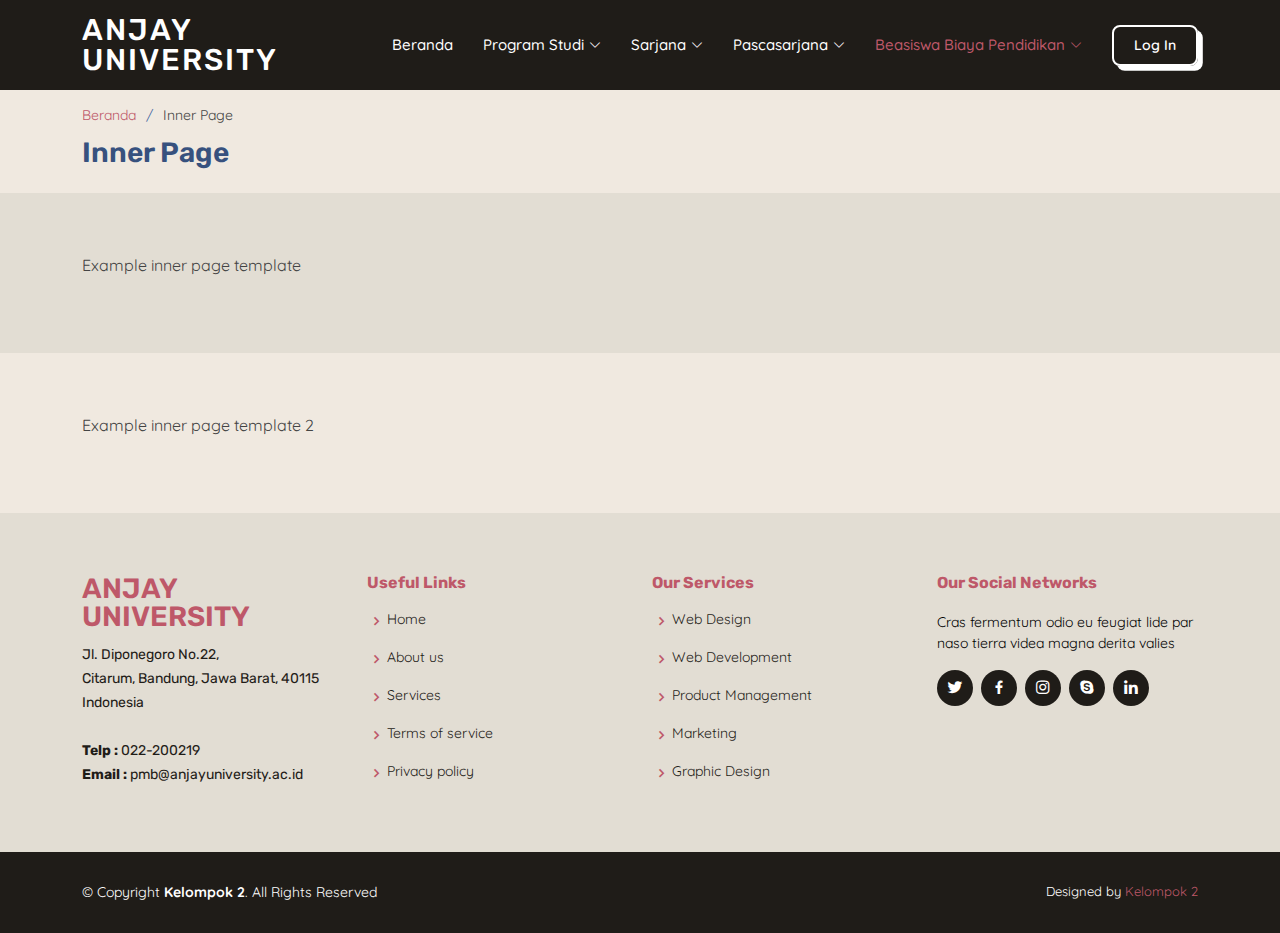
==== pages/BeasiswaBiayaPendidikan/Beasiswa.html @ f20955f8 "change & make template" ====
<!DOCTYPE html>
<html lang="en">

<head>
    <meta charset="UTF-8">
    <meta http-equiv="X-UA-Compatible" content="IE=edge">
    <meta name="viewport" content="width=device-width, initial-scale=1.0">

    <title>PMB ANJAY University - Pascasarjana</title>

    <link href="./../../assets/image/favicon.png" rel="icon" />

    <link rel="stylesheet" href="./../../assets/bootstrap/css/bootstrap.min.css" />
    <link rel="stylesheet" href="./../../assets/bootstrap-icons/bootstrap-icons.css" />
    <link rel="stylesheet" href="./../../assets/boxicons/css/boxicons.min.css" />

    <link href="./../../assets/css/style.css" rel="stylesheet" />
</head>

<body>
    <!-- ======= Header ======= -->
    <header id="header" class="sticky-top bg-base-1">
        <div class="container d-flex align-items-center">
            <h1 class="logo me-auto">
                <a href="index.html">anjay university</a>
            </h1>

            <nav id="navbar" class="navbar">
                <ul>
                    <li>
                        <a class="nav-link scrollto" href="./../../index.html">Beranda</a>
                    </li>
                    <li class="dropdown">
                        <a href="#">
                            <span>Program Studi</span>
                            <i class="bi bi-chevron-down"></i>
                        </a>
                        <ul>
                            <li class="dropdown">
                                <a href="#"><span>Fakultas Sains Teknologi</span>
                                    <i class="bi bi-chevron-right"></i></a>
                                <ul>
                                    <li>
                                        <a href="#">S1 Teknik Elektro</a>
                                    </li>
                                    <li>
                                        <a href="#">S1 Teknik Informatika</a>
                                    </li>
                                    <li>
                                        <a href="#">S2 Teknik Elektro</a>
                                    </li>
                                    <li>
                                        <a href="#">S2 Teknik Informatika</a>
                                    </li>
                                    <li>
                                        <a href="#">S3 Teknik Informatika</a>
                                    </li>
                                </ul>
                            </li>
                        </ul>
                    </li>
                    <li class="dropdown">
                        <a href="#">
                            <span>Sarjana</span>
                            <i class="bi bi-chevron-down"></i>
                        </a>
                        <ul>
                            <li>
                                <a href="./pages/Sarjana/JalurMandiri.html">Jalur Mandiri</a>
                            </li>
                            <li>
                                <a href="./pages/Sarjana/DaftarUlang.html">Daftar Ulang</a>
                            </li>
                            <li>
                                <a href="./pages/Sarjana/LuarNegeri.html">Luar Negeri (Internasional)</a>
                            </li>
                        </ul>
                    </li>
                    <li class="dropdown">
                        <a href="#">
                            <span>Pascasarjana</span>
                            <i class="bi bi-chevron-down"></i>
                        </a>
                        <ul>
                            <li>
                                <a href="#">Beasiswa Lanjutan</a>
                            </li>
                        </ul>
                    </li>
                    <li class="dropdown">
                        <a href="#" class="active">
                            <span>Beasiswa Biaya Pendidikan</span>
                            <i class="bi bi-chevron-down"></i>
                        </a>
                        <ul>
                            <li>
                                <a href="#">Baznas</a>
                            </li>
                            <li>
                                <a href="#">Lazismu</a>
                            </li>
                            <li>
                                <a href="#">JFLS</a>
                            </li>
                            <li>
                                <a href="#">KIP-K</a>
                            </li>
                        </ul>
                    </li>
                    <li>
                        <a class="getstarted scrollto" href="#about">Log In</a>
                    </li>
                </ul>
                <i class="bi bi-list mobile-nav-toggle"></i>
            </nav>
        </div>
    </header>
    <!-- End Header -->

    <!-- ======= Breadcrumbs ======= -->
    <section id="breadcrumbs" class="breadcrumbs">
        <div class="container">

            <ol>
                <li><a href="./../../index.html">Beranda</a></li>
                <li>Inner Page</li>
            </ol>
            <h2>Inner Page</h2>

        </div>
    </section>
    <!-- End Breadcrumbs -->

    <section class="inner-page section-bg">
        <div class="container">
            <p>
                Example inner page template
            </p>
        </div>
    </section>

    <section class="inner-page">
        <div class="container">
            <p>
                Example inner page template 2
            </p>
        </div>
    </section>

    <!-- ======= Footer ======= -->
    <footer id="footer">
        <div class="footer-top section-bg">
            <div class="container">
                <div class="row">
                    <div class="col-lg-3 col-md-6 footer-contact">
                        <h3>Anjay University</h3>
                        <p>
                            Jl. Diponegoro No.22, <br />
                            Citarum, Bandung, Jawa Barat, 40115<br />
                            Indonesia <br /><br />
                            <strong>Telp :</strong> 022-200219<br />
                            <strong>Email :</strong>
                            pmb@anjayuniversity.ac.id<br />
                        </p>
                    </div>

                    <div class="col-lg-3 col-md-6 footer-links">
                        <h4>Useful Links</h4>
                        <ul>
                            <li>
                                <i class="bx bx-chevron-right"></i>
                                <a href="#">Home</a>
                            </li>
                            <li>
                                <i class="bx bx-chevron-right"></i>
                                <a href="#">About us</a>
                            </li>
                            <li>
                                <i class="bx bx-chevron-right"></i>
                                <a href="#">Services</a>
                            </li>
                            <li>
                                <i class="bx bx-chevron-right"></i>
                                <a href="#">Terms of service</a>
                            </li>
                            <li>
                                <i class="bx bx-chevron-right"></i>
                                <a href="#">Privacy policy</a>
                            </li>
                        </ul>
                    </div>

                    <div class="col-lg-3 col-md-6 footer-links">
                        <h4>Our Services</h4>
                        <ul>
                            <li>
                                <i class="bx bx-chevron-right"></i>
                                <a href="#">Web Design</a>
                            </li>
                            <li>
                                <i class="bx bx-chevron-right"></i>
                                <a href="#">Web Development</a>
                            </li>
                            <li>
                                <i class="bx bx-chevron-right"></i>
                                <a href="#">Product Management</a>
                            </li>
                            <li>
                                <i class="bx bx-chevron-right"></i>
                                <a href="#">Marketing</a>
                            </li>
                            <li>
                                <i class="bx bx-chevron-right"></i>
                                <a href="#">Graphic Design</a>
                            </li>
                        </ul>
                    </div>

                    <div class="col-lg-3 col-md-6 footer-links">
                        <h4>Our Social Networks</h4>
                        <p class="text-black">
                            Cras fermentum odio eu feugiat lide par naso
                            tierra videa magna derita valies
                        </p>
                        <div class="social-links mt-3">
                            <a href="#" class="twitter"><i class="bx bxl-twitter"></i></a>
                            <a href="#" class="facebook"><i class="bx bxl-facebook"></i></a>
                            <a href="#" class="instagram"><i class="bx bxl-instagram"></i></a>
                            <a href="#" class="google-plus"><i class="bx bxl-skype"></i></a>
                            <a href="#" class="linkedin"><i class="bx bxl-linkedin"></i></a>
                        </div>
                    </div>
                </div>
            </div>
        </div>

        <div class="container footer-bottom clearfix">
            <div class="copyright">
                &copy; Copyright
                <strong><span>Kelompok 2</span></strong>. All Rights Reserved
            </div>
            <div class="credits">
                Designed by
                <a href="#!">Kelompok 2</a>
            </div>
        </div>
    </footer>
    <!-- End Footer -->

    <a href="#" class="back-to-top d-flex align-items-center justify-content-center"><i
            class="bi bi-arrow-up-short"></i></a>

    <script src="./../../assets/bootstrap/js/bootstrap.bundle.min.js"></script>

    <script src="./../../assets/js/script.js"></script>
</body>

</html>
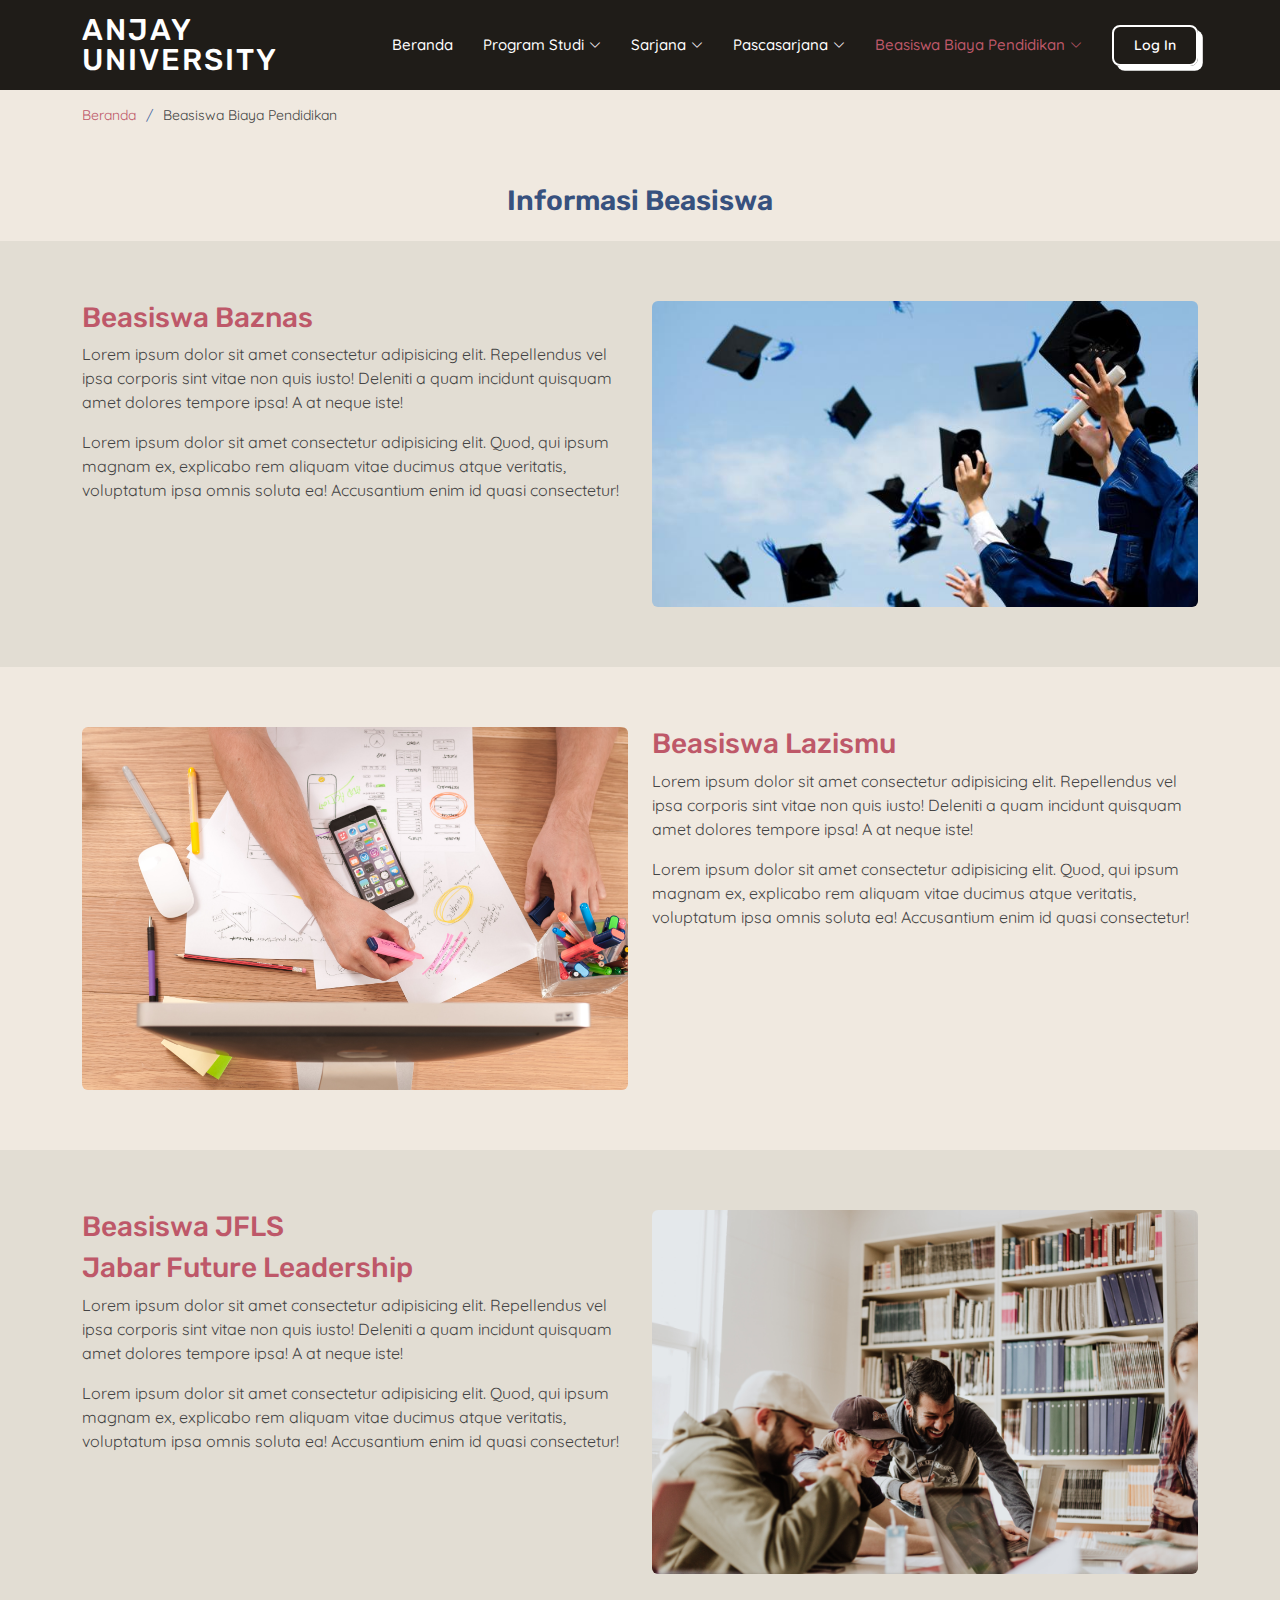
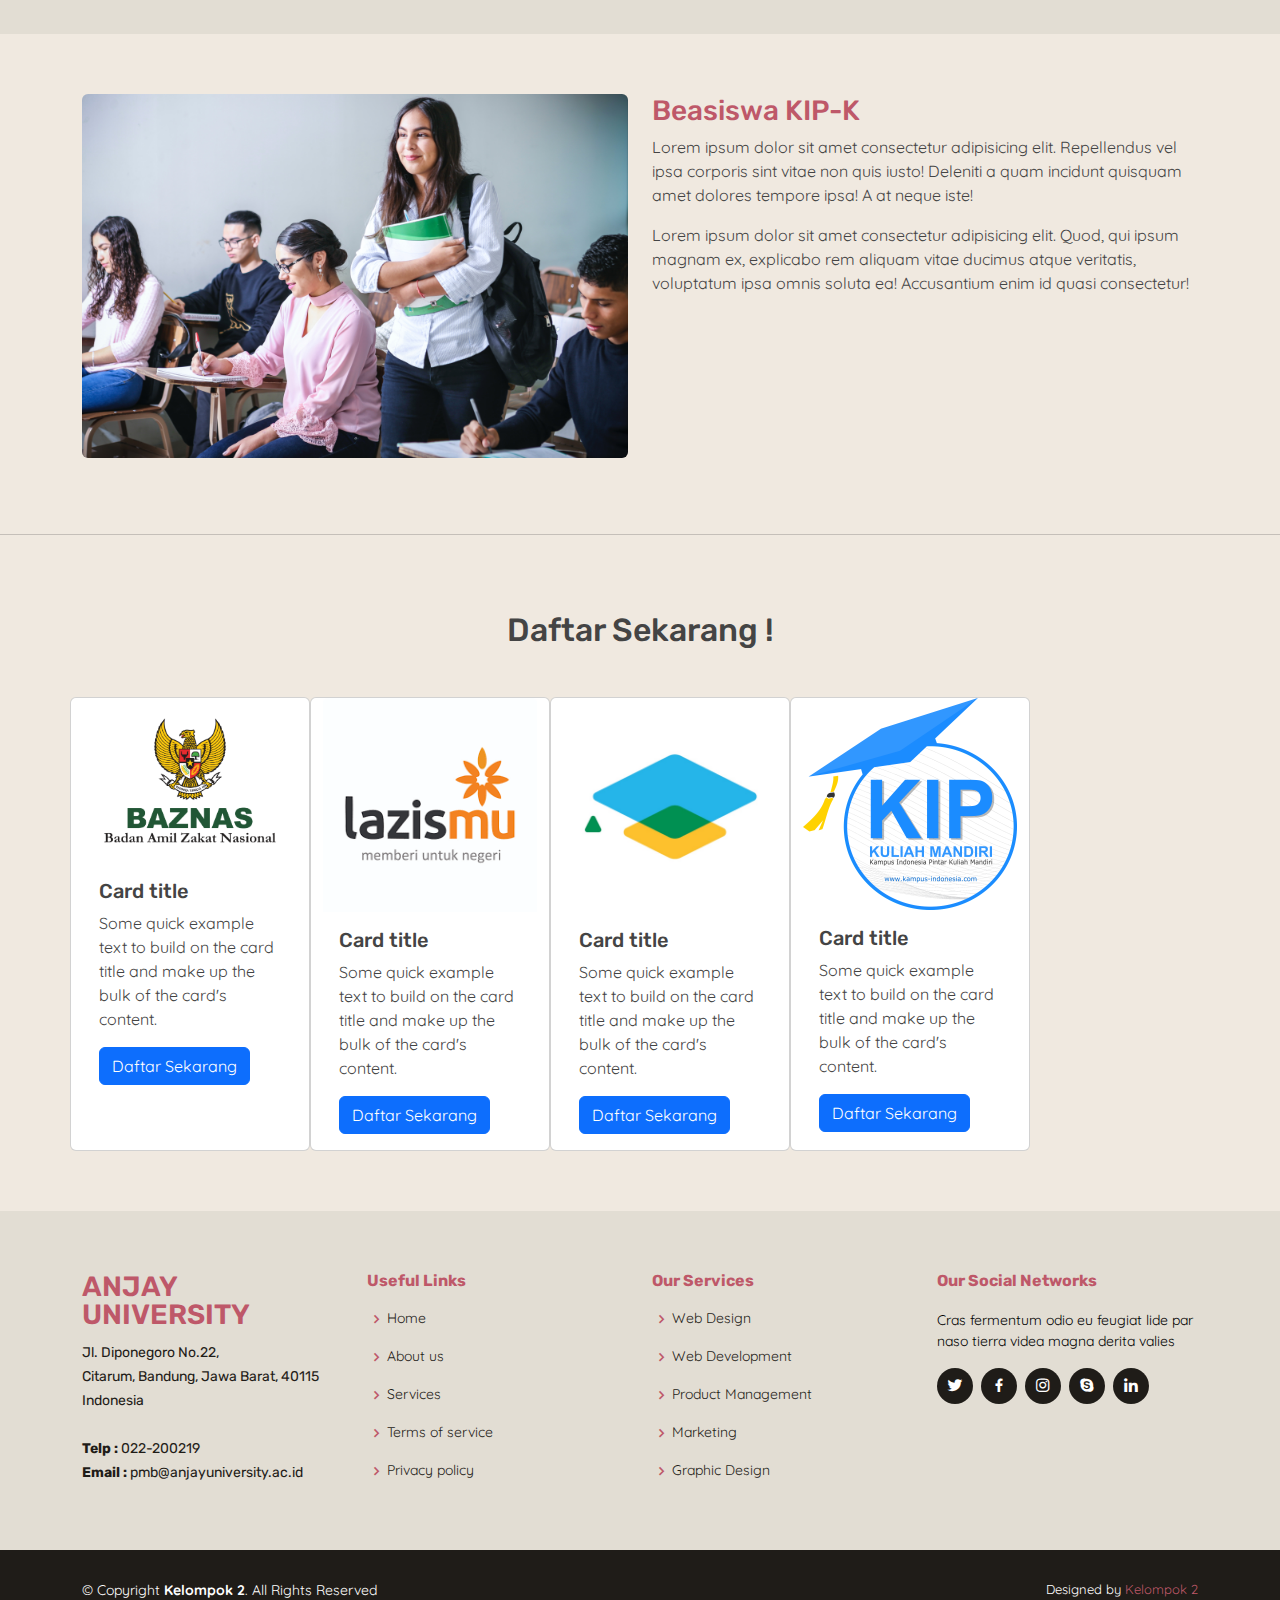
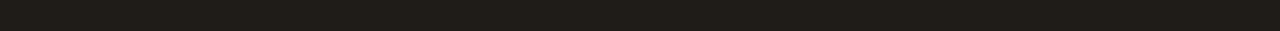
==== commit c02d8423: "add beasiswa biaya pendidikan" ====
--- a/pages/BeasiswaBiayaPendidikan/Beasiswa.html
+++ b/pages/BeasiswaBiayaPendidikan/Beasiswa.html
@@ -1,258 +1,486 @@
 <!DOCTYPE html>
 <html lang="en">
-
-<head>
-    <meta charset="UTF-8">
-    <meta http-equiv="X-UA-Compatible" content="IE=edge">
-    <meta name="viewport" content="width=device-width, initial-scale=1.0">
-
-    <title>PMB ANJAY University - Pascasarjana</title>
-
-    <link href="./../../assets/image/favicon.png" rel="icon" />
-
-    <link rel="stylesheet" href="./../../assets/bootstrap/css/bootstrap.min.css" />
-    <link rel="stylesheet" href="./../../assets/bootstrap-icons/bootstrap-icons.css" />
-    <link rel="stylesheet" href="./../../assets/boxicons/css/boxicons.min.css" />
-
-    <link href="./../../assets/css/style.css" rel="stylesheet" />
-</head>
-
-<body>
-    <!-- ======= Header ======= -->
-    <header id="header" class="sticky-top bg-base-1">
-        <div class="container d-flex align-items-center">
-            <h1 class="logo me-auto">
-                <a href="index.html">anjay university</a>
-            </h1>
-
-            <nav id="navbar" class="navbar">
-                <ul>
-                    <li>
-                        <a class="nav-link scrollto" href="./../../index.html">Beranda</a>
-                    </li>
-                    <li class="dropdown">
-                        <a href="#">
-                            <span>Program Studi</span>
-                            <i class="bi bi-chevron-down"></i>
-                        </a>
-                        <ul>
-                            <li class="dropdown">
-                                <a href="#"><span>Fakultas Sains Teknologi</span>
-                                    <i class="bi bi-chevron-right"></i></a>
-                                <ul>
-                                    <li>
-                                        <a href="#">S1 Teknik Elektro</a>
-                                    </li>
-                                    <li>
-                                        <a href="#">S1 Teknik Informatika</a>
-                                    </li>
-                                    <li>
-                                        <a href="#">S2 Teknik Elektro</a>
-                                    </li>
-                                    <li>
-                                        <a href="#">S2 Teknik Informatika</a>
-                                    </li>
-                                    <li>
-                                        <a href="#">S3 Teknik Informatika</a>
-                                    </li>
-                                </ul>
-                            </li>
-                        </ul>
-                    </li>
-                    <li class="dropdown">
-                        <a href="#">
-                            <span>Sarjana</span>
-                            <i class="bi bi-chevron-down"></i>
-                        </a>
-                        <ul>
-                            <li>
-                                <a href="./pages/Sarjana/JalurMandiri.html">Jalur Mandiri</a>
-                            </li>
-                            <li>
-                                <a href="./pages/Sarjana/DaftarUlang.html">Daftar Ulang</a>
-                            </li>
-                            <li>
-                                <a href="./pages/Sarjana/LuarNegeri.html">Luar Negeri (Internasional)</a>
-                            </li>
-                        </ul>
-                    </li>
-                    <li class="dropdown">
-                        <a href="#">
-                            <span>Pascasarjana</span>
-                            <i class="bi bi-chevron-down"></i>
-                        </a>
-                        <ul>
-                            <li>
-                                <a href="#">Beasiswa Lanjutan</a>
-                            </li>
-                        </ul>
-                    </li>
-                    <li class="dropdown">
-                        <a href="#" class="active">
-                            <span>Beasiswa Biaya Pendidikan</span>
-                            <i class="bi bi-chevron-down"></i>
-                        </a>
-                        <ul>
-                            <li>
-                                <a href="#">Baznas</a>
-                            </li>
-                            <li>
-                                <a href="#">Lazismu</a>
-                            </li>
-                            <li>
-                                <a href="#">JFLS</a>
-                            </li>
-                            <li>
-                                <a href="#">KIP-K</a>
-                            </li>
-                        </ul>
-                    </li>
-                    <li>
-                        <a class="getstarted scrollto" href="#about">Log In</a>
-                    </li>
-                </ul>
-                <i class="bi bi-list mobile-nav-toggle"></i>
-            </nav>
-        </div>
-    </header>
-    <!-- End Header -->
-
-    <!-- ======= Breadcrumbs ======= -->
-    <section id="breadcrumbs" class="breadcrumbs">
-        <div class="container">
-
-            <ol>
-                <li><a href="./../../index.html">Beranda</a></li>
-                <li>Inner Page</li>
-            </ol>
-            <h2>Inner Page</h2>
-
-        </div>
-    </section>
-    <!-- End Breadcrumbs -->
-
-    <section class="inner-page section-bg">
-        <div class="container">
-            <p>
-                Example inner page template
-            </p>
-        </div>
-    </section>
-
-    <section class="inner-page">
-        <div class="container">
-            <p>
-                Example inner page template 2
-            </p>
-        </div>
-    </section>
-
-    <!-- ======= Footer ======= -->
-    <footer id="footer">
-        <div class="footer-top section-bg">
+    <head>
+        <meta charset="UTF-8" />
+        <meta http-equiv="X-UA-Compatible" content="IE=edge" />
+        <meta name="viewport" content="width=device-width, initial-scale=1.0" />
+
+        <title>PMB ANJAY University - Pascasarjana</title>
+
+        <link href="./../../assets/image/favicon.png" rel="icon" />
+
+        <link
+            rel="stylesheet"
+            href="./../../assets/bootstrap/css/bootstrap.min.css"
+        />
+        <link
+            rel="stylesheet"
+            href="./../../assets/bootstrap-icons/bootstrap-icons.css"
+        />
+        <link
+            rel="stylesheet"
+            href="./../../assets/boxicons/css/boxicons.min.css"
+        />
+
+        <link href="./../../assets/css/style.css" rel="stylesheet" />
+    </head>
+
+    <body>
+        <!-- ======= Header ======= -->
+        <header id="header" class="sticky-top bg-base-1">
+            <div class="container d-flex align-items-center">
+                <h1 class="logo me-auto">
+                    <a href="index.html">anjay university</a>
+                </h1>
+
+                <nav id="navbar" class="navbar">
+                    <ul>
+                        <li>
+                            <a
+                                class="nav-link scrollto"
+                                href="./../../index.html"
+                                >Beranda</a
+                            >
+                        </li>
+                        <li class="dropdown">
+                            <a href="#">
+                                <span>Program Studi</span>
+                                <i class="bi bi-chevron-down"></i>
+                            </a>
+                            <ul>
+                                <li class="dropdown">
+                                    <a href="#"
+                                        ><span>Fakultas Sains Teknologi</span>
+                                        <i class="bi bi-chevron-right"></i
+                                    ></a>
+                                    <ul>
+                                        <li>
+                                            <a href="#">S1 Teknik Elektro</a>
+                                        </li>
+                                        <li>
+                                            <a href="#"
+                                                >S1 Teknik Informatika</a
+                                            >
+                                        </li>
+                                        <li>
+                                            <a href="#">S2 Teknik Elektro</a>
+                                        </li>
+                                        <li>
+                                            <a href="#"
+                                                >S2 Teknik Informatika</a
+                                            >
+                                        </li>
+                                        <li>
+                                            <a href="#"
+                                                >S3 Teknik Informatika</a
+                                            >
+                                        </li>
+                                    </ul>
+                                </li>
+                            </ul>
+                        </li>
+                        <li class="dropdown">
+                            <a href="#">
+                                <span>Sarjana</span>
+                                <i class="bi bi-chevron-down"></i>
+                            </a>
+                            <ul>
+                                <li>
+                                    <a href="./pages/Sarjana/JalurMandiri.html"
+                                        >Jalur Mandiri</a
+                                    >
+                                </li>
+                                <li>
+                                    <a href="./pages/Sarjana/DaftarUlang.html"
+                                        >Daftar Ulang</a
+                                    >
+                                </li>
+                                <li>
+                                    <a href="./pages/Sarjana/LuarNegeri.html"
+                                        >Luar Negeri (Internasional)</a
+                                    >
+                                </li>
+                            </ul>
+                        </li>
+                        <li class="dropdown">
+                            <a href="#">
+                                <span>Pascasarjana</span>
+                                <i class="bi bi-chevron-down"></i>
+                            </a>
+                            <ul>
+                                <li>
+                                    <a href="#">Beasiswa Lanjutan</a>
+                                </li>
+                            </ul>
+                        </li>
+                        <li class="dropdown">
+                            <a href="#" class="active">
+                                <span>Beasiswa Biaya Pendidikan</span>
+                                <i class="bi bi-chevron-down"></i>
+                            </a>
+                            <ul>
+                                <li>
+                                    <a href="#">Baznas</a>
+                                </li>
+                                <li>
+                                    <a href="#">Lazismu</a>
+                                </li>
+                                <li>
+                                    <a href="#">JFLS</a>
+                                </li>
+                                <li>
+                                    <a href="#">KIP-K</a>
+                                </li>
+                            </ul>
+                        </li>
+                        <li>
+                            <a class="getstarted scrollto" href="#about"
+                                >Log In</a
+                            >
+                        </li>
+                    </ul>
+                    <i class="bi bi-list mobile-nav-toggle"></i>
+                </nav>
+            </div>
+        </header>
+        <!-- End Header -->
+        <!-- ======= Breadcrumbs ======= -->
+        <section id="breadcrumbs" class="breadcrumbs">
+            <div class="container">
+                <ol>
+                    <li><a href="./../../index.html">Beranda</a></li>
+                    <li>Beasiswa Biaya Pendidikan</li>
+                </ol>
+                <h2 class="text-center mt-5">Informasi Beasiswa</h2>
+            </div>
+        </section>
+        <!-- End Breadcrumbs -->
+        <!-- Beasiswa Baznas Section Start -->
+        <section class="inner-page1 section-bg">
             <div class="container">
                 <div class="row">
-                    <div class="col-lg-3 col-md-6 footer-contact">
-                        <h3>Anjay University</h3>
-                        <p>
-                            Jl. Diponegoro No.22, <br />
-                            Citarum, Bandung, Jawa Barat, 40115<br />
-                            Indonesia <br /><br />
-                            <strong>Telp :</strong> 022-200219<br />
-                            <strong>Email :</strong>
-                            pmb@anjayuniversity.ac.id<br />
-                        </p>
-                    </div>
-
-                    <div class="col-lg-3 col-md-6 footer-links">
-                        <h4>Useful Links</h4>
-                        <ul>
-                            <li>
-                                <i class="bx bx-chevron-right"></i>
-                                <a href="#">Home</a>
-                            </li>
-                            <li>
-                                <i class="bx bx-chevron-right"></i>
-                                <a href="#">About us</a>
-                            </li>
-                            <li>
-                                <i class="bx bx-chevron-right"></i>
-                                <a href="#">Services</a>
-                            </li>
-                            <li>
-                                <i class="bx bx-chevron-right"></i>
-                                <a href="#">Terms of service</a>
-                            </li>
-                            <li>
-                                <i class="bx bx-chevron-right"></i>
-                                <a href="#">Privacy policy</a>
-                            </li>
-                        </ul>
-                    </div>
-
-                    <div class="col-lg-3 col-md-6 footer-links">
-                        <h4>Our Services</h4>
-                        <ul>
-                            <li>
-                                <i class="bx bx-chevron-right"></i>
-                                <a href="#">Web Design</a>
-                            </li>
-                            <li>
-                                <i class="bx bx-chevron-right"></i>
-                                <a href="#">Web Development</a>
-                            </li>
-                            <li>
-                                <i class="bx bx-chevron-right"></i>
-                                <a href="#">Product Management</a>
-                            </li>
-                            <li>
-                                <i class="bx bx-chevron-right"></i>
-                                <a href="#">Marketing</a>
-                            </li>
-                            <li>
-                                <i class="bx bx-chevron-right"></i>
-                                <a href="#">Graphic Design</a>
-                            </li>
-                        </ul>
-                    </div>
-
-                    <div class="col-lg-3 col-md-6 footer-links">
-                        <h4>Our Social Networks</h4>
-                        <p class="text-black">
-                            Cras fermentum odio eu feugiat lide par naso
-                            tierra videa magna derita valies
-                        </p>
-                        <div class="social-links mt-3">
-                            <a href="#" class="twitter"><i class="bx bxl-twitter"></i></a>
-                            <a href="#" class="facebook"><i class="bx bxl-facebook"></i></a>
-                            <a href="#" class="instagram"><i class="bx bxl-instagram"></i></a>
-                            <a href="#" class="google-plus"><i class="bx bxl-skype"></i></a>
-                            <a href="#" class="linkedin"><i class="bx bxl-linkedin"></i></a>
-                        </div>
-                    </div>
-                </div>
-            </div>
-        </div>
-
-        <div class="container footer-bottom clearfix">
-            <div class="copyright">
-                &copy; Copyright
-                <strong><span>Kelompok 2</span></strong>. All Rights Reserved
-            </div>
-            <div class="credits">
-                Designed by
-                <a href="#!">Kelompok 2</a>
-            </div>
-        </div>
-    </footer>
-    <!-- End Footer -->
-
-    <a href="#" class="back-to-top d-flex align-items-center justify-content-center"><i
-            class="bi bi-arrow-up-short"></i></a>
-
-    <script src="./../../assets/bootstrap/js/bootstrap.bundle.min.js"></script>
-
-    <script src="./../../assets/js/script.js"></script>
-</body>
-
-</html>+                    <div class="col">
+                        <h3>Beasiswa Baznas</h3>
+                        <p>
+                            Lorem ipsum dolor sit amet consectetur adipisicing
+                            elit. Repellendus vel ipsa corporis sint vitae non
+                            quis iusto! Deleniti a quam incidunt quisquam amet
+                            dolores tempore ipsa! A at neque iste!
+                        </p>
+                        <p>
+                            Lorem ipsum dolor sit amet consectetur adipisicing
+                            elit. Quod, qui ipsum magnam ex, explicabo rem
+                            aliquam vitae ducimus atque veritatis, voluptatum
+                            ipsa omnis soluta ea! Accusantium enim id quasi
+                            consectetur!
+                        </p>
+                    </div>
+                    <div class="col">
+                        <img
+                            src="../../assets/image/beasiswa-1jpeg.jpeg"
+                            class="beasiswa-1 img-fluid rounded-2"
+                            alt="beasiswa-1"
+                        />
+                    </div>
+                </div>
+            </div>
+        </section>
+        <!-- Beasiswa Baznas Section End -->
+        <!-- Beasiswa Lazismu Section Start -->
+        <section class="inner-page2">
+            <div class="container">
+                <div class="row">
+                    <div class="col">
+                        <img
+                            src="../../assets/image/beasiswa-2.jpg"
+                            class="beasiswa-1 img-fluid rounded-2"
+                            alt="beasiswa-1"
+                        />
+                    </div>
+                    <div class="col">
+                        <h3>Beasiswa Lazismu</h3>
+                        <p>
+                            Lorem ipsum dolor sit amet consectetur adipisicing
+                            elit. Repellendus vel ipsa corporis sint vitae non
+                            quis iusto! Deleniti a quam incidunt quisquam amet
+                            dolores tempore ipsa! A at neque iste!
+                        </p>
+                        <p>
+                            Lorem ipsum dolor sit amet consectetur adipisicing
+                            elit. Quod, qui ipsum magnam ex, explicabo rem
+                            aliquam vitae ducimus atque veritatis, voluptatum
+                            ipsa omnis soluta ea! Accusantium enim id quasi
+                            consectetur!
+                        </p>
+                    </div>
+                </div>
+            </div>
+        </section>
+        <!-- Beasiswa Lazismu Section End -->
+        <!-- Beasiswa JFLS Start -->
+        <section class="inner-page3 section-bg">
+            <div class="container">
+                <div class="row">
+                    <div class="col">
+                        <h3>Beasiswa JFLS</h3>
+                        <h3>Jabar Future Leadership</h3>
+                        <p>
+                            Lorem ipsum dolor sit amet consectetur adipisicing
+                            elit. Repellendus vel ipsa corporis sint vitae non
+                            quis iusto! Deleniti a quam incidunt quisquam amet
+                            dolores tempore ipsa! A at neque iste!
+                        </p>
+                        <p>
+                            Lorem ipsum dolor sit amet consectetur adipisicing
+                            elit. Quod, qui ipsum magnam ex, explicabo rem
+                            aliquam vitae ducimus atque veritatis, voluptatum
+                            ipsa omnis soluta ea! Accusantium enim id quasi
+                            consectetur!
+                        </p>
+                    </div>
+                    <div class="col">
+                        <img
+                            src="../../assets/image/beasiswa-3.jpg"
+                            class="beasiswa-1 img-fluid rounded-2"
+                            alt="beasiswa-1"
+                        />
+                    </div>
+                </div>
+            </div>
+        </section>
+        <!-- Beasiswa JFLS End -->
+        <!-- Beasiswa KIP-K Start -->
+        <section class="inner-page4">
+            <div class="container">
+                <div class="row">
+                    <div class="col">
+                        <img
+                            src="../../assets/image/beasiswa-4.jpg"
+                            class="beasiswa-1 img-fluid rounded-2"
+                            alt="beasiswa-1"
+                        />
+                    </div>
+                    <div class="col">
+                        <h3>Beasiswa KIP-K</h3>
+                        <p>
+                            Lorem ipsum dolor sit amet consectetur adipisicing
+                            elit. Repellendus vel ipsa corporis sint vitae non
+                            quis iusto! Deleniti a quam incidunt quisquam amet
+                            dolores tempore ipsa! A at neque iste!
+                        </p>
+                        <p>
+                            Lorem ipsum dolor sit amet consectetur adipisicing
+                            elit. Quod, qui ipsum magnam ex, explicabo rem
+                            aliquam vitae ducimus atque veritatis, voluptatum
+                            ipsa omnis soluta ea! Accusantium enim id quasi
+                            consectetur!
+                        </p>
+                    </div>
+                </div>
+            </div>
+        </section>
+        <hr />
+        <!-- Beasiswa KIP-K End -->
+        <!-- Start Card Beasiswa -->
+        <section id="cards">
+            <div class="container">
+                <div class="row">
+                    <h2 class="text-center mb-5">Daftar Sekarang !</h2>
+                    <div class="card" style="width: 15rem">
+                        <img
+                            src="../../assets/image/card-baznas.png"
+                            class="card-img-top"
+                            alt="..."
+                        />
+                        <div class="card-body">
+                            <h5 class="card-title">Card title</h5>
+                            <p class="card-text">
+                                Some quick example text to build on the card
+                                title and make up the bulk of the card's
+                                content.
+                            </p>
+                            <a href="#" class="btn btn-primary"
+                                >Daftar Sekarang</a
+                            >
+                        </div>
+                    </div>
+                    <div class="card" style="width: 15rem">
+                        <img
+                            src="../../assets/image/card-lazismu.png"
+                            class="card-img-top"
+                            alt="..."
+                        />
+                        <div class="card-body">
+                            <h5 class="card-title">Card title</h5>
+                            <p class="card-text">
+                                Some quick example text to build on the card
+                                title and make up the bulk of the card's
+                                content.
+                            </p>
+                            <a href="#" class="btn btn-primary"
+                                >Daftar Sekarang</a
+                            >
+                        </div>
+                    </div>
+                    <div class="card" style="width: 15rem">
+                        <img
+                            src="../../assets/image/card-jfls.jpg"
+                            class="card-img-top"
+                            alt="..."
+                        />
+                        <div class="card-body">
+                            <h5 class="card-title">Card title</h5>
+                            <p class="card-text">
+                                Some quick example text to build on the card
+                                title and make up the bulk of the card's
+                                content.
+                            </p>
+                            <a href="#" class="btn btn-primary"
+                                >Daftar Sekarang</a
+                            >
+                        </div>
+                    </div>
+                    <div class="card" style="width: 15rem">
+                        <img
+                            src="../../assets/image/card-kip.png"
+                            class="card-img-top"
+                            alt="..."
+                        />
+                        <div class="card-body">
+                            <h5 class="card-title">Card title</h5>
+                            <p class="card-text">
+                                Some quick example text to build on the card
+                                title and make up the bulk of the card's
+                                content.
+                            </p>
+                            <a href="#" class="btn btn-primary"
+                                >Daftar Sekarang</a
+                            >
+                        </div>
+                    </div>
+                </div>
+            </div>
+        </section>
+        <!-- End Card Beasiswa -->
+        <!-- ======= Footer ======= -->
+        <footer id="footer">
+            <div class="footer-top section-bg">
+                <div class="container">
+                    <div class="row">
+                        <div class="col-lg-3 col-md-6 footer-contact">
+                            <h3>Anjay University</h3>
+                            <p>
+                                Jl. Diponegoro No.22, <br />
+                                Citarum, Bandung, Jawa Barat, 40115<br />
+                                Indonesia <br /><br />
+                                <strong>Telp :</strong> 022-200219<br />
+                                <strong>Email :</strong>
+                                pmb@anjayuniversity.ac.id<br />
+                            </p>
+                        </div>
+
+                        <div class="col-lg-3 col-md-6 footer-links">
+                            <h4>Useful Links</h4>
+                            <ul>
+                                <li>
+                                    <i class="bx bx-chevron-right"></i>
+                                    <a href="#">Home</a>
+                                </li>
+                                <li>
+                                    <i class="bx bx-chevron-right"></i>
+                                    <a href="#">About us</a>
+                                </li>
+                                <li>
+                                    <i class="bx bx-chevron-right"></i>
+                                    <a href="#">Services</a>
+                                </li>
+                                <li>
+                                    <i class="bx bx-chevron-right"></i>
+                                    <a href="#">Terms of service</a>
+                                </li>
+                                <li>
+                                    <i class="bx bx-chevron-right"></i>
+                                    <a href="#">Privacy policy</a>
+                                </li>
+                            </ul>
+                        </div>
+
+                        <div class="col-lg-3 col-md-6 footer-links">
+                            <h4>Our Services</h4>
+                            <ul>
+                                <li>
+                                    <i class="bx bx-chevron-right"></i>
+                                    <a href="#">Web Design</a>
+                                </li>
+                                <li>
+                                    <i class="bx bx-chevron-right"></i>
+                                    <a href="#">Web Development</a>
+                                </li>
+                                <li>
+                                    <i class="bx bx-chevron-right"></i>
+                                    <a href="#">Product Management</a>
+                                </li>
+                                <li>
+                                    <i class="bx bx-chevron-right"></i>
+                                    <a href="#">Marketing</a>
+                                </li>
+                                <li>
+                                    <i class="bx bx-chevron-right"></i>
+                                    <a href="#">Graphic Design</a>
+                                </li>
+                            </ul>
+                        </div>
+
+                        <div class="col-lg-3 col-md-6 footer-links">
+                            <h4>Our Social Networks</h4>
+                            <p class="text-black">
+                                Cras fermentum odio eu feugiat lide par naso
+                                tierra videa magna derita valies
+                            </p>
+                            <div class="social-links mt-3">
+                                <a href="#" class="twitter"
+                                    ><i class="bx bxl-twitter"></i
+                                ></a>
+                                <a href="#" class="facebook"
+                                    ><i class="bx bxl-facebook"></i
+                                ></a>
+                                <a href="#" class="instagram"
+                                    ><i class="bx bxl-instagram"></i
+                                ></a>
+                                <a href="#" class="google-plus"
+                                    ><i class="bx bxl-skype"></i
+                                ></a>
+                                <a href="#" class="linkedin"
+                                    ><i class="bx bxl-linkedin"></i
+                                ></a>
+                            </div>
+                        </div>
+                    </div>
+                </div>
+            </div>
+
+            <div class="container footer-bottom clearfix">
+                <div class="copyright">
+                    &copy; Copyright
+                    <strong><span>Kelompok 2</span></strong
+                    >. All Rights Reserved
+                </div>
+                <div class="credits">
+                    Designed by
+                    <a href="#!">Kelompok 2</a>
+                </div>
+            </div>
+        </footer>
+        <!-- End Footer -->
+
+        <a
+            href="#"
+            class="back-to-top d-flex align-items-center justify-content-center"
+            ><i class="bi bi-arrow-up-short"></i
+        ></a>
+
+        <script src="./../../assets/bootstrap/js/bootstrap.bundle.min.js"></script>
+
+        <script src="./../../assets/js/script.js"></script>
+    </body>
+</html>
--- a/assets/css/style.css
+++ b/assets/css/style.css
@@ -5,8 +5,8 @@
 
 /* variabels */
 :root {
-    --base-1: #1F1C18;
-    --base-2: #BE5869;
+    --base-1: #1f1c18;
+    --base-2: #be5869;
     --base-2-hover: #be3e54;
 }
 
@@ -137,7 +137,6 @@
 #header.header-scrolled,
 #header.header-inner-pages {
     background: rgba(71, 34, 34, 0.9) !important;
-
 }
 
 #header .logo {
@@ -203,7 +202,7 @@
 .navbar a:hover,
 .navbar .active,
 .navbar .active:focus,
-.navbar li:hover>a {
+.navbar li:hover > a {
     color: var(--base-2);
 }
 
@@ -216,7 +215,7 @@
     font-size: 14px;
     border: 2px solid #fff;
     font-weight: 600;
-    box-shadow: .3rem .3rem #fff;
+    box-shadow: 0.3rem 0.3rem #fff;
 }
 
 .navbar .getstarted:hover,
@@ -259,11 +258,11 @@
 
 .navbar .dropdown ul a:hover,
 .navbar .dropdown ul .active:hover,
-.navbar .dropdown ul li:hover>a {
-    color: var(--base-2);
-}
-
-.navbar .dropdown:hover>ul {
+.navbar .dropdown ul li:hover > a {
+    color: var(--base-2);
+}
+
+.navbar .dropdown:hover > ul {
     opacity: 1;
     top: 100%;
     visibility: visible;
@@ -275,7 +274,7 @@
     visibility: hidden;
 }
 
-.navbar .dropdown .dropdown:hover>ul {
+.navbar .dropdown .dropdown:hover > ul {
     opacity: 1;
     top: 0;
     left: 100%;
@@ -287,7 +286,7 @@
         left: -90%;
     }
 
-    .navbar .dropdown .dropdown:hover>ul {
+    .navbar .dropdown .dropdown:hover > ul {
         left: -100%;
     }
 }
@@ -359,7 +358,7 @@
 
 .navbar-mobile a:hover,
 .navbar-mobile .active,
-.navbar-mobile li:hover>a {
+.navbar-mobile li:hover > a {
     color: var(--base-2);
 }
 
@@ -395,11 +394,11 @@
 
 .navbar-mobile .dropdown ul a:hover,
 .navbar-mobile .dropdown ul .active:hover,
-.navbar-mobile .dropdown ul li:hover>a {
-    color: var(--base-2);
-}
-
-.navbar-mobile .dropdown>.dropdown-active {
+.navbar-mobile .dropdown ul li:hover > a {
+    color: var(--base-2);
+}
+
+.navbar-mobile .dropdown > .dropdown-active {
     display: block;
 }
 
@@ -411,13 +410,9 @@
     height: 70vh;
     background: #1d2b64;
     /* fallback for old browsers */
-    background: -webkit-linear-gradient(to top,
-            var(--base-2),
-            var(--base-1));
+    background: -webkit-linear-gradient(to top, var(--base-2), var(--base-1));
     /* Chrome 10-25, Safari 5.1-6 */
-    background: linear-gradient(to top,
-            var(--base-2),
-            var(--base-1));
+    background: linear-gradient(to top, var(--base-2), var(--base-1));
     /* W3C, IE 10+/ Edge, Firefox 16+, Chrome 26+, Opera 12+, Safari 7+ */
 }
 
@@ -459,7 +454,7 @@
     margin: 10px 0 0 0;
     color: #fff;
     background: var(--base-2);
-    box-shadow: .5rem .5rem #000;
+    box-shadow: 0.5rem 0.5rem #000;
     border: 3px solid #000;
 }
 
@@ -649,7 +644,7 @@
     position: relative;
 }
 
-.pengumuman .content ul li+li {
+.pengumuman .content ul li + li {
     margin-top: 10px;
 }
 
@@ -732,7 +727,7 @@
     list-style: none;
 }
 
-.why-us .accordion-list li+li {
+.why-us .accordion-list li + li {
     margin-top: 15px;
 }
 
@@ -794,7 +789,6 @@
 }
 
 @media (max-width: 1024px) {
-
     .why-us .content,
     .why-us .accordion-list {
         padding-left: 0;
@@ -1092,7 +1086,10 @@
     position: relative;
 }
 
-.portfolio-details .portfolio-details-slider .swiper-pagination .swiper-pagination-bullet {
+.portfolio-details
+    .portfolio-details-slider
+    .swiper-pagination
+    .swiper-pagination-bullet {
     width: 12px;
     height: 12px;
     background-color: #fff;
@@ -1100,7 +1097,10 @@
     border: 1px solid var(--base-2);
 }
 
-.portfolio-details .portfolio-details-slider .swiper-pagination .swiper-pagination-bullet-active {
+.portfolio-details
+    .portfolio-details-slider
+    .swiper-pagination
+    .swiper-pagination-bullet-active {
     background-color: var(--base-2);
 }
 
@@ -1123,7 +1123,7 @@
     font-size: 15px;
 }
 
-.portfolio-details .portfolio-info ul li+li {
+.portfolio-details .portfolio-info ul li + li {
     margin-top: 10px;
 }
 
@@ -1234,7 +1234,7 @@
     color: #fff;
 }
 
-.team .member .social a+a {
+.team .member .social a + a {
     margin-left: 8px;
 }
 
@@ -1376,7 +1376,7 @@
     list-style: none;
 }
 
-.faq .faq-list li+li {
+.faq .faq-list li + li {
     margin-top: 15px;
 }
 
@@ -1553,7 +1553,7 @@
     font-weight: 600;
 }
 
-.contact .php-email-form .error-message br+br {
+.contact .php-email-form .error-message br + br {
     margin-top: 25px;
 }
 
@@ -1679,11 +1679,11 @@
     font-size: 14px;
 }
 
-.breadcrumbs ol li+li {
+.breadcrumbs ol li + li {
     padding-left: 10px;
 }
 
-.breadcrumbs ol li+li::before {
+.breadcrumbs ol li + li::before {
     display: inline-block;
     padding-right: 10px;
     color: #4668a2;
@@ -1883,4 +1883,17 @@
     #footer .credits {
         padding-top: 4px;
     }
-}+}
+
+/*--------------------------------- 
+Start Beasiswa Biaya Pendidikan 
+---------------------------------*/
+.inner-page1 h3,
+.inner-page2 h3,
+.inner-page3 h3,
+.inner-page4 h3 {
+    color: var(--base-2);
+}
+/*--------------------------------- 
+End Beasiswa Biaya Pendidikan 
+---------------------------------*/
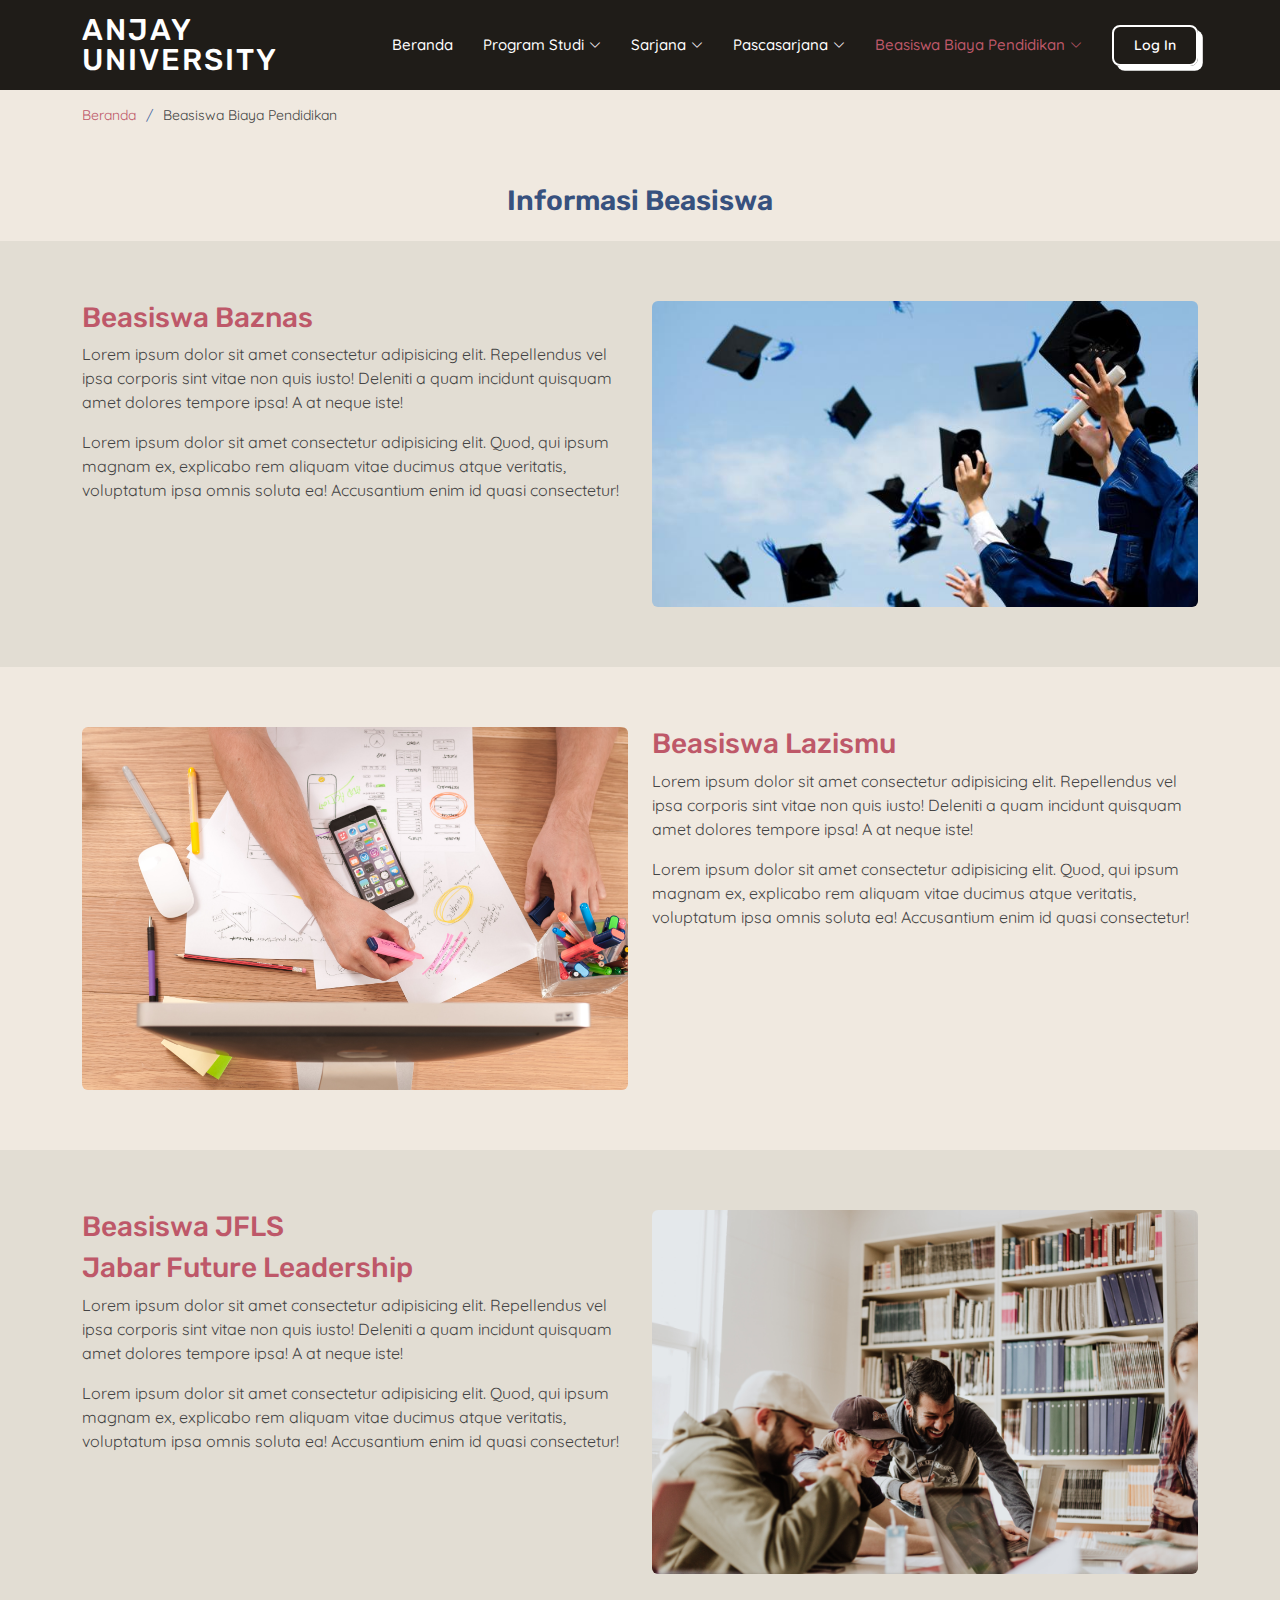
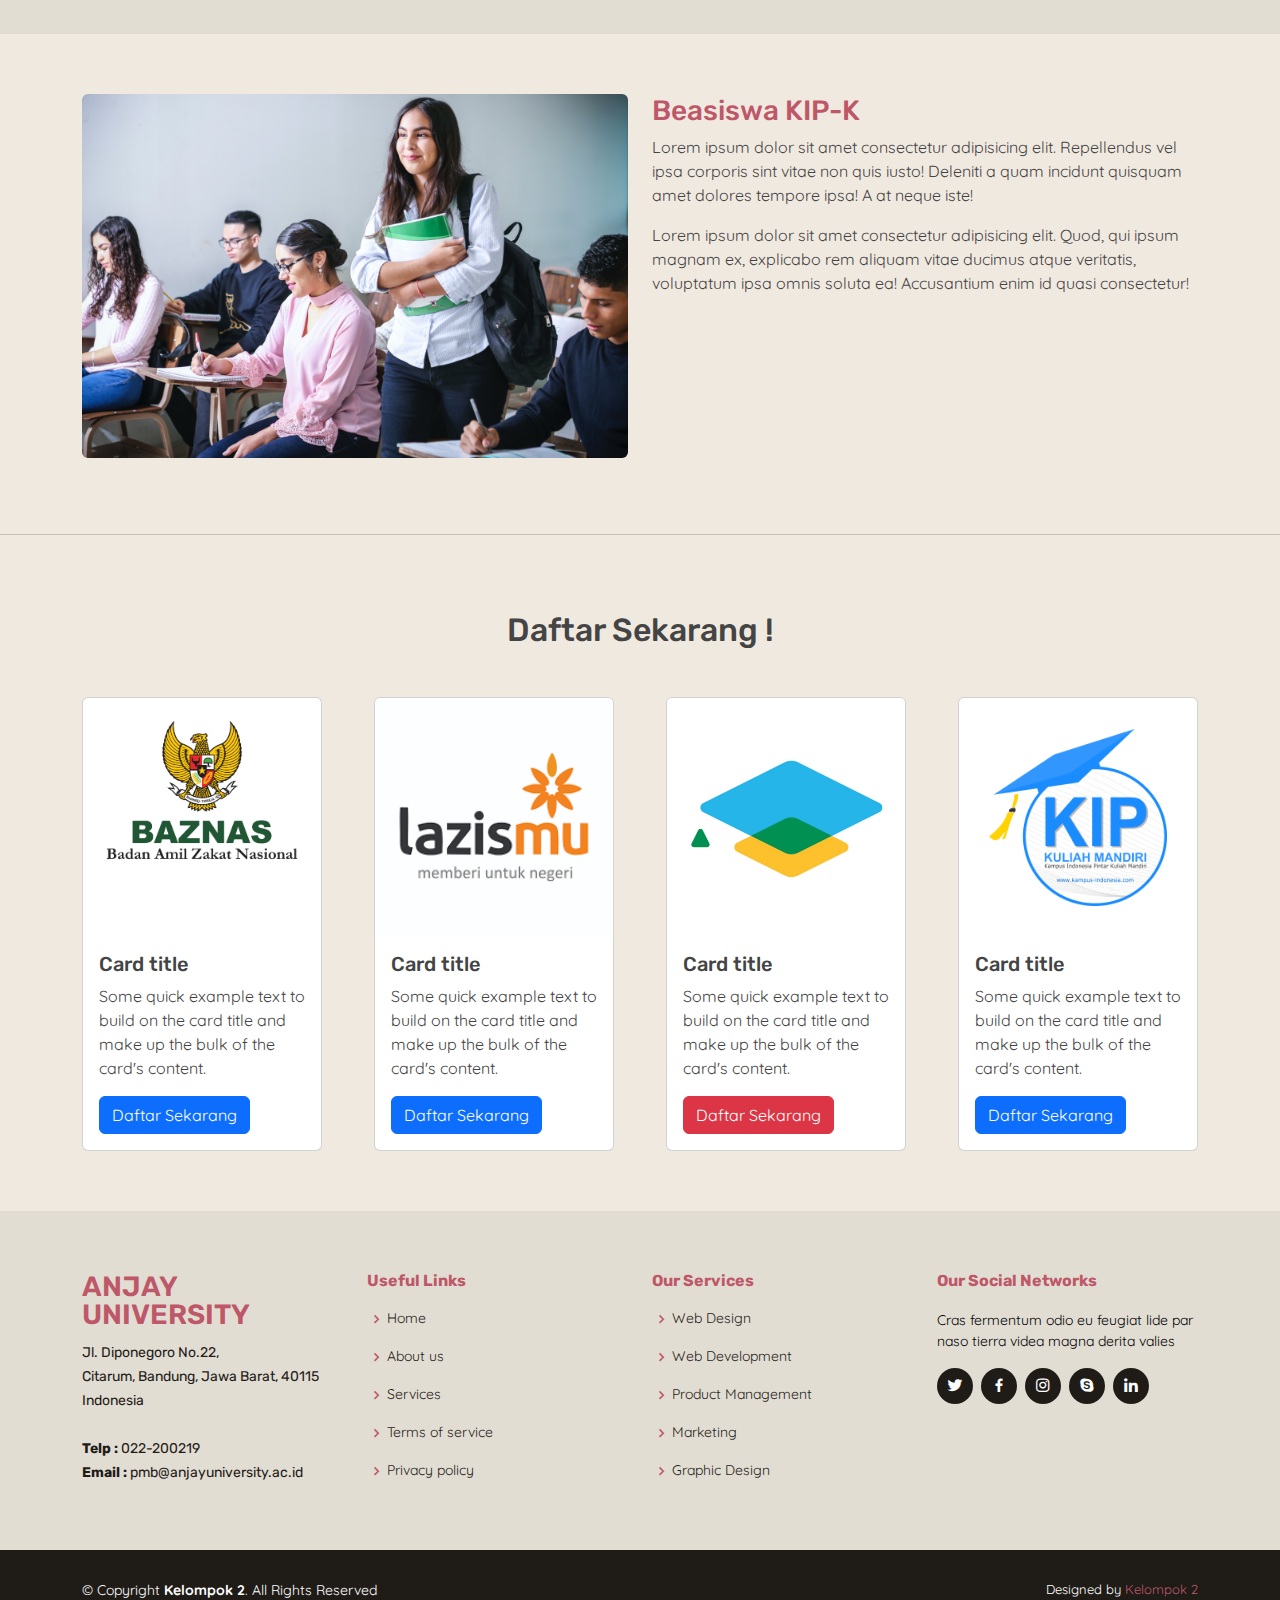
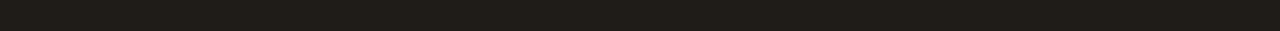
==== commit 1d10b651: "change card layout" ====
--- a/pages/BeasiswaBiayaPendidikan/Beasiswa.html
+++ b/pages/BeasiswaBiayaPendidikan/Beasiswa.html
@@ -1,297 +1,256 @@
 <!DOCTYPE html>
 <html lang="en">
-    <head>
-        <meta charset="UTF-8" />
-        <meta http-equiv="X-UA-Compatible" content="IE=edge" />
-        <meta name="viewport" content="width=device-width, initial-scale=1.0" />
-
-        <title>PMB ANJAY University - Pascasarjana</title>
-
-        <link href="./../../assets/image/favicon.png" rel="icon" />
-
-        <link
-            rel="stylesheet"
-            href="./../../assets/bootstrap/css/bootstrap.min.css"
-        />
-        <link
-            rel="stylesheet"
-            href="./../../assets/bootstrap-icons/bootstrap-icons.css"
-        />
-        <link
-            rel="stylesheet"
-            href="./../../assets/boxicons/css/boxicons.min.css"
-        />
-
-        <link href="./../../assets/css/style.css" rel="stylesheet" />
-    </head>
-
-    <body>
-        <!-- ======= Header ======= -->
-        <header id="header" class="sticky-top bg-base-1">
-            <div class="container d-flex align-items-center">
-                <h1 class="logo me-auto">
-                    <a href="index.html">anjay university</a>
-                </h1>
-
-                <nav id="navbar" class="navbar">
-                    <ul>
-                        <li>
-                            <a
-                                class="nav-link scrollto"
-                                href="./../../index.html"
-                                >Beranda</a
-                            >
-                        </li>
-                        <li class="dropdown">
-                            <a href="#">
-                                <span>Program Studi</span>
-                                <i class="bi bi-chevron-down"></i>
-                            </a>
-                            <ul>
-                                <li class="dropdown">
-                                    <a href="#"
-                                        ><span>Fakultas Sains Teknologi</span>
-                                        <i class="bi bi-chevron-right"></i
-                                    ></a>
-                                    <ul>
-                                        <li>
-                                            <a href="#">S1 Teknik Elektro</a>
-                                        </li>
-                                        <li>
-                                            <a href="#"
-                                                >S1 Teknik Informatika</a
-                                            >
-                                        </li>
-                                        <li>
-                                            <a href="#">S2 Teknik Elektro</a>
-                                        </li>
-                                        <li>
-                                            <a href="#"
-                                                >S2 Teknik Informatika</a
-                                            >
-                                        </li>
-                                        <li>
-                                            <a href="#"
-                                                >S3 Teknik Informatika</a
-                                            >
-                                        </li>
-                                    </ul>
-                                </li>
-                            </ul>
-                        </li>
-                        <li class="dropdown">
-                            <a href="#">
-                                <span>Sarjana</span>
-                                <i class="bi bi-chevron-down"></i>
-                            </a>
-                            <ul>
-                                <li>
-                                    <a href="./pages/Sarjana/JalurMandiri.html"
-                                        >Jalur Mandiri</a
-                                    >
-                                </li>
-                                <li>
-                                    <a href="./pages/Sarjana/DaftarUlang.html"
-                                        >Daftar Ulang</a
-                                    >
-                                </li>
-                                <li>
-                                    <a href="./pages/Sarjana/LuarNegeri.html"
-                                        >Luar Negeri (Internasional)</a
-                                    >
-                                </li>
-                            </ul>
-                        </li>
-                        <li class="dropdown">
-                            <a href="#">
-                                <span>Pascasarjana</span>
-                                <i class="bi bi-chevron-down"></i>
-                            </a>
-                            <ul>
-                                <li>
-                                    <a href="#">Beasiswa Lanjutan</a>
-                                </li>
-                            </ul>
-                        </li>
-                        <li class="dropdown">
-                            <a href="#" class="active">
-                                <span>Beasiswa Biaya Pendidikan</span>
-                                <i class="bi bi-chevron-down"></i>
-                            </a>
-                            <ul>
-                                <li>
-                                    <a href="#">Baznas</a>
-                                </li>
-                                <li>
-                                    <a href="#">Lazismu</a>
-                                </li>
-                                <li>
-                                    <a href="#">JFLS</a>
-                                </li>
-                                <li>
-                                    <a href="#">KIP-K</a>
-                                </li>
-                            </ul>
-                        </li>
-                        <li>
-                            <a class="getstarted scrollto" href="#about"
-                                >Log In</a
-                            >
-                        </li>
-                    </ul>
-                    <i class="bi bi-list mobile-nav-toggle"></i>
-                </nav>
-            </div>
-        </header>
-        <!-- End Header -->
-        <!-- ======= Breadcrumbs ======= -->
-        <section id="breadcrumbs" class="breadcrumbs">
-            <div class="container">
-                <ol>
-                    <li><a href="./../../index.html">Beranda</a></li>
-                    <li>Beasiswa Biaya Pendidikan</li>
-                </ol>
-                <h2 class="text-center mt-5">Informasi Beasiswa</h2>
-            </div>
-        </section>
-        <!-- End Breadcrumbs -->
-        <!-- Beasiswa Baznas Section Start -->
-        <section class="inner-page1 section-bg">
-            <div class="container">
-                <div class="row">
-                    <div class="col">
-                        <h3>Beasiswa Baznas</h3>
-                        <p>
-                            Lorem ipsum dolor sit amet consectetur adipisicing
-                            elit. Repellendus vel ipsa corporis sint vitae non
-                            quis iusto! Deleniti a quam incidunt quisquam amet
-                            dolores tempore ipsa! A at neque iste!
-                        </p>
-                        <p>
-                            Lorem ipsum dolor sit amet consectetur adipisicing
-                            elit. Quod, qui ipsum magnam ex, explicabo rem
-                            aliquam vitae ducimus atque veritatis, voluptatum
-                            ipsa omnis soluta ea! Accusantium enim id quasi
-                            consectetur!
-                        </p>
-                    </div>
-                    <div class="col">
-                        <img
-                            src="../../assets/image/beasiswa-1jpeg.jpeg"
-                            class="beasiswa-1 img-fluid rounded-2"
-                            alt="beasiswa-1"
-                        />
-                    </div>
-                </div>
-            </div>
-        </section>
-        <!-- Beasiswa Baznas Section End -->
-        <!-- Beasiswa Lazismu Section Start -->
-        <section class="inner-page2">
-            <div class="container">
-                <div class="row">
-                    <div class="col">
-                        <img
-                            src="../../assets/image/beasiswa-2.jpg"
-                            class="beasiswa-1 img-fluid rounded-2"
-                            alt="beasiswa-1"
-                        />
-                    </div>
-                    <div class="col">
-                        <h3>Beasiswa Lazismu</h3>
-                        <p>
-                            Lorem ipsum dolor sit amet consectetur adipisicing
-                            elit. Repellendus vel ipsa corporis sint vitae non
-                            quis iusto! Deleniti a quam incidunt quisquam amet
-                            dolores tempore ipsa! A at neque iste!
-                        </p>
-                        <p>
-                            Lorem ipsum dolor sit amet consectetur adipisicing
-                            elit. Quod, qui ipsum magnam ex, explicabo rem
-                            aliquam vitae ducimus atque veritatis, voluptatum
-                            ipsa omnis soluta ea! Accusantium enim id quasi
-                            consectetur!
-                        </p>
-                    </div>
-                </div>
-            </div>
-        </section>
-        <!-- Beasiswa Lazismu Section End -->
-        <!-- Beasiswa JFLS Start -->
-        <section class="inner-page3 section-bg">
-            <div class="container">
-                <div class="row">
-                    <div class="col">
-                        <h3>Beasiswa JFLS</h3>
-                        <h3>Jabar Future Leadership</h3>
-                        <p>
-                            Lorem ipsum dolor sit amet consectetur adipisicing
-                            elit. Repellendus vel ipsa corporis sint vitae non
-                            quis iusto! Deleniti a quam incidunt quisquam amet
-                            dolores tempore ipsa! A at neque iste!
-                        </p>
-                        <p>
-                            Lorem ipsum dolor sit amet consectetur adipisicing
-                            elit. Quod, qui ipsum magnam ex, explicabo rem
-                            aliquam vitae ducimus atque veritatis, voluptatum
-                            ipsa omnis soluta ea! Accusantium enim id quasi
-                            consectetur!
-                        </p>
-                    </div>
-                    <div class="col">
-                        <img
-                            src="../../assets/image/beasiswa-3.jpg"
-                            class="beasiswa-1 img-fluid rounded-2"
-                            alt="beasiswa-1"
-                        />
-                    </div>
-                </div>
-            </div>
-        </section>
-        <!-- Beasiswa JFLS End -->
-        <!-- Beasiswa KIP-K Start -->
-        <section class="inner-page4">
-            <div class="container">
-                <div class="row">
-                    <div class="col">
-                        <img
-                            src="../../assets/image/beasiswa-4.jpg"
-                            class="beasiswa-1 img-fluid rounded-2"
-                            alt="beasiswa-1"
-                        />
-                    </div>
-                    <div class="col">
-                        <h3>Beasiswa KIP-K</h3>
-                        <p>
-                            Lorem ipsum dolor sit amet consectetur adipisicing
-                            elit. Repellendus vel ipsa corporis sint vitae non
-                            quis iusto! Deleniti a quam incidunt quisquam amet
-                            dolores tempore ipsa! A at neque iste!
-                        </p>
-                        <p>
-                            Lorem ipsum dolor sit amet consectetur adipisicing
-                            elit. Quod, qui ipsum magnam ex, explicabo rem
-                            aliquam vitae ducimus atque veritatis, voluptatum
-                            ipsa omnis soluta ea! Accusantium enim id quasi
-                            consectetur!
-                        </p>
-                    </div>
-                </div>
-            </div>
-        </section>
-        <hr />
-        <!-- Beasiswa KIP-K End -->
-        <!-- Start Card Beasiswa -->
-        <section id="cards">
-            <div class="container">
-                <div class="row">
-                    <h2 class="text-center mb-5">Daftar Sekarang !</h2>
+
+<head>
+    <meta charset="UTF-8" />
+    <meta http-equiv="X-UA-Compatible" content="IE=edge" />
+    <meta name="viewport" content="width=device-width, initial-scale=1.0" />
+
+    <title>PMB ANJAY University - Pascasarjana</title>
+
+    <link href="./../../assets/image/favicon.png" rel="icon" />
+
+    <link rel="stylesheet" href="./../../assets/bootstrap/css/bootstrap.min.css" />
+    <link rel="stylesheet" href="./../../assets/bootstrap-icons/bootstrap-icons.css" />
+    <link rel="stylesheet" href="./../../assets/boxicons/css/boxicons.min.css" />
+
+    <link href="./../../assets/css/style.css" rel="stylesheet" />
+</head>
+
+<body>
+    <!-- ======= Header ======= -->
+    <header id="header" class="sticky-top bg-base-1">
+        <div class="container d-flex align-items-center">
+            <h1 class="logo me-auto">
+                <a href="index.html">anjay university</a>
+            </h1>
+
+            <nav id="navbar" class="navbar">
+                <ul>
+                    <li>
+                        <a class="nav-link scrollto" href="./../../index.html">Beranda</a>
+                    </li>
+                    <li class="dropdown">
+                        <a href="#">
+                            <span>Program Studi</span>
+                            <i class="bi bi-chevron-down"></i>
+                        </a>
+                        <ul>
+                            <li class="dropdown">
+                                <a href="#"><span>Fakultas Sains Teknologi</span>
+                                    <i class="bi bi-chevron-right"></i></a>
+                                <ul>
+                                    <li>
+                                        <a href="#">S1 Teknik Elektro</a>
+                                    </li>
+                                    <li>
+                                        <a href="#">S1 Teknik Informatika</a>
+                                    </li>
+                                    <li>
+                                        <a href="#">S2 Teknik Elektro</a>
+                                    </li>
+                                    <li>
+                                        <a href="#">S2 Teknik Informatika</a>
+                                    </li>
+                                    <li>
+                                        <a href="#">S3 Teknik Informatika</a>
+                                    </li>
+                                </ul>
+                            </li>
+                        </ul>
+                    </li>
+                    <li class="dropdown">
+                        <a href="#">
+                            <span>Sarjana</span>
+                            <i class="bi bi-chevron-down"></i>
+                        </a>
+                        <ul>
+                            <li>
+                                <a href="./pages/Sarjana/JalurMandiri.html">Jalur Mandiri</a>
+                            </li>
+                            <li>
+                                <a href="./pages/Sarjana/DaftarUlang.html">Daftar Ulang</a>
+                            </li>
+                            <li>
+                                <a href="./pages/Sarjana/LuarNegeri.html">Luar Negeri (Internasional)</a>
+                            </li>
+                        </ul>
+                    </li>
+                    <li class="dropdown">
+                        <a href="#">
+                            <span>Pascasarjana</span>
+                            <i class="bi bi-chevron-down"></i>
+                        </a>
+                        <ul>
+                            <li>
+                                <a href="#">Beasiswa Lanjutan</a>
+                            </li>
+                        </ul>
+                    </li>
+                    <li class="dropdown">
+                        <a href="#" class="active">
+                            <span>Beasiswa Biaya Pendidikan</span>
+                            <i class="bi bi-chevron-down"></i>
+                        </a>
+                        <ul>
+                            <li>
+                                <a class="scrollto" href="#baznas">Baznas</a>
+                            </li>
+                            <li>
+                                <a href="#">Lazismu</a>
+                            </li>
+                            <li>
+                                <a href="#">JFLS</a>
+                            </li>
+                            <li>
+                                <a href="#">KIP-K</a>
+                            </li>
+                        </ul>
+                    </li>
+                    <li>
+                        <a class="getstarted scrollto" href="#about">Log In</a>
+                    </li>
+                </ul>
+                <i class="bi bi-list mobile-nav-toggle"></i>
+            </nav>
+        </div>
+    </header>
+    <!-- End Header -->
+    <!-- ======= Breadcrumbs ======= -->
+    <section id="breadcrumbs" class="breadcrumbs">
+        <div class="container">
+            <ol>
+                <li><a href="./../../index.html">Beranda</a></li>
+                <li>Beasiswa Biaya Pendidikan</li>
+            </ol>
+            <h2 class="text-center mt-5">Informasi Beasiswa</h2>
+        </div>
+    </section>
+    <!-- End Breadcrumbs -->
+    <!-- Beasiswa Baznas Section Start -->
+    <section class="inner-page1 section-bg" id="baznas">
+        <div class="container">
+            <div class="row">
+                <div class="col">
+                    <h3>Beasiswa Baznas</h3>
+                    <p>
+                        Lorem ipsum dolor sit amet consectetur adipisicing
+                        elit. Repellendus vel ipsa corporis sint vitae non
+                        quis iusto! Deleniti a quam incidunt quisquam amet
+                        dolores tempore ipsa! A at neque iste!
+                    </p>
+                    <p>
+                        Lorem ipsum dolor sit amet consectetur adipisicing
+                        elit. Quod, qui ipsum magnam ex, explicabo rem
+                        aliquam vitae ducimus atque veritatis, voluptatum
+                        ipsa omnis soluta ea! Accusantium enim id quasi
+                        consectetur!
+                    </p>
+                </div>
+                <div class="col">
+                    <img src="../../assets/image/beasiswa-1jpeg.jpeg" class="beasiswa-1 img-fluid rounded-2"
+                        alt="beasiswa-1" />
+                </div>
+            </div>
+        </div>
+    </section>
+    <!-- Beasiswa Baznas Section End -->
+    <!-- Beasiswa Lazismu Section Start -->
+    <section class="inner-page2">
+        <div class="container">
+            <div class="row">
+                <div class="col">
+                    <img src="../../assets/image/beasiswa-2.jpg" class="beasiswa-1 img-fluid rounded-2"
+                        alt="beasiswa-1" />
+                </div>
+                <div class="col">
+                    <h3>Beasiswa Lazismu</h3>
+                    <p>
+                        Lorem ipsum dolor sit amet consectetur adipisicing
+                        elit. Repellendus vel ipsa corporis sint vitae non
+                        quis iusto! Deleniti a quam incidunt quisquam amet
+                        dolores tempore ipsa! A at neque iste!
+                    </p>
+                    <p>
+                        Lorem ipsum dolor sit amet consectetur adipisicing
+                        elit. Quod, qui ipsum magnam ex, explicabo rem
+                        aliquam vitae ducimus atque veritatis, voluptatum
+                        ipsa omnis soluta ea! Accusantium enim id quasi
+                        consectetur!
+                    </p>
+                </div>
+            </div>
+        </div>
+    </section>
+    <!-- Beasiswa Lazismu Section End -->
+    <!-- Beasiswa JFLS Start -->
+    <section class="inner-page3 section-bg">
+        <div class="container">
+            <div class="row">
+                <div class="col">
+                    <h3>Beasiswa JFLS</h3>
+                    <h3>Jabar Future Leadership</h3>
+                    <p>
+                        Lorem ipsum dolor sit amet consectetur adipisicing
+                        elit. Repellendus vel ipsa corporis sint vitae non
+                        quis iusto! Deleniti a quam incidunt quisquam amet
+                        dolores tempore ipsa! A at neque iste!
+                    </p>
+                    <p>
+                        Lorem ipsum dolor sit amet consectetur adipisicing
+                        elit. Quod, qui ipsum magnam ex, explicabo rem
+                        aliquam vitae ducimus atque veritatis, voluptatum
+                        ipsa omnis soluta ea! Accusantium enim id quasi
+                        consectetur!
+                    </p>
+                </div>
+                <div class="col">
+                    <img src="../../assets/image/beasiswa-3.jpg" class="beasiswa-1 img-fluid rounded-2"
+                        alt="beasiswa-1" />
+                </div>
+            </div>
+        </div>
+    </section>
+    <!-- Beasiswa JFLS End -->
+    <!-- Beasiswa KIP-K Start -->
+    <section class="inner-page4">
+        <div class="container">
+            <div class="row">
+                <div class="col">
+                    <img src="../../assets/image/beasiswa-4.jpg" class="beasiswa-1 img-fluid rounded-2"
+                        alt="beasiswa-1" />
+                </div>
+                <div class="col">
+                    <h3>Beasiswa KIP-K</h3>
+                    <p>
+                        Lorem ipsum dolor sit amet consectetur adipisicing
+                        elit. Repellendus vel ipsa corporis sint vitae non
+                        quis iusto! Deleniti a quam incidunt quisquam amet
+                        dolores tempore ipsa! A at neque iste!
+                    </p>
+                    <p>
+                        Lorem ipsum dolor sit amet consectetur adipisicing
+                        elit. Quod, qui ipsum magnam ex, explicabo rem
+                        aliquam vitae ducimus atque veritatis, voluptatum
+                        ipsa omnis soluta ea! Accusantium enim id quasi
+                        consectetur!
+                    </p>
+                </div>
+            </div>
+        </div>
+    </section>
+    <hr />
+    <!-- Beasiswa KIP-K End -->
+    <!-- Start Card Beasiswa -->
+    <section id="cards">
+        <div class="container">
+            <div class="row">
+                <h2 class="text-center mb-5">Daftar Sekarang !</h2>
+                <div class="daftar-sekarang d-flex flex-row justify-content-between">
                     <div class="card" style="width: 15rem">
-                        <img
-                            src="../../assets/image/card-baznas.png"
-                            class="card-img-top"
-                            alt="..."
-                        />
+                        <div class="card-image h-75">
+                            <img src="../../assets/image/card-baznas.png" class="card-img-top" alt="..." />
+                        </div>
                         <div class="card-body">
                             <h5 class="card-title">Card title</h5>
                             <p class="card-text">
@@ -299,17 +258,13 @@
                                 title and make up the bulk of the card's
                                 content.
                             </p>
-                            <a href="#" class="btn btn-primary"
-                                >Daftar Sekarang</a
-                            >
+                            <a href="#" class="btn btn-primary">Daftar Sekarang</a>
                         </div>
                     </div>
                     <div class="card" style="width: 15rem">
-                        <img
-                            src="../../assets/image/card-lazismu.png"
-                            class="card-img-top"
-                            alt="..."
-                        />
+                        <div class="card-image h-75">
+                            <img src="../../assets/image/card-lazismu.png" class="card-img-top" alt="..." />
+                        </div>
                         <div class="card-body">
                             <h5 class="card-title">Card title</h5>
                             <p class="card-text">
@@ -317,17 +272,13 @@
                                 title and make up the bulk of the card's
                                 content.
                             </p>
-                            <a href="#" class="btn btn-primary"
-                                >Daftar Sekarang</a
-                            >
+                            <a href="#" class="btn btn-primary">Daftar Sekarang</a>
                         </div>
                     </div>
                     <div class="card" style="width: 15rem">
-                        <img
-                            src="../../assets/image/card-jfls.jpg"
-                            class="card-img-top"
-                            alt="..."
-                        />
+                        <div class="card-image h-75">
+                            <img src="../../assets/image/card-jfls.jpg" class="card-img-top" alt="..." />
+                        </div>
                         <div class="card-body">
                             <h5 class="card-title">Card title</h5>
                             <p class="card-text">
@@ -335,17 +286,14 @@
                                 title and make up the bulk of the card's
                                 content.
                             </p>
-                            <a href="#" class="btn btn-primary"
-                                >Daftar Sekarang</a
-                            >
+                            <a href="#" class="btn btn-danger">Daftar Sekarang</a>
                         </div>
                     </div>
                     <div class="card" style="width: 15rem">
-                        <img
-                            src="../../assets/image/card-kip.png"
-                            class="card-img-top"
-                            alt="..."
-                        />
+                        <div class="card-image h-75 d-flex align-items-center justify-content-center">
+                            <img src="../../assets/image/card-kip.png"
+                                class="card-img-top w-75 d-flex align-self-center" alt="..." />
+                        </div>
                         <div class="card-body">
                             <h5 class="card-title">Card title</h5>
                             <p class="card-text">
@@ -353,134 +301,120 @@
                                 title and make up the bulk of the card's
                                 content.
                             </p>
-                            <a href="#" class="btn btn-primary"
-                                >Daftar Sekarang</a
-                            >
-                        </div>
-                    </div>
-                </div>
-            </div>
-        </section>
-        <!-- End Card Beasiswa -->
-        <!-- ======= Footer ======= -->
-        <footer id="footer">
-            <div class="footer-top section-bg">
-                <div class="container">
-                    <div class="row">
-                        <div class="col-lg-3 col-md-6 footer-contact">
-                            <h3>Anjay University</h3>
-                            <p>
-                                Jl. Diponegoro No.22, <br />
-                                Citarum, Bandung, Jawa Barat, 40115<br />
-                                Indonesia <br /><br />
-                                <strong>Telp :</strong> 022-200219<br />
-                                <strong>Email :</strong>
-                                pmb@anjayuniversity.ac.id<br />
-                            </p>
-                        </div>
-
-                        <div class="col-lg-3 col-md-6 footer-links">
-                            <h4>Useful Links</h4>
-                            <ul>
-                                <li>
-                                    <i class="bx bx-chevron-right"></i>
-                                    <a href="#">Home</a>
-                                </li>
-                                <li>
-                                    <i class="bx bx-chevron-right"></i>
-                                    <a href="#">About us</a>
-                                </li>
-                                <li>
-                                    <i class="bx bx-chevron-right"></i>
-                                    <a href="#">Services</a>
-                                </li>
-                                <li>
-                                    <i class="bx bx-chevron-right"></i>
-                                    <a href="#">Terms of service</a>
-                                </li>
-                                <li>
-                                    <i class="bx bx-chevron-right"></i>
-                                    <a href="#">Privacy policy</a>
-                                </li>
-                            </ul>
-                        </div>
-
-                        <div class="col-lg-3 col-md-6 footer-links">
-                            <h4>Our Services</h4>
-                            <ul>
-                                <li>
-                                    <i class="bx bx-chevron-right"></i>
-                                    <a href="#">Web Design</a>
-                                </li>
-                                <li>
-                                    <i class="bx bx-chevron-right"></i>
-                                    <a href="#">Web Development</a>
-                                </li>
-                                <li>
-                                    <i class="bx bx-chevron-right"></i>
-                                    <a href="#">Product Management</a>
-                                </li>
-                                <li>
-                                    <i class="bx bx-chevron-right"></i>
-                                    <a href="#">Marketing</a>
-                                </li>
-                                <li>
-                                    <i class="bx bx-chevron-right"></i>
-                                    <a href="#">Graphic Design</a>
-                                </li>
-                            </ul>
-                        </div>
-
-                        <div class="col-lg-3 col-md-6 footer-links">
-                            <h4>Our Social Networks</h4>
-                            <p class="text-black">
-                                Cras fermentum odio eu feugiat lide par naso
-                                tierra videa magna derita valies
-                            </p>
-                            <div class="social-links mt-3">
-                                <a href="#" class="twitter"
-                                    ><i class="bx bxl-twitter"></i
-                                ></a>
-                                <a href="#" class="facebook"
-                                    ><i class="bx bxl-facebook"></i
-                                ></a>
-                                <a href="#" class="instagram"
-                                    ><i class="bx bxl-instagram"></i
-                                ></a>
-                                <a href="#" class="google-plus"
-                                    ><i class="bx bxl-skype"></i
-                                ></a>
-                                <a href="#" class="linkedin"
-                                    ><i class="bx bxl-linkedin"></i
-                                ></a>
-                            </div>
-                        </div>
-                    </div>
-                </div>
-            </div>
-
-            <div class="container footer-bottom clearfix">
-                <div class="copyright">
-                    &copy; Copyright
-                    <strong><span>Kelompok 2</span></strong
-                    >. All Rights Reserved
-                </div>
-                <div class="credits">
-                    Designed by
-                    <a href="#!">Kelompok 2</a>
-                </div>
-            </div>
-        </footer>
-        <!-- End Footer -->
-
-        <a
-            href="#"
-            class="back-to-top d-flex align-items-center justify-content-center"
-            ><i class="bi bi-arrow-up-short"></i
-        ></a>
-
-        <script src="./../../assets/bootstrap/js/bootstrap.bundle.min.js"></script>
-
-        <script src="./../../assets/js/script.js"></script>
-    </body>
-</html>
+                            <a href="#" class="btn btn-primary">Daftar Sekarang</a>
+                        </div>
+                    </div>
+                </div>
+            </div>
+        </div>
+    </section>
+    <!-- End Card Beasiswa -->
+    <!-- ======= Footer ======= -->
+    <footer id="footer">
+        <div class="footer-top section-bg">
+            <div class="container">
+                <div class="row">
+                    <div class="col-lg-3 col-md-6 footer-contact">
+                        <h3>Anjay University</h3>
+                        <p>
+                            Jl. Diponegoro No.22, <br />
+                            Citarum, Bandung, Jawa Barat, 40115<br />
+                            Indonesia <br /><br />
+                            <strong>Telp :</strong> 022-200219<br />
+                            <strong>Email :</strong>
+                            pmb@anjayuniversity.ac.id<br />
+                        </p>
+                    </div>
+
+                    <div class="col-lg-3 col-md-6 footer-links">
+                        <h4>Useful Links</h4>
+                        <ul>
+                            <li>
+                                <i class="bx bx-chevron-right"></i>
+                                <a href="#">Home</a>
+                            </li>
+                            <li>
+                                <i class="bx bx-chevron-right"></i>
+                                <a href="#">About us</a>
+                            </li>
+                            <li>
+                                <i class="bx bx-chevron-right"></i>
+                                <a href="#">Services</a>
+                            </li>
+                            <li>
+                                <i class="bx bx-chevron-right"></i>
+                                <a href="#">Terms of service</a>
+                            </li>
+                            <li>
+                                <i class="bx bx-chevron-right"></i>
+                                <a href="#">Privacy policy</a>
+                            </li>
+                        </ul>
+                    </div>
+
+                    <div class="col-lg-3 col-md-6 footer-links">
+                        <h4>Our Services</h4>
+                        <ul>
+                            <li>
+                                <i class="bx bx-chevron-right"></i>
+                                <a href="#">Web Design</a>
+                            </li>
+                            <li>
+                                <i class="bx bx-chevron-right"></i>
+                                <a href="#">Web Development</a>
+                            </li>
+                            <li>
+                                <i class="bx bx-chevron-right"></i>
+                                <a href="#">Product Management</a>
+                            </li>
+                            <li>
+                                <i class="bx bx-chevron-right"></i>
+                                <a href="#">Marketing</a>
+                            </li>
+                            <li>
+                                <i class="bx bx-chevron-right"></i>
+                                <a href="#">Graphic Design</a>
+                            </li>
+                        </ul>
+                    </div>
+
+                    <div class="col-lg-3 col-md-6 footer-links">
+                        <h4>Our Social Networks</h4>
+                        <p class="text-black">
+                            Cras fermentum odio eu feugiat lide par naso
+                            tierra videa magna derita valies
+                        </p>
+                        <div class="social-links mt-3">
+                            <a href="#" class="twitter"><i class="bx bxl-twitter"></i></a>
+                            <a href="#" class="facebook"><i class="bx bxl-facebook"></i></a>
+                            <a href="#" class="instagram"><i class="bx bxl-instagram"></i></a>
+                            <a href="#" class="google-plus"><i class="bx bxl-skype"></i></a>
+                            <a href="#" class="linkedin"><i class="bx bxl-linkedin"></i></a>
+                        </div>
+                    </div>
+                </div>
+            </div>
+        </div>
+
+        <div class="container footer-bottom clearfix">
+            <div class="copyright">
+                &copy; Copyright
+                <strong><span>Kelompok 2</span></strong>. All Rights Reserved
+            </div>
+            <div class="credits">
+                Designed by
+                <a href="#!">Kelompok 2</a>
+            </div>
+        </div>
+    </footer>
+    <!-- End Footer -->
+
+    <a href="#" class="back-to-top d-flex align-items-center justify-content-center"><i
+            class="bi bi-arrow-up-short"></i></a>
+
+    <script src="./../../assets/bootstrap/js/bootstrap.bundle.min.js"></script>
+
+    <script src="./../../assets/js/script.js"></script>
+</body>
+
+</html>--- a/assets/css/style.css
+++ b/assets/css/style.css
@@ -18,6 +18,10 @@
 
 .bg-base-1 {
     background: var(--base-1);
+}
+
+.bg-base-2 {
+    background: var(--base-2);
 }
 
 .base-2 {
@@ -202,7 +206,7 @@
 .navbar a:hover,
 .navbar .active,
 .navbar .active:focus,
-.navbar li:hover > a {
+.navbar li:hover>a {
     color: var(--base-2);
 }
 
@@ -258,11 +262,11 @@
 
 .navbar .dropdown ul a:hover,
 .navbar .dropdown ul .active:hover,
-.navbar .dropdown ul li:hover > a {
-    color: var(--base-2);
-}
-
-.navbar .dropdown:hover > ul {
+.navbar .dropdown ul li:hover>a {
+    color: var(--base-2);
+}
+
+.navbar .dropdown:hover>ul {
     opacity: 1;
     top: 100%;
     visibility: visible;
@@ -274,7 +278,7 @@
     visibility: hidden;
 }
 
-.navbar .dropdown .dropdown:hover > ul {
+.navbar .dropdown .dropdown:hover>ul {
     opacity: 1;
     top: 0;
     left: 100%;
@@ -286,7 +290,7 @@
         left: -90%;
     }
 
-    .navbar .dropdown .dropdown:hover > ul {
+    .navbar .dropdown .dropdown:hover>ul {
         left: -100%;
     }
 }
@@ -358,7 +362,7 @@
 
 .navbar-mobile a:hover,
 .navbar-mobile .active,
-.navbar-mobile li:hover > a {
+.navbar-mobile li:hover>a {
     color: var(--base-2);
 }
 
@@ -394,11 +398,11 @@
 
 .navbar-mobile .dropdown ul a:hover,
 .navbar-mobile .dropdown ul .active:hover,
-.navbar-mobile .dropdown ul li:hover > a {
-    color: var(--base-2);
-}
-
-.navbar-mobile .dropdown > .dropdown-active {
+.navbar-mobile .dropdown ul li:hover>a {
+    color: var(--base-2);
+}
+
+.navbar-mobile .dropdown>.dropdown-active {
     display: block;
 }
 
@@ -644,7 +648,7 @@
     position: relative;
 }
 
-.pengumuman .content ul li + li {
+.pengumuman .content ul li+li {
     margin-top: 10px;
 }
 
@@ -727,7 +731,7 @@
     list-style: none;
 }
 
-.why-us .accordion-list li + li {
+.why-us .accordion-list li+li {
     margin-top: 15px;
 }
 
@@ -789,6 +793,7 @@
 }
 
 @media (max-width: 1024px) {
+
     .why-us .content,
     .why-us .accordion-list {
         padding-left: 0;
@@ -1086,10 +1091,7 @@
     position: relative;
 }
 
-.portfolio-details
-    .portfolio-details-slider
-    .swiper-pagination
-    .swiper-pagination-bullet {
+.portfolio-details .portfolio-details-slider .swiper-pagination .swiper-pagination-bullet {
     width: 12px;
     height: 12px;
     background-color: #fff;
@@ -1097,10 +1099,7 @@
     border: 1px solid var(--base-2);
 }
 
-.portfolio-details
-    .portfolio-details-slider
-    .swiper-pagination
-    .swiper-pagination-bullet-active {
+.portfolio-details .portfolio-details-slider .swiper-pagination .swiper-pagination-bullet-active {
     background-color: var(--base-2);
 }
 
@@ -1123,7 +1122,7 @@
     font-size: 15px;
 }
 
-.portfolio-details .portfolio-info ul li + li {
+.portfolio-details .portfolio-info ul li+li {
     margin-top: 10px;
 }
 
@@ -1234,7 +1233,7 @@
     color: #fff;
 }
 
-.team .member .social a + a {
+.team .member .social a+a {
     margin-left: 8px;
 }
 
@@ -1376,7 +1375,7 @@
     list-style: none;
 }
 
-.faq .faq-list li + li {
+.faq .faq-list li+li {
     margin-top: 15px;
 }
 
@@ -1553,7 +1552,7 @@
     font-weight: 600;
 }
 
-.contact .php-email-form .error-message br + br {
+.contact .php-email-form .error-message br+br {
     margin-top: 25px;
 }
 
@@ -1679,11 +1678,11 @@
     font-size: 14px;
 }
 
-.breadcrumbs ol li + li {
+.breadcrumbs ol li+li {
     padding-left: 10px;
 }
 
-.breadcrumbs ol li + li::before {
+.breadcrumbs ol li+li::before {
     display: inline-block;
     padding-right: 10px;
     color: #4668a2;
@@ -1894,6 +1893,7 @@
 .inner-page4 h3 {
     color: var(--base-2);
 }
+
 /*--------------------------------- 
 End Beasiswa Biaya Pendidikan 
----------------------------------*/
+---------------------------------*/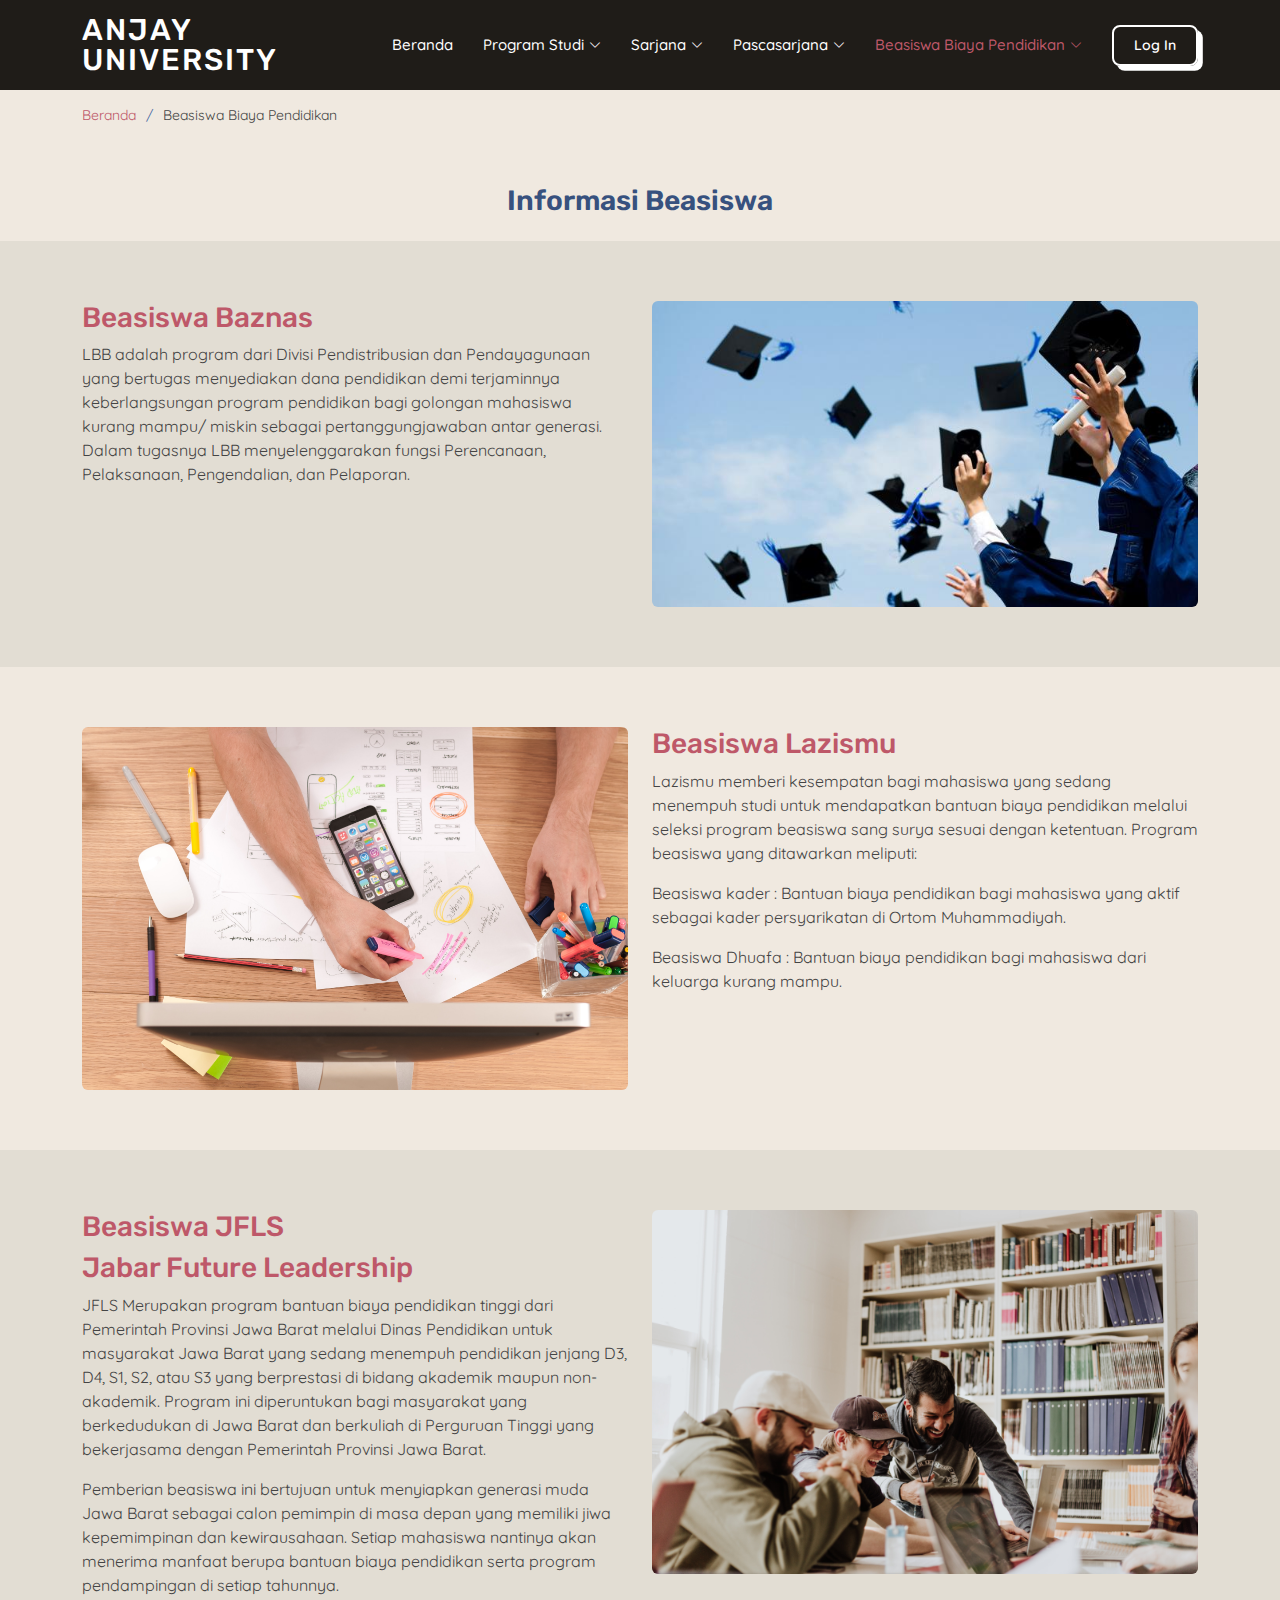
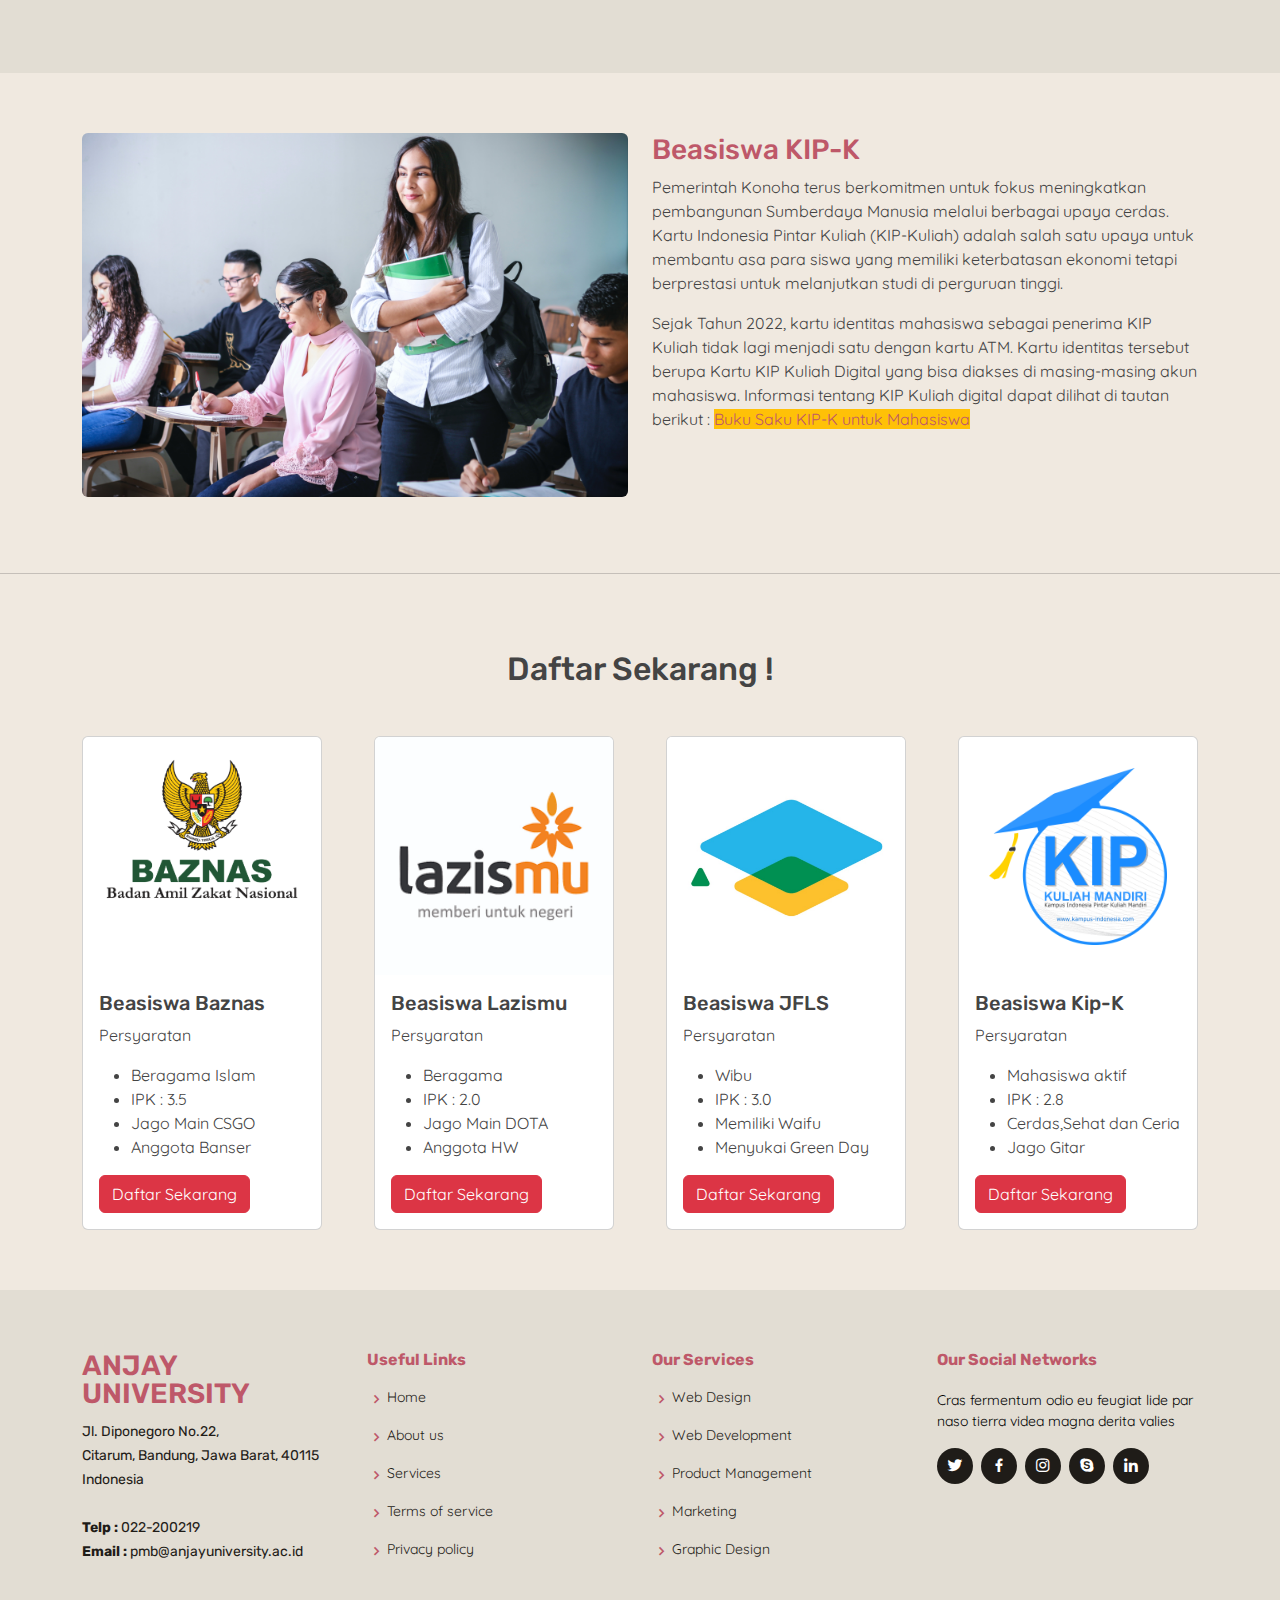
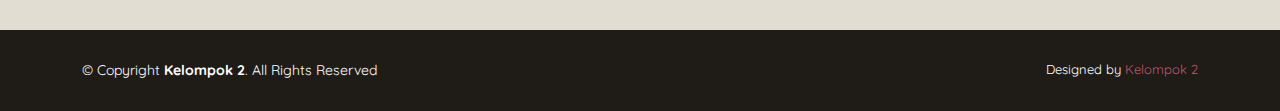
==== commit 8ccb65ad: "change card and innerpage beasiswa" ====
--- a/pages/BeasiswaBiayaPendidikan/Beasiswa.html
+++ b/pages/BeasiswaBiayaPendidikan/Beasiswa.html
@@ -1,420 +1,534 @@
 <!DOCTYPE html>
 <html lang="en">
-
-<head>
-    <meta charset="UTF-8" />
-    <meta http-equiv="X-UA-Compatible" content="IE=edge" />
-    <meta name="viewport" content="width=device-width, initial-scale=1.0" />
-
-    <title>PMB ANJAY University - Pascasarjana</title>
-
-    <link href="./../../assets/image/favicon.png" rel="icon" />
-
-    <link rel="stylesheet" href="./../../assets/bootstrap/css/bootstrap.min.css" />
-    <link rel="stylesheet" href="./../../assets/bootstrap-icons/bootstrap-icons.css" />
-    <link rel="stylesheet" href="./../../assets/boxicons/css/boxicons.min.css" />
-
-    <link href="./../../assets/css/style.css" rel="stylesheet" />
-</head>
-
-<body>
-    <!-- ======= Header ======= -->
-    <header id="header" class="sticky-top bg-base-1">
-        <div class="container d-flex align-items-center">
-            <h1 class="logo me-auto">
-                <a href="index.html">anjay university</a>
-            </h1>
-
-            <nav id="navbar" class="navbar">
-                <ul>
-                    <li>
-                        <a class="nav-link scrollto" href="./../../index.html">Beranda</a>
-                    </li>
-                    <li class="dropdown">
-                        <a href="#">
-                            <span>Program Studi</span>
-                            <i class="bi bi-chevron-down"></i>
-                        </a>
-                        <ul>
-                            <li class="dropdown">
-                                <a href="#"><span>Fakultas Sains Teknologi</span>
-                                    <i class="bi bi-chevron-right"></i></a>
-                                <ul>
-                                    <li>
-                                        <a href="#">S1 Teknik Elektro</a>
-                                    </li>
-                                    <li>
-                                        <a href="#">S1 Teknik Informatika</a>
-                                    </li>
-                                    <li>
-                                        <a href="#">S2 Teknik Elektro</a>
-                                    </li>
-                                    <li>
-                                        <a href="#">S2 Teknik Informatika</a>
-                                    </li>
-                                    <li>
-                                        <a href="#">S3 Teknik Informatika</a>
-                                    </li>
-                                </ul>
-                            </li>
-                        </ul>
-                    </li>
-                    <li class="dropdown">
-                        <a href="#">
-                            <span>Sarjana</span>
-                            <i class="bi bi-chevron-down"></i>
-                        </a>
-                        <ul>
-                            <li>
-                                <a href="./pages/Sarjana/JalurMandiri.html">Jalur Mandiri</a>
-                            </li>
-                            <li>
-                                <a href="./pages/Sarjana/DaftarUlang.html">Daftar Ulang</a>
-                            </li>
-                            <li>
-                                <a href="./pages/Sarjana/LuarNegeri.html">Luar Negeri (Internasional)</a>
-                            </li>
-                        </ul>
-                    </li>
-                    <li class="dropdown">
-                        <a href="#">
-                            <span>Pascasarjana</span>
-                            <i class="bi bi-chevron-down"></i>
-                        </a>
-                        <ul>
-                            <li>
-                                <a href="#">Beasiswa Lanjutan</a>
-                            </li>
-                        </ul>
-                    </li>
-                    <li class="dropdown">
-                        <a href="#" class="active">
-                            <span>Beasiswa Biaya Pendidikan</span>
-                            <i class="bi bi-chevron-down"></i>
-                        </a>
-                        <ul>
-                            <li>
-                                <a class="scrollto" href="#baznas">Baznas</a>
-                            </li>
-                            <li>
-                                <a href="#">Lazismu</a>
-                            </li>
-                            <li>
-                                <a href="#">JFLS</a>
-                            </li>
-                            <li>
-                                <a href="#">KIP-K</a>
-                            </li>
-                        </ul>
-                    </li>
-                    <li>
-                        <a class="getstarted scrollto" href="#about">Log In</a>
-                    </li>
-                </ul>
-                <i class="bi bi-list mobile-nav-toggle"></i>
-            </nav>
-        </div>
-    </header>
-    <!-- End Header -->
-    <!-- ======= Breadcrumbs ======= -->
-    <section id="breadcrumbs" class="breadcrumbs">
-        <div class="container">
-            <ol>
-                <li><a href="./../../index.html">Beranda</a></li>
-                <li>Beasiswa Biaya Pendidikan</li>
-            </ol>
-            <h2 class="text-center mt-5">Informasi Beasiswa</h2>
-        </div>
-    </section>
-    <!-- End Breadcrumbs -->
-    <!-- Beasiswa Baznas Section Start -->
-    <section class="inner-page1 section-bg" id="baznas">
-        <div class="container">
-            <div class="row">
-                <div class="col">
-                    <h3>Beasiswa Baznas</h3>
-                    <p>
-                        Lorem ipsum dolor sit amet consectetur adipisicing
-                        elit. Repellendus vel ipsa corporis sint vitae non
-                        quis iusto! Deleniti a quam incidunt quisquam amet
-                        dolores tempore ipsa! A at neque iste!
-                    </p>
-                    <p>
-                        Lorem ipsum dolor sit amet consectetur adipisicing
-                        elit. Quod, qui ipsum magnam ex, explicabo rem
-                        aliquam vitae ducimus atque veritatis, voluptatum
-                        ipsa omnis soluta ea! Accusantium enim id quasi
-                        consectetur!
-                    </p>
-                </div>
-                <div class="col">
-                    <img src="../../assets/image/beasiswa-1jpeg.jpeg" class="beasiswa-1 img-fluid rounded-2"
-                        alt="beasiswa-1" />
-                </div>
-            </div>
-        </div>
-    </section>
-    <!-- Beasiswa Baznas Section End -->
-    <!-- Beasiswa Lazismu Section Start -->
-    <section class="inner-page2">
-        <div class="container">
-            <div class="row">
-                <div class="col">
-                    <img src="../../assets/image/beasiswa-2.jpg" class="beasiswa-1 img-fluid rounded-2"
-                        alt="beasiswa-1" />
-                </div>
-                <div class="col">
-                    <h3>Beasiswa Lazismu</h3>
-                    <p>
-                        Lorem ipsum dolor sit amet consectetur adipisicing
-                        elit. Repellendus vel ipsa corporis sint vitae non
-                        quis iusto! Deleniti a quam incidunt quisquam amet
-                        dolores tempore ipsa! A at neque iste!
-                    </p>
-                    <p>
-                        Lorem ipsum dolor sit amet consectetur adipisicing
-                        elit. Quod, qui ipsum magnam ex, explicabo rem
-                        aliquam vitae ducimus atque veritatis, voluptatum
-                        ipsa omnis soluta ea! Accusantium enim id quasi
-                        consectetur!
-                    </p>
-                </div>
-            </div>
-        </div>
-    </section>
-    <!-- Beasiswa Lazismu Section End -->
-    <!-- Beasiswa JFLS Start -->
-    <section class="inner-page3 section-bg">
-        <div class="container">
-            <div class="row">
-                <div class="col">
-                    <h3>Beasiswa JFLS</h3>
-                    <h3>Jabar Future Leadership</h3>
-                    <p>
-                        Lorem ipsum dolor sit amet consectetur adipisicing
-                        elit. Repellendus vel ipsa corporis sint vitae non
-                        quis iusto! Deleniti a quam incidunt quisquam amet
-                        dolores tempore ipsa! A at neque iste!
-                    </p>
-                    <p>
-                        Lorem ipsum dolor sit amet consectetur adipisicing
-                        elit. Quod, qui ipsum magnam ex, explicabo rem
-                        aliquam vitae ducimus atque veritatis, voluptatum
-                        ipsa omnis soluta ea! Accusantium enim id quasi
-                        consectetur!
-                    </p>
-                </div>
-                <div class="col">
-                    <img src="../../assets/image/beasiswa-3.jpg" class="beasiswa-1 img-fluid rounded-2"
-                        alt="beasiswa-1" />
-                </div>
-            </div>
-        </div>
-    </section>
-    <!-- Beasiswa JFLS End -->
-    <!-- Beasiswa KIP-K Start -->
-    <section class="inner-page4">
-        <div class="container">
-            <div class="row">
-                <div class="col">
-                    <img src="../../assets/image/beasiswa-4.jpg" class="beasiswa-1 img-fluid rounded-2"
-                        alt="beasiswa-1" />
-                </div>
-                <div class="col">
-                    <h3>Beasiswa KIP-K</h3>
-                    <p>
-                        Lorem ipsum dolor sit amet consectetur adipisicing
-                        elit. Repellendus vel ipsa corporis sint vitae non
-                        quis iusto! Deleniti a quam incidunt quisquam amet
-                        dolores tempore ipsa! A at neque iste!
-                    </p>
-                    <p>
-                        Lorem ipsum dolor sit amet consectetur adipisicing
-                        elit. Quod, qui ipsum magnam ex, explicabo rem
-                        aliquam vitae ducimus atque veritatis, voluptatum
-                        ipsa omnis soluta ea! Accusantium enim id quasi
-                        consectetur!
-                    </p>
-                </div>
-            </div>
-        </div>
-    </section>
-    <hr />
-    <!-- Beasiswa KIP-K End -->
-    <!-- Start Card Beasiswa -->
-    <section id="cards">
-        <div class="container">
-            <div class="row">
-                <h2 class="text-center mb-5">Daftar Sekarang !</h2>
-                <div class="daftar-sekarang d-flex flex-row justify-content-between">
-                    <div class="card" style="width: 15rem">
-                        <div class="card-image h-75">
-                            <img src="../../assets/image/card-baznas.png" class="card-img-top" alt="..." />
-                        </div>
-                        <div class="card-body">
-                            <h5 class="card-title">Card title</h5>
-                            <p class="card-text">
-                                Some quick example text to build on the card
-                                title and make up the bulk of the card's
-                                content.
-                            </p>
-                            <a href="#" class="btn btn-primary">Daftar Sekarang</a>
-                        </div>
-                    </div>
-                    <div class="card" style="width: 15rem">
-                        <div class="card-image h-75">
-                            <img src="../../assets/image/card-lazismu.png" class="card-img-top" alt="..." />
-                        </div>
-                        <div class="card-body">
-                            <h5 class="card-title">Card title</h5>
-                            <p class="card-text">
-                                Some quick example text to build on the card
-                                title and make up the bulk of the card's
-                                content.
-                            </p>
-                            <a href="#" class="btn btn-primary">Daftar Sekarang</a>
-                        </div>
-                    </div>
-                    <div class="card" style="width: 15rem">
-                        <div class="card-image h-75">
-                            <img src="../../assets/image/card-jfls.jpg" class="card-img-top" alt="..." />
-                        </div>
-                        <div class="card-body">
-                            <h5 class="card-title">Card title</h5>
-                            <p class="card-text">
-                                Some quick example text to build on the card
-                                title and make up the bulk of the card's
-                                content.
-                            </p>
-                            <a href="#" class="btn btn-danger">Daftar Sekarang</a>
-                        </div>
-                    </div>
-                    <div class="card" style="width: 15rem">
-                        <div class="card-image h-75 d-flex align-items-center justify-content-center">
-                            <img src="../../assets/image/card-kip.png"
-                                class="card-img-top w-75 d-flex align-self-center" alt="..." />
-                        </div>
-                        <div class="card-body">
-                            <h5 class="card-title">Card title</h5>
-                            <p class="card-text">
-                                Some quick example text to build on the card
-                                title and make up the bulk of the card's
-                                content.
-                            </p>
-                            <a href="#" class="btn btn-primary">Daftar Sekarang</a>
-                        </div>
-                    </div>
-                </div>
-            </div>
-        </div>
-    </section>
-    <!-- End Card Beasiswa -->
-    <!-- ======= Footer ======= -->
-    <footer id="footer">
-        <div class="footer-top section-bg">
+    <head>
+        <meta charset="UTF-8" />
+        <meta http-equiv="X-UA-Compatible" content="IE=edge" />
+        <meta name="viewport" content="width=device-width, initial-scale=1.0" />
+
+        <title>PMB ANJAY University - Pascasarjana</title>
+
+        <link href="./../../assets/image/favicon.png" rel="icon" />
+
+        <link
+            rel="stylesheet"
+            href="./../../assets/bootstrap/css/bootstrap.min.css"
+        />
+        <link
+            rel="stylesheet"
+            href="./../../assets/bootstrap-icons/bootstrap-icons.css"
+        />
+        <link
+            rel="stylesheet"
+            href="./../../assets/boxicons/css/boxicons.min.css"
+        />
+
+        <link href="./../../assets/css/style.css" rel="stylesheet" />
+    </head>
+
+    <body>
+        <!-- ======= Header ======= -->
+        <header id="header" class="sticky-top bg-base-1">
+            <div class="container d-flex align-items-center">
+                <h1 class="logo me-auto">
+                    <a href="index.html">anjay university</a>
+                </h1>
+
+                <nav id="navbar" class="navbar">
+                    <ul>
+                        <li>
+                            <a
+                                class="nav-link scrollto"
+                                href="./../../index.html"
+                                >Beranda</a
+                            >
+                        </li>
+                        <li class="dropdown">
+                            <a href="#">
+                                <span>Program Studi</span>
+                                <i class="bi bi-chevron-down"></i>
+                            </a>
+                            <ul>
+                                <li class="dropdown">
+                                    <a href="#"
+                                        ><span>Fakultas Sains Teknologi</span>
+                                        <i class="bi bi-chevron-right"></i
+                                    ></a>
+                                    <ul>
+                                        <li>
+                                            <a href="#">S1 Teknik Elektro</a>
+                                        </li>
+                                        <li>
+                                            <a href="#"
+                                                >S1 Teknik Informatika</a
+                                            >
+                                        </li>
+                                        <li>
+                                            <a href="#">S2 Teknik Elektro</a>
+                                        </li>
+                                        <li>
+                                            <a href="#"
+                                                >S2 Teknik Informatika</a
+                                            >
+                                        </li>
+                                        <li>
+                                            <a href="#"
+                                                >S3 Teknik Informatika</a
+                                            >
+                                        </li>
+                                    </ul>
+                                </li>
+                            </ul>
+                        </li>
+                        <li class="dropdown">
+                            <a href="#">
+                                <span>Sarjana</span>
+                                <i class="bi bi-chevron-down"></i>
+                            </a>
+                            <ul>
+                                <li>
+                                    <a href="./pages/Sarjana/JalurMandiri.html"
+                                        >Jalur Mandiri</a
+                                    >
+                                </li>
+                                <li>
+                                    <a href="./pages/Sarjana/DaftarUlang.html"
+                                        >Daftar Ulang</a
+                                    >
+                                </li>
+                                <li>
+                                    <a href="./pages/Sarjana/LuarNegeri.html"
+                                        >Luar Negeri (Internasional)</a
+                                    >
+                                </li>
+                            </ul>
+                        </li>
+                        <li class="dropdown">
+                            <a href="#">
+                                <span>Pascasarjana</span>
+                                <i class="bi bi-chevron-down"></i>
+                            </a>
+                            <ul>
+                                <li>
+                                    <a href="#">Beasiswa Lanjutan</a>
+                                </li>
+                            </ul>
+                        </li>
+                        <li class="dropdown">
+                            <a href="#" class="active">
+                                <span>Beasiswa Biaya Pendidikan</span>
+                                <i class="bi bi-chevron-down"></i>
+                            </a>
+                            <ul>
+                                <li>
+                                    <a class="scrollto" href="#baznas"
+                                        >Baznas</a
+                                    >
+                                </li>
+                                <li>
+                                    <a class="scrollto" href="#lazismu"
+                                        >Lazismu</a
+                                    >
+                                </li>
+                                <li>
+                                    <a class="scrollto" href="#jfls">JFLS</a>
+                                </li>
+                                <li>
+                                    <a class="scrollto" href="#kip-k">KIP-K</a>
+                                </li>
+                            </ul>
+                        </li>
+                        <li>
+                            <a class="getstarted scrollto" href="#about"
+                                >Log In</a
+                            >
+                        </li>
+                    </ul>
+                    <i class="bi bi-list mobile-nav-toggle"></i>
+                </nav>
+            </div>
+        </header>
+        <!-- End Header -->
+        <!-- ======= Breadcrumbs ======= -->
+        <section id="breadcrumbs" class="breadcrumbs">
+            <div class="container">
+                <ol>
+                    <li><a href="./../../index.html">Beranda</a></li>
+                    <li>Beasiswa Biaya Pendidikan</li>
+                </ol>
+                <h2 class="text-center mt-5">Informasi Beasiswa</h2>
+            </div>
+        </section>
+        <!-- End Breadcrumbs -->
+        <!-- Beasiswa Baznas Section Start -->
+        <section class="inner-page1 section-bg" id="baznas">
             <div class="container">
                 <div class="row">
-                    <div class="col-lg-3 col-md-6 footer-contact">
-                        <h3>Anjay University</h3>
-                        <p>
-                            Jl. Diponegoro No.22, <br />
-                            Citarum, Bandung, Jawa Barat, 40115<br />
-                            Indonesia <br /><br />
-                            <strong>Telp :</strong> 022-200219<br />
-                            <strong>Email :</strong>
-                            pmb@anjayuniversity.ac.id<br />
-                        </p>
-                    </div>
-
-                    <div class="col-lg-3 col-md-6 footer-links">
-                        <h4>Useful Links</h4>
-                        <ul>
-                            <li>
-                                <i class="bx bx-chevron-right"></i>
-                                <a href="#">Home</a>
-                            </li>
-                            <li>
-                                <i class="bx bx-chevron-right"></i>
-                                <a href="#">About us</a>
-                            </li>
-                            <li>
-                                <i class="bx bx-chevron-right"></i>
-                                <a href="#">Services</a>
-                            </li>
-                            <li>
-                                <i class="bx bx-chevron-right"></i>
-                                <a href="#">Terms of service</a>
-                            </li>
-                            <li>
-                                <i class="bx bx-chevron-right"></i>
-                                <a href="#">Privacy policy</a>
-                            </li>
-                        </ul>
-                    </div>
-
-                    <div class="col-lg-3 col-md-6 footer-links">
-                        <h4>Our Services</h4>
-                        <ul>
-                            <li>
-                                <i class="bx bx-chevron-right"></i>
-                                <a href="#">Web Design</a>
-                            </li>
-                            <li>
-                                <i class="bx bx-chevron-right"></i>
-                                <a href="#">Web Development</a>
-                            </li>
-                            <li>
-                                <i class="bx bx-chevron-right"></i>
-                                <a href="#">Product Management</a>
-                            </li>
-                            <li>
-                                <i class="bx bx-chevron-right"></i>
-                                <a href="#">Marketing</a>
-                            </li>
-                            <li>
-                                <i class="bx bx-chevron-right"></i>
-                                <a href="#">Graphic Design</a>
-                            </li>
-                        </ul>
-                    </div>
-
-                    <div class="col-lg-3 col-md-6 footer-links">
-                        <h4>Our Social Networks</h4>
-                        <p class="text-black">
-                            Cras fermentum odio eu feugiat lide par naso
-                            tierra videa magna derita valies
-                        </p>
-                        <div class="social-links mt-3">
-                            <a href="#" class="twitter"><i class="bx bxl-twitter"></i></a>
-                            <a href="#" class="facebook"><i class="bx bxl-facebook"></i></a>
-                            <a href="#" class="instagram"><i class="bx bxl-instagram"></i></a>
-                            <a href="#" class="google-plus"><i class="bx bxl-skype"></i></a>
-                            <a href="#" class="linkedin"><i class="bx bxl-linkedin"></i></a>
-                        </div>
-                    </div>
-                </div>
-            </div>
-        </div>
-
-        <div class="container footer-bottom clearfix">
-            <div class="copyright">
-                &copy; Copyright
-                <strong><span>Kelompok 2</span></strong>. All Rights Reserved
-            </div>
-            <div class="credits">
-                Designed by
-                <a href="#!">Kelompok 2</a>
-            </div>
-        </div>
-    </footer>
-    <!-- End Footer -->
-
-    <a href="#" class="back-to-top d-flex align-items-center justify-content-center"><i
-            class="bi bi-arrow-up-short"></i></a>
-
-    <script src="./../../assets/bootstrap/js/bootstrap.bundle.min.js"></script>
-
-    <script src="./../../assets/js/script.js"></script>
-</body>
-
-</html>+                    <div class="col">
+                        <h3>Beasiswa Baznas</h3>
+                        <p>
+                            LBB adalah program dari Divisi Pendistribusian dan
+                            Pendayagunaan yang bertugas menyediakan dana
+                            pendidikan demi terjaminnya keberlangsungan program
+                            pendidikan bagi golongan mahasiswa kurang mampu/
+                            miskin sebagai pertanggungjawaban antar generasi.
+                            Dalam tugasnya LBB menyelenggarakan fungsi
+                            Perencanaan, Pelaksanaan, Pengendalian, dan
+                            Pelaporan.
+                        </p>
+                    </div>
+                    <div class="col">
+                        <img
+                            src="../../assets/image/beasiswa-1jpeg.jpeg"
+                            class="beasiswa-1 img-fluid rounded-2"
+                            alt="beasiswa-1"
+                        />
+                    </div>
+                </div>
+            </div>
+        </section>
+        <!-- Beasiswa Baznas Section End -->
+        <!-- Beasiswa Lazismu Section Start -->
+        <section class="inner-page2" id="lazismu">
+            <div class="container">
+                <div class="row">
+                    <div class="col">
+                        <img
+                            src="../../assets/image/beasiswa-2.jpg"
+                            class="beasiswa-1 img-fluid rounded-2"
+                            alt="beasiswa-1"
+                        />
+                    </div>
+                    <div class="col">
+                        <h3>Beasiswa Lazismu</h3>
+                        <p>
+                            Lazismu memberi kesempatan bagi mahasiswa yang
+                            sedang menempuh studi untuk mendapatkan bantuan
+                            biaya pendidikan melalui seleksi program beasiswa
+                            sang surya sesuai dengan ketentuan. Program beasiswa
+                            yang ditawarkan meliputi:
+                        </p>
+                        <p>
+                            Beasiswa kader : Bantuan biaya pendidikan bagi
+                            mahasiswa yang aktif sebagai kader persyarikatan di
+                            Ortom Muhammadiyah.
+                        </p>
+
+                        <p>
+                            Beasiswa Dhuafa : Bantuan biaya pendidikan bagi
+                            mahasiswa dari keluarga kurang mampu.
+                        </p>
+                    </div>
+                </div>
+            </div>
+        </section>
+        <!-- Beasiswa Lazismu Section End -->
+        <!-- Beasiswa JFLS Start -->
+        <section class="inner-page3 section-bg" id="jfls">
+            <div class="container">
+                <div class="row">
+                    <div class="col">
+                        <h3>Beasiswa JFLS</h3>
+                        <h3>Jabar Future Leadership</h3>
+                        <p>
+                            JFLS Merupakan program bantuan biaya pendidikan
+                            tinggi dari Pemerintah Provinsi Jawa Barat melalui
+                            Dinas Pendidikan untuk masyarakat Jawa Barat yang
+                            sedang menempuh pendidikan jenjang D3, D4, S1, S2,
+                            atau S3 yang berprestasi di bidang akademik maupun
+                            non-akademik. Program ini diperuntukan bagi
+                            masyarakat yang berkedudukan di Jawa Barat dan
+                            berkuliah di Perguruan Tinggi yang bekerjasama
+                            dengan Pemerintah Provinsi Jawa Barat.
+                        </p>
+                        <p>
+                            Pemberian beasiswa ini bertujuan untuk menyiapkan
+                            generasi muda Jawa Barat sebagai calon pemimpin di
+                            masa depan yang memiliki jiwa kepemimpinan dan
+                            kewirausahaan. Setiap mahasiswa nantinya akan
+                            menerima manfaat berupa bantuan biaya pendidikan
+                            serta program pendampingan di setiap tahunnya.
+                        </p>
+                    </div>
+                    <div class="col">
+                        <img
+                            src="../../assets/image/beasiswa-3.jpg"
+                            class="beasiswa-1 img-fluid rounded-2"
+                            alt="beasiswa-1"
+                        />
+                    </div>
+                </div>
+            </div>
+        </section>
+        <!-- Beasiswa JFLS End -->
+        <!-- Beasiswa KIP-K Start -->
+        <section class="inner-page4" id="kip-k">
+            <div class="container">
+                <div class="row">
+                    <div class="col">
+                        <img
+                            src="../../assets/image/beasiswa-4.jpg"
+                            class="beasiswa-1 img-fluid rounded-2"
+                            alt="beasiswa-1"
+                        />
+                    </div>
+                    <div class="col">
+                        <h3>Beasiswa KIP-K</h3>
+                        <p>
+                            Pemerintah Konoha terus berkomitmen untuk fokus
+                            meningkatkan pembangunan Sumberdaya Manusia melalui
+                            berbagai upaya cerdas. Kartu Indonesia Pintar Kuliah
+                            (KIP-Kuliah) adalah salah satu upaya untuk membantu
+                            asa para siswa yang memiliki keterbatasan ekonomi
+                            tetapi berprestasi untuk melanjutkan studi di
+                            perguruan tinggi.
+                        </p>
+                        <p>
+                            Sejak Tahun 2022, kartu identitas mahasiswa sebagai
+                            penerima KIP Kuliah tidak lagi menjadi satu dengan
+                            kartu ATM. Kartu identitas tersebut berupa Kartu KIP
+                            Kuliah Digital yang bisa diakses di masing-masing
+                            akun mahasiswa. Informasi tentang KIP Kuliah digital
+                            dapat dilihat di tautan berikut :
+                            <a
+                                href="https://docs.google.com/presentation/d/1Hp1g2MsRx-6W33ZrnRYxEgEImzXVWZ68BMgJ_8SeJqw/edit#slide=id.p"
+                                class="bg-warning"
+                                >Buku Saku KIP-K untuk Mahasiswa</a
+                            >
+                        </p>
+                    </div>
+                </div>
+            </div>
+        </section>
+        <hr />
+        <!-- Beasiswa KIP-K End -->
+        <!-- Start Card Beasiswa -->
+        <section id="cards">
+            <div class="container">
+                <div class="row">
+                    <h2 class="text-center mb-5">Daftar Sekarang !</h2>
+                    <div class="daftar-sekarang d-flex justify-content-between">
+                        <div class="card" style="width: 15rem">
+                            <div class="card-image h-75">
+                                <img
+                                    src="../../assets/image/card-baznas.png"
+                                    class="card-img-top"
+                                    alt="..."
+                                />
+                            </div>
+                            <div class="card-body">
+                                <h5 class="card-title">Beasiswa Baznas</h5>
+                                <p>Persyaratan</p>
+                                <ul class="card-text">
+                                    <li>Beragama Islam</li>
+                                    <li>IPK : 3.5</li>
+                                    <li>Jago Main CSGO</li>
+                                    <li>Anggota Banser</li>
+                                </ul>
+                                <a
+                                    href="https://baznas.go.id/bayarzakat?gclid=CjwKCAiA2rOeBhAsEiwA2Pl7Q_AM1GnBSn9RDJmeT56UHVZ-T9EZd8HL1ESipczEdCaKjqFIQoFBvhoChFwQAvD_BwE"
+                                    class="btn btn-danger"
+                                    >Daftar Sekarang</a
+                                >
+                            </div>
+                        </div>
+                        <div class="card" style="width: 15rem">
+                            <div class="card-image h-75">
+                                <img
+                                    src="../../assets/image/card-lazismu.png"
+                                    class="card-img-top"
+                                    alt="..."
+                                />
+                            </div>
+                            <div class="card-body">
+                                <h5 class="card-title">Beasiswa Lazismu</h5>
+                                <p>Persyaratan</p>
+                                <ul class="card-text">
+                                    <li>Beragama</li>
+                                    <li>IPK : 2.0</li>
+                                    <li>Jago Main DOTA</li>
+                                    <li>Anggota HW</li>
+                                </ul>
+                                <a
+                                    href="https://lazismu.org/"
+                                    class="btn btn-danger"
+                                    >Daftar Sekarang</a
+                                >
+                            </div>
+                        </div>
+                        <div class="card" style="width: 15rem">
+                            <div class="card-image h-75">
+                                <img
+                                    src="../../assets/image/card-jfls.jpg"
+                                    class="card-img-top"
+                                    alt="..."
+                                />
+                            </div>
+                            <div class="card-body">
+                                <h5 class="card-title">Beasiswa JFLS</h5>
+                                <p>Persyaratan</p>
+                                <ul class="card-text">
+                                    <li>Wibu</li>
+                                    <li>IPK : 3.0</li>
+                                    <li>Memiliki Waifu</li>
+                                    <li>Menyukai Green Day</li>
+                                </ul>
+                                <a
+                                    href="https://beasiswa-jfl.disdik.jabarprov.go.id/"
+                                    class="btn btn-danger"
+                                    >Daftar Sekarang</a
+                                >
+                            </div>
+                        </div>
+                        <div class="card" style="width: 15rem">
+                            <div
+                                class="card-image h-75 d-flex align-items-center justify-content-center"
+                            >
+                                <img
+                                    src="../../assets/image/card-kip.png"
+                                    class="card-img-top w-75 d-flex align-self-center"
+                                    alt="..."
+                                />
+                            </div>
+                            <div class="card-body">
+                                <h5 class="card-title">Beasiswa Kip-K</h5>
+                                <p>Persyaratan</p>
+                                <ul class="card-text">
+                                    <li>Mahasiswa aktif</li>
+                                    <li>IPK : 2.8</li>
+                                    <li>Cerdas,Sehat dan Ceria</li>
+                                    <li>Jago Gitar</li>
+                                </ul>
+                                <a
+                                    href="https://kip-kuliah.kemdikbud.go.id/"
+                                    class="btn btn-danger"
+                                    >Daftar Sekarang</a
+                                >
+                            </div>
+                        </div>
+                    </div>
+                </div>
+            </div>
+        </section>
+        <!-- End Card Beasiswa -->
+        <!-- ======= Footer ======= -->
+        <footer id="footer">
+            <div class="footer-top section-bg">
+                <div class="container">
+                    <div class="row">
+                        <div class="col-lg-3 col-md-6 footer-contact">
+                            <h3>Anjay University</h3>
+                            <p>
+                                Jl. Diponegoro No.22, <br />
+                                Citarum, Bandung, Jawa Barat, 40115<br />
+                                Indonesia <br /><br />
+                                <strong>Telp :</strong> 022-200219<br />
+                                <strong>Email :</strong>
+                                pmb@anjayuniversity.ac.id<br />
+                            </p>
+                        </div>
+
+                        <div class="col-lg-3 col-md-6 footer-links">
+                            <h4>Useful Links</h4>
+                            <ul>
+                                <li>
+                                    <i class="bx bx-chevron-right"></i>
+                                    <a href="#">Home</a>
+                                </li>
+                                <li>
+                                    <i class="bx bx-chevron-right"></i>
+                                    <a href="#">About us</a>
+                                </li>
+                                <li>
+                                    <i class="bx bx-chevron-right"></i>
+                                    <a href="#">Services</a>
+                                </li>
+                                <li>
+                                    <i class="bx bx-chevron-right"></i>
+                                    <a href="#">Terms of service</a>
+                                </li>
+                                <li>
+                                    <i class="bx bx-chevron-right"></i>
+                                    <a href="#">Privacy policy</a>
+                                </li>
+                            </ul>
+                        </div>
+
+                        <div class="col-lg-3 col-md-6 footer-links">
+                            <h4>Our Services</h4>
+                            <ul>
+                                <li>
+                                    <i class="bx bx-chevron-right"></i>
+                                    <a href="#">Web Design</a>
+                                </li>
+                                <li>
+                                    <i class="bx bx-chevron-right"></i>
+                                    <a href="#">Web Development</a>
+                                </li>
+                                <li>
+                                    <i class="bx bx-chevron-right"></i>
+                                    <a href="#">Product Management</a>
+                                </li>
+                                <li>
+                                    <i class="bx bx-chevron-right"></i>
+                                    <a href="#">Marketing</a>
+                                </li>
+                                <li>
+                                    <i class="bx bx-chevron-right"></i>
+                                    <a href="#">Graphic Design</a>
+                                </li>
+                            </ul>
+                        </div>
+
+                        <div class="col-lg-3 col-md-6 footer-links">
+                            <h4>Our Social Networks</h4>
+                            <p class="text-black">
+                                Cras fermentum odio eu feugiat lide par naso
+                                tierra videa magna derita valies
+                            </p>
+                            <div class="social-links mt-3">
+                                <a href="#" class="twitter"
+                                    ><i class="bx bxl-twitter"></i
+                                ></a>
+                                <a href="#" class="facebook"
+                                    ><i class="bx bxl-facebook"></i
+                                ></a>
+                                <a href="#" class="instagram"
+                                    ><i class="bx bxl-instagram"></i
+                                ></a>
+                                <a href="#" class="google-plus"
+                                    ><i class="bx bxl-skype"></i
+                                ></a>
+                                <a href="#" class="linkedin"
+                                    ><i class="bx bxl-linkedin"></i
+                                ></a>
+                            </div>
+                        </div>
+                    </div>
+                </div>
+            </div>
+
+            <div class="container footer-bottom clearfix">
+                <div class="copyright">
+                    &copy; Copyright
+                    <strong><span>Kelompok 2</span></strong
+                    >. All Rights Reserved
+                </div>
+                <div class="credits">
+                    Designed by
+                    <a href="#!">Kelompok 2</a>
+                </div>
+            </div>
+        </footer>
+        <!-- End Footer -->
+
+        <a
+            href="#"
+            class="back-to-top d-flex align-items-center justify-content-center"
+            ><i class="bi bi-arrow-up-short"></i
+        ></a>
+
+        <script src="./../../assets/bootstrap/js/bootstrap.bundle.min.js"></script>
+
+        <script src="./../../assets/js/script.js"></script>
+    </body>
+</html>
--- a/assets/css/style.css
+++ b/assets/css/style.css
@@ -206,7 +206,7 @@
 .navbar a:hover,
 .navbar .active,
 .navbar .active:focus,
-.navbar li:hover>a {
+.navbar li:hover > a {
     color: var(--base-2);
 }
 
@@ -262,11 +262,11 @@
 
 .navbar .dropdown ul a:hover,
 .navbar .dropdown ul .active:hover,
-.navbar .dropdown ul li:hover>a {
-    color: var(--base-2);
-}
-
-.navbar .dropdown:hover>ul {
+.navbar .dropdown ul li:hover > a {
+    color: var(--base-2);
+}
+
+.navbar .dropdown:hover > ul {
     opacity: 1;
     top: 100%;
     visibility: visible;
@@ -278,7 +278,7 @@
     visibility: hidden;
 }
 
-.navbar .dropdown .dropdown:hover>ul {
+.navbar .dropdown .dropdown:hover > ul {
     opacity: 1;
     top: 0;
     left: 100%;
@@ -290,7 +290,7 @@
         left: -90%;
     }
 
-    .navbar .dropdown .dropdown:hover>ul {
+    .navbar .dropdown .dropdown:hover > ul {
         left: -100%;
     }
 }
@@ -362,7 +362,7 @@
 
 .navbar-mobile a:hover,
 .navbar-mobile .active,
-.navbar-mobile li:hover>a {
+.navbar-mobile li:hover > a {
     color: var(--base-2);
 }
 
@@ -398,11 +398,11 @@
 
 .navbar-mobile .dropdown ul a:hover,
 .navbar-mobile .dropdown ul .active:hover,
-.navbar-mobile .dropdown ul li:hover>a {
-    color: var(--base-2);
-}
-
-.navbar-mobile .dropdown>.dropdown-active {
+.navbar-mobile .dropdown ul li:hover > a {
+    color: var(--base-2);
+}
+
+.navbar-mobile .dropdown > .dropdown-active {
     display: block;
 }
 
@@ -648,7 +648,7 @@
     position: relative;
 }
 
-.pengumuman .content ul li+li {
+.pengumuman .content ul li + li {
     margin-top: 10px;
 }
 
@@ -731,7 +731,7 @@
     list-style: none;
 }
 
-.why-us .accordion-list li+li {
+.why-us .accordion-list li + li {
     margin-top: 15px;
 }
 
@@ -793,7 +793,6 @@
 }
 
 @media (max-width: 1024px) {
-
     .why-us .content,
     .why-us .accordion-list {
         padding-left: 0;
@@ -1091,7 +1090,10 @@
     position: relative;
 }
 
-.portfolio-details .portfolio-details-slider .swiper-pagination .swiper-pagination-bullet {
+.portfolio-details
+    .portfolio-details-slider
+    .swiper-pagination
+    .swiper-pagination-bullet {
     width: 12px;
     height: 12px;
     background-color: #fff;
@@ -1099,7 +1101,10 @@
     border: 1px solid var(--base-2);
 }
 
-.portfolio-details .portfolio-details-slider .swiper-pagination .swiper-pagination-bullet-active {
+.portfolio-details
+    .portfolio-details-slider
+    .swiper-pagination
+    .swiper-pagination-bullet-active {
     background-color: var(--base-2);
 }
 
@@ -1122,7 +1127,7 @@
     font-size: 15px;
 }
 
-.portfolio-details .portfolio-info ul li+li {
+.portfolio-details .portfolio-info ul li + li {
     margin-top: 10px;
 }
 
@@ -1233,7 +1238,7 @@
     color: #fff;
 }
 
-.team .member .social a+a {
+.team .member .social a + a {
     margin-left: 8px;
 }
 
@@ -1375,7 +1380,7 @@
     list-style: none;
 }
 
-.faq .faq-list li+li {
+.faq .faq-list li + li {
     margin-top: 15px;
 }
 
@@ -1552,7 +1557,7 @@
     font-weight: 600;
 }
 
-.contact .php-email-form .error-message br+br {
+.contact .php-email-form .error-message br + br {
     margin-top: 25px;
 }
 
@@ -1678,11 +1683,11 @@
     font-size: 14px;
 }
 
-.breadcrumbs ol li+li {
+.breadcrumbs ol li + li {
     padding-left: 10px;
 }
 
-.breadcrumbs ol li+li::before {
+.breadcrumbs ol li + li::before {
     display: inline-block;
     padding-right: 10px;
     color: #4668a2;
@@ -1896,4 +1901,4 @@
 
 /*--------------------------------- 
 End Beasiswa Biaya Pendidikan 
----------------------------------*/+---------------------------------*/
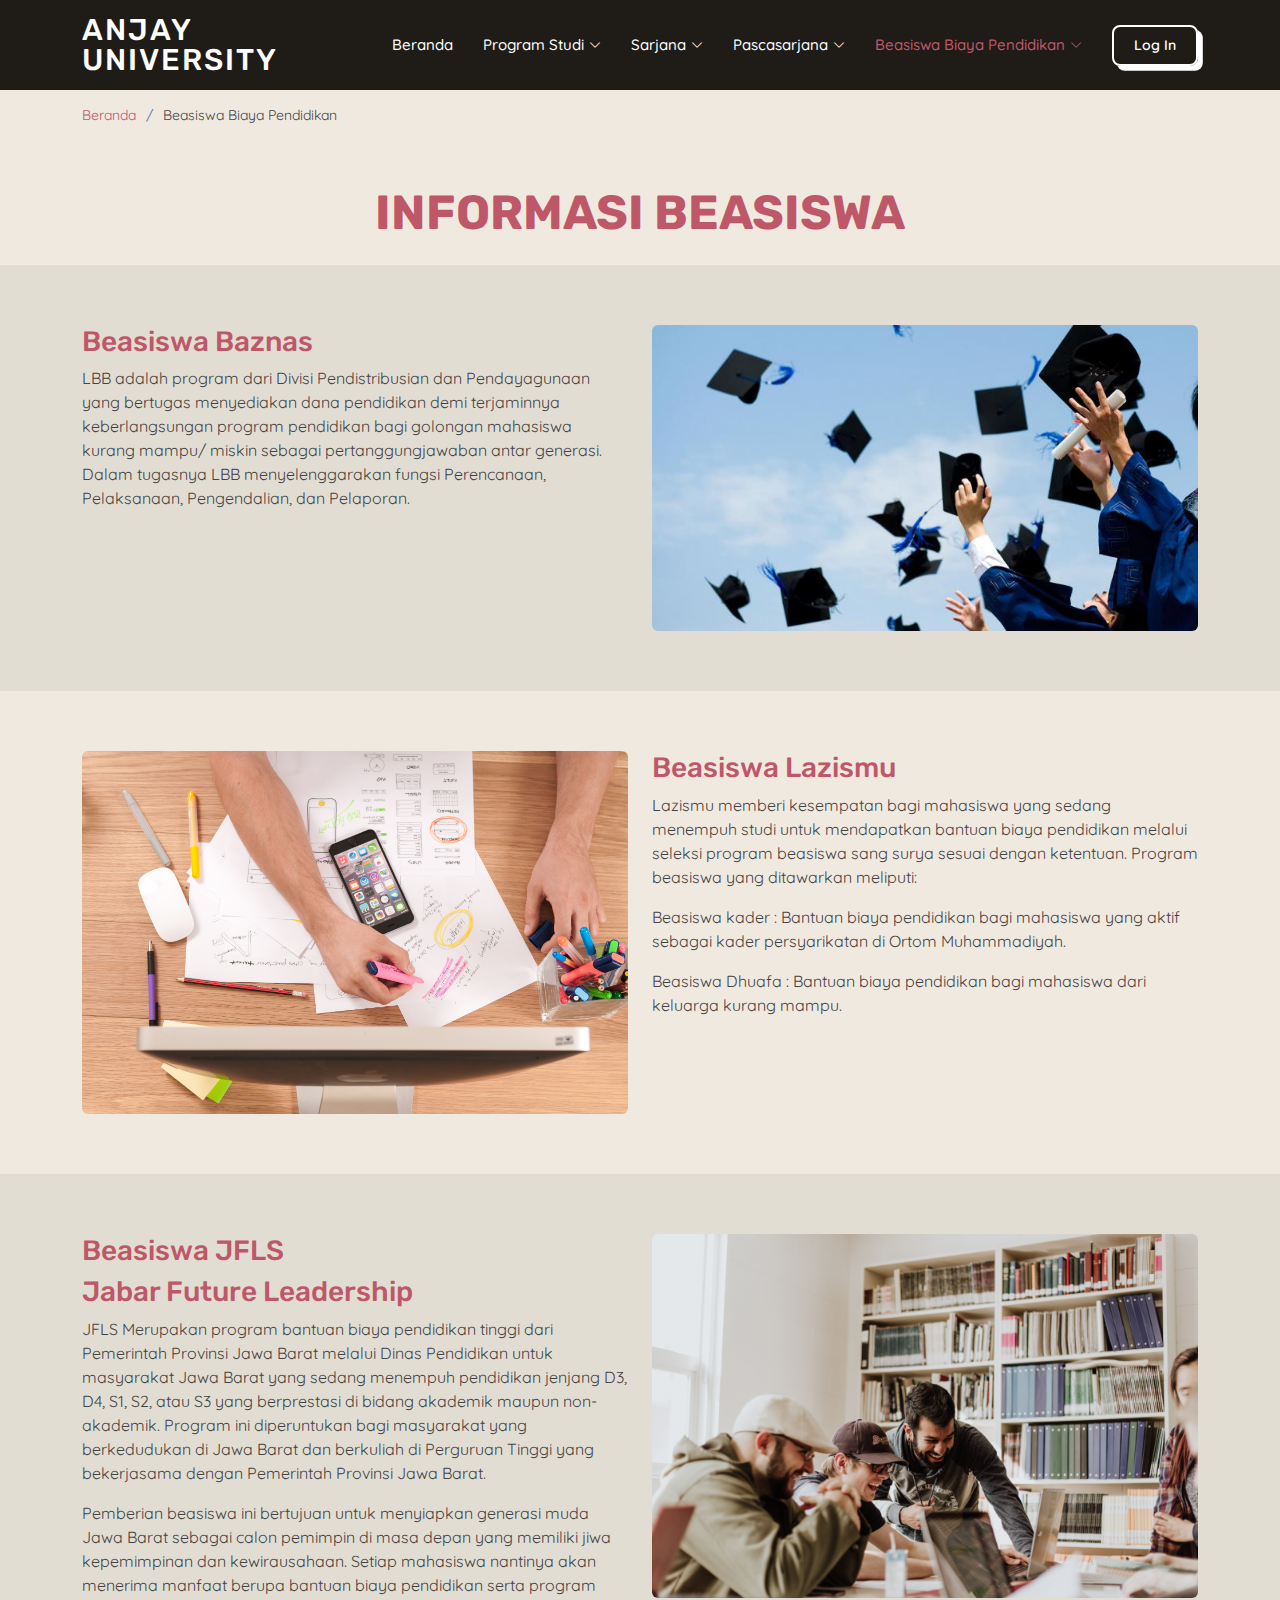
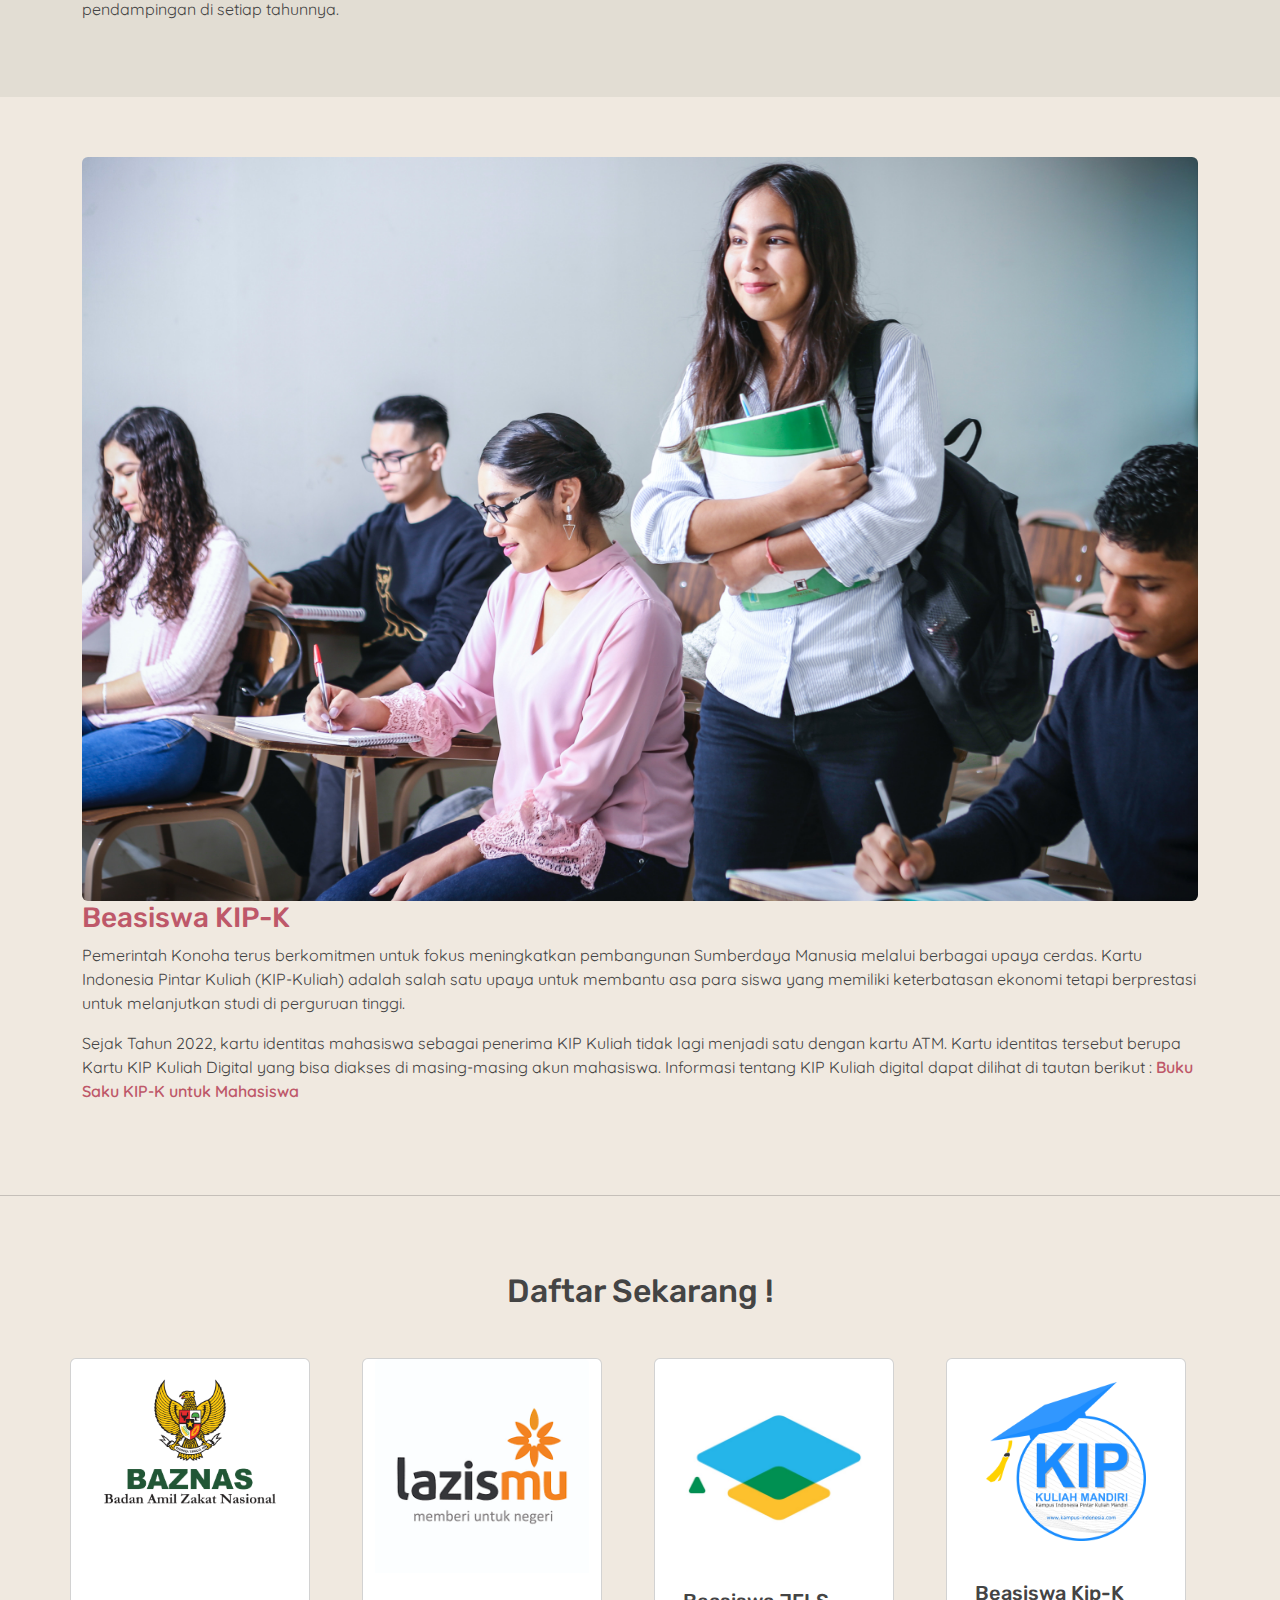
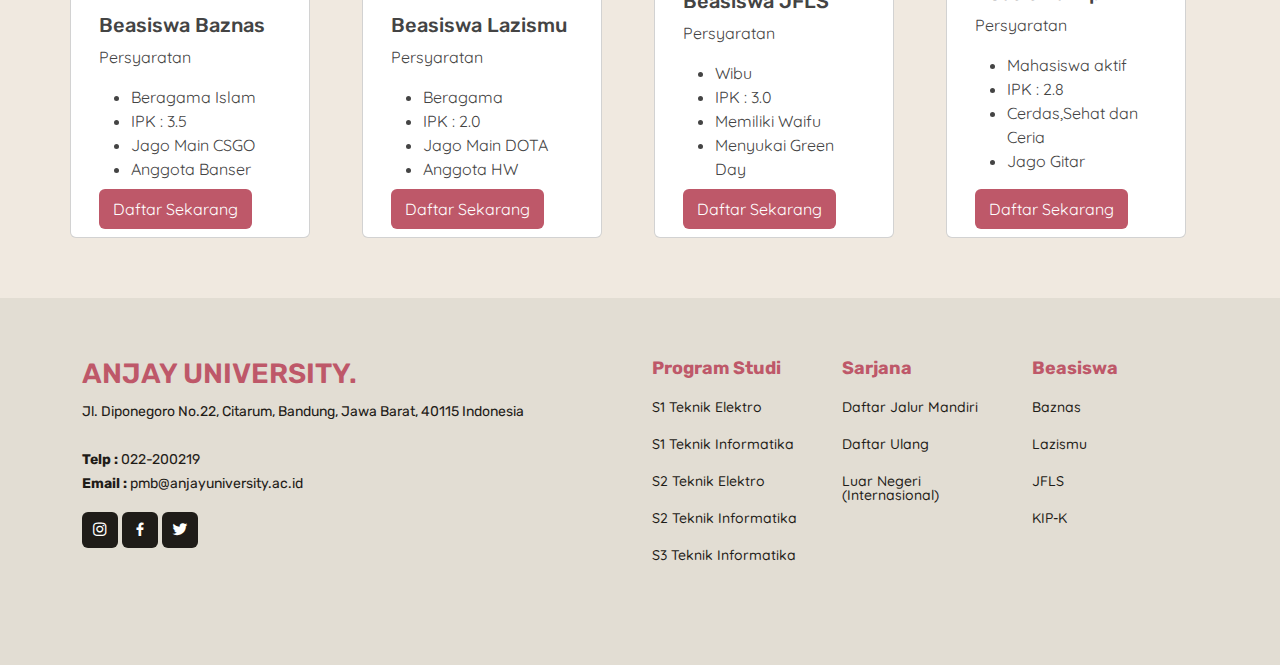
==== commit 1997fee3: "change footer layout" ====
--- a/pages/BeasiswaBiayaPendidikan/Beasiswa.html
+++ b/pages/BeasiswaBiayaPendidikan/Beasiswa.html
@@ -1,534 +1,434 @@
 <!DOCTYPE html>
 <html lang="en">
-    <head>
-        <meta charset="UTF-8" />
-        <meta http-equiv="X-UA-Compatible" content="IE=edge" />
-        <meta name="viewport" content="width=device-width, initial-scale=1.0" />
-
-        <title>PMB ANJAY University - Pascasarjana</title>
-
-        <link href="./../../assets/image/favicon.png" rel="icon" />
-
-        <link
-            rel="stylesheet"
-            href="./../../assets/bootstrap/css/bootstrap.min.css"
-        />
-        <link
-            rel="stylesheet"
-            href="./../../assets/bootstrap-icons/bootstrap-icons.css"
-        />
-        <link
-            rel="stylesheet"
-            href="./../../assets/boxicons/css/boxicons.min.css"
-        />
-
-        <link href="./../../assets/css/style.css" rel="stylesheet" />
-    </head>
-
-    <body>
-        <!-- ======= Header ======= -->
-        <header id="header" class="sticky-top bg-base-1">
-            <div class="container d-flex align-items-center">
-                <h1 class="logo me-auto">
-                    <a href="index.html">anjay university</a>
-                </h1>
-
-                <nav id="navbar" class="navbar">
-                    <ul>
-                        <li>
-                            <a
-                                class="nav-link scrollto"
-                                href="./../../index.html"
-                                >Beranda</a
-                            >
-                        </li>
-                        <li class="dropdown">
-                            <a href="#">
-                                <span>Program Studi</span>
-                                <i class="bi bi-chevron-down"></i>
-                            </a>
-                            <ul>
-                                <li class="dropdown">
-                                    <a href="#"
-                                        ><span>Fakultas Sains Teknologi</span>
-                                        <i class="bi bi-chevron-right"></i
-                                    ></a>
-                                    <ul>
-                                        <li>
-                                            <a href="#">S1 Teknik Elektro</a>
-                                        </li>
-                                        <li>
-                                            <a href="#"
-                                                >S1 Teknik Informatika</a
-                                            >
-                                        </li>
-                                        <li>
-                                            <a href="#">S2 Teknik Elektro</a>
-                                        </li>
-                                        <li>
-                                            <a href="#"
-                                                >S2 Teknik Informatika</a
-                                            >
-                                        </li>
-                                        <li>
-                                            <a href="#"
-                                                >S3 Teknik Informatika</a
-                                            >
-                                        </li>
-                                    </ul>
-                                </li>
+
+<head>
+    <meta charset="UTF-8" />
+    <meta http-equiv="X-UA-Compatible" content="IE=edge" />
+    <meta name="viewport" content="width=device-width, initial-scale=1.0" />
+
+    <title>PMB ANJAY University - Pascasarjana</title>
+
+    <link href="./../../assets/image/favicon.png" rel="icon" />
+
+    <link rel="stylesheet" href="./../../assets/bootstrap/css/bootstrap.min.css" />
+    <link rel="stylesheet" href="./../../assets/bootstrap-icons/bootstrap-icons.css" />
+    <link rel="stylesheet" href="./../../assets/boxicons/css/boxicons.min.css" />
+
+    <link href="./../../assets/css/style.css" rel="stylesheet" />
+</head>
+
+<body>
+    <!-- Header -->
+    <header id="header" class="sticky-top bg-base-1">
+        <div class="container d-flex align-items-center">
+            <h1 class="logo me-auto">
+                <a href="index.html">anjay university</a>
+            </h1>
+
+            <nav id="navbar" class="navbar">
+                <ul>
+                    <li>
+                        <a class="nav-link" href="./../../index.html">Beranda</a>
+                    </li>
+                    <li class="dropdown">
+                        <a href="#">
+                            <span>Program Studi</span>
+                            <i class="bi bi-chevron-down"></i>
+                        </a>
+                        <ul>
+                            <li class="dropdown">
+                                <a href="#"><span>Fakultas Sains Teknologi</span>
+                                    <i class="bi bi-chevron-right"></i></a>
+                                <ul>
+                                    <li>
+                                        <a href="#">S1 Teknik Elektro</a>
+                                    </li>
+                                    <li>
+                                        <a href="#">S1 Teknik Informatika</a>
+                                    </li>
+                                    <li>
+                                        <a href="#">S2 Teknik Elektro</a>
+                                    </li>
+                                    <li>
+                                        <a href="#">S2 Teknik Informatika</a>
+                                    </li>
+                                    <li>
+                                        <a href="#">S3 Teknik Informatika</a>
+                                    </li>
+                                </ul>
+                            </li>
+                        </ul>
+                    </li>
+                    <li class="dropdown">
+                        <a href="#">
+                            <span>Sarjana</span>
+                            <i class="bi bi-chevron-down"></i>
+                        </a>
+                        <ul>
+                            <li>
+                                <a href="./../Sarjana/JalurMandiri.html">Jalur Mandiri</a>
+                            </li>
+                            <li>
+                                <a href="./../Sarjana/DaftarUlang.html">Daftar Ulang</a>
+                            </li>
+                            <li>
+                                <a href="./../Sarjana/LuarNegeri.html">Luar Negeri (Internasional)</a>
+                            </li>
+                        </ul>
+                    </li>
+                    <li class="dropdown">
+                        <a href="#">
+                            <span>Pascasarjana</span>
+                            <i class="bi bi-chevron-down"></i>
+                        </a>
+                        <ul>
+                            <li>
+                                <a href="./../Pascasarjana/Pascasarjana.html">Beasiswa Lanjutan</a>
+                            </li>
+                        </ul>
+                    </li>
+                    <li class="dropdown">
+                        <a href="#" class="active">
+                            <span>Beasiswa Biaya Pendidikan</span>
+                            <i class="bi bi-chevron-down"></i>
+                        </a>
+                        <ul>
+                            <li>
+                                <a class="scrollto" href="#baznas">Baznas</a>
+                            </li>
+                            <li>
+                                <a class="scrollto" href="#lazismu">Lazismu</a>
+                            </li>
+                            <li>
+                                <a class="scrollto" href="#jfls">JFLS</a>
+                            </li>
+                            <li>
+                                <a class="scrollto" href="#kip-k">KIP-K</a>
+                            </li>
+                        </ul>
+                    </li>
+                    <li>
+                        <a class="getstarted" href="#">Log In</a>
+                    </li>
+                </ul>
+                <i class="bi bi-list mobile-nav-toggle"></i>
+            </nav>
+        </div>
+    </header>
+    <!-- End Header -->
+
+    <!-- Breadcrumbs -->
+    <section id="breadcrumbs" class="breadcrumbs">
+        <div class="container">
+            <ol>
+                <li><a href="./../../index.html">Beranda</a></li>
+                <li>Beasiswa Biaya Pendidikan</li>
+            </ol>
+            <h2 class="text-center mt-5" style="font-size: 3rem; font-weight: bold; text-transform: uppercase;">
+                Informasi Beasiswa</h2>
+        </div>
+    </section>
+    <!-- End Breadcrumbs -->
+
+    <!-- Beasiswa Baznas Section Start -->
+    <section class="inner-page1 section-bg" id="baznas">
+        <div class="container">
+            <div class="row content">
+                <div class="col-lg-6 col-sm-12">
+                    <h3>Beasiswa Baznas</h3>
+                    <p>
+                        LBB adalah program dari Divisi Pendistribusian dan
+                        Pendayagunaan yang bertugas menyediakan dana
+                        pendidikan demi terjaminnya keberlangsungan program
+                        pendidikan bagi golongan mahasiswa kurang mampu/
+                        miskin sebagai pertanggungjawaban antar generasi.
+                        Dalam tugasnya LBB menyelenggarakan fungsi
+                        Perencanaan, Pelaksanaan, Pengendalian, dan
+                        Pelaporan.
+                    </p>
+                </div>
+                <div class="col-lg-6 col-sm-12">
+                    <img src="../../assets/image/beasiswa-1jpeg.jpeg" class="beasiswa-1 img-fluid rounded-2"
+                        alt="beasiswa-1" />
+                </div>
+            </div>
+        </div>
+    </section>
+    <!-- Beasiswa Baznas Section End -->
+
+    <!-- Beasiswa Lazismu Section Start -->
+    <section class="inner-page2" id="lazismu">
+        <div class="container">
+            <div class="row content">
+                <div class="col-lg-6 col-sm-12">
+                    <img src="../../assets/image/beasiswa-2.jpg" class="beasiswa-1 img-fluid rounded-2"
+                        alt="beasiswa-1" />
+                </div>
+                <div class="col-lg-6 col-sm-12">
+                    <h3>Beasiswa Lazismu</h3>
+                    <p>
+                        Lazismu memberi kesempatan bagi mahasiswa yang
+                        sedang menempuh studi untuk mendapatkan bantuan
+                        biaya pendidikan melalui seleksi program beasiswa
+                        sang surya sesuai dengan ketentuan. Program beasiswa
+                        yang ditawarkan meliputi:
+                    </p>
+                    <p>
+                        Beasiswa kader : Bantuan biaya pendidikan bagi
+                        mahasiswa yang aktif sebagai kader persyarikatan di
+                        Ortom Muhammadiyah.
+                    </p>
+
+                    <p>
+                        Beasiswa Dhuafa : Bantuan biaya pendidikan bagi
+                        mahasiswa dari keluarga kurang mampu.
+                    </p>
+                </div>
+            </div>
+        </div>
+    </section>
+    <!-- Beasiswa Lazismu Section End -->
+
+    <!-- Beasiswa JFLS Start -->
+    <section class="inner-page3 section-bg" id="jfls">
+        <div class="container">
+            <div class="row content">
+                <div class="col-lg-6 col-sm-12">
+                    <h3>Beasiswa JFLS</h3>
+                    <h3>Jabar Future Leadership</h3>
+                    <p>
+                        JFLS Merupakan program bantuan biaya pendidikan
+                        tinggi dari Pemerintah Provinsi Jawa Barat melalui
+                        Dinas Pendidikan untuk masyarakat Jawa Barat yang
+                        sedang menempuh pendidikan jenjang D3, D4, S1, S2,
+                        atau S3 yang berprestasi di bidang akademik maupun
+                        non-akademik. Program ini diperuntukan bagi
+                        masyarakat yang berkedudukan di Jawa Barat dan
+                        berkuliah di Perguruan Tinggi yang bekerjasama
+                        dengan Pemerintah Provinsi Jawa Barat.
+                    </p>
+                    <p>
+                        Pemberian beasiswa ini bertujuan untuk menyiapkan
+                        generasi muda Jawa Barat sebagai calon pemimpin di
+                        masa depan yang memiliki jiwa kepemimpinan dan
+                        kewirausahaan. Setiap mahasiswa nantinya akan
+                        menerima manfaat berupa bantuan biaya pendidikan
+                        serta program pendampingan di setiap tahunnya.
+                    </p>
+                </div>
+                <div class="col-lg-6 col-sm-12">
+                    <img src="../../assets/image/beasiswa-3.jpg" class="beasiswa-1 img-fluid rounded-2"
+                        alt="beasiswa-1" />
+                </div>
+            </div>
+        </div>
+    </section>
+    <!-- Beasiswa JFLS End -->
+
+    <!-- Beasiswa KIP-K Start -->
+    <section class="inner-page4" id="kip-k">
+        <div class="container">
+            <div class="row content">
+                <div class="col-lg-6 col-lg-12">
+                    <img src="../../assets/image/beasiswa-4.jpg" class="beasiswa-1 img-fluid rounded-2"
+                        alt="beasiswa-1" />
+                </div>
+                <div class="col-lg-6 col-lg-12">
+                    <h3>Beasiswa KIP-K</h3>
+                    <p>
+                        Pemerintah Konoha terus berkomitmen untuk fokus
+                        meningkatkan pembangunan Sumberdaya Manusia melalui
+                        berbagai upaya cerdas. Kartu Indonesia Pintar Kuliah
+                        (KIP-Kuliah) adalah salah satu upaya untuk membantu
+                        asa para siswa yang memiliki keterbatasan ekonomi
+                        tetapi berprestasi untuk melanjutkan studi di
+                        perguruan tinggi.
+                    </p>
+                    <p>
+                        Sejak Tahun 2022, kartu identitas mahasiswa sebagai
+                        penerima KIP Kuliah tidak lagi menjadi satu dengan
+                        kartu ATM. Kartu identitas tersebut berupa Kartu KIP
+                        Kuliah Digital yang bisa diakses di masing-masing
+                        akun mahasiswa. Informasi tentang KIP Kuliah digital
+                        dapat dilihat di tautan berikut :
+                        <a href="https://docs.google.com/presentation/d/1Hp1g2MsRx-6W33ZrnRYxEgEImzXVWZ68BMgJ_8SeJqw/edit#slide=id.p"
+                            class="fw-semibold">
+                            Buku Saku KIP-K untuk Mahasiswa
+                        </a>
+                    </p>
+                </div>
+            </div>
+        </div>
+    </section>
+    <hr />
+    <!-- Beasiswa KIP-K End -->
+
+    <!-- Start Card Beasiswa -->
+    <section id="cards">
+        <div class="container">
+            <div class="row">
+                <h2 class="text-center mb-5">Daftar Sekarang !</h2>
+                <div class="daftar-sekarang row d-lg-flex justify-content-between">
+                    <div class="card" style="width: 15rem">
+                        <div class="card-image h-75">
+                            <img src="../../assets/image/card-baznas.png" class="card-img-top" alt="..." />
+                        </div>
+                        <div class="card-body">
+                            <h5 class="card-title">Beasiswa Baznas</h5>
+                            <p>Persyaratan</p>
+                            <ul class="card-text">
+                                <li>Beragama Islam</li>
+                                <li>IPK : 3.5</li>
+                                <li>Jago Main CSGO</li>
+                                <li>Anggota Banser</li>
                             </ul>
-                        </li>
-                        <li class="dropdown">
-                            <a href="#">
-                                <span>Sarjana</span>
-                                <i class="bi bi-chevron-down"></i>
-                            </a>
-                            <ul>
-                                <li>
-                                    <a href="./pages/Sarjana/JalurMandiri.html"
-                                        >Jalur Mandiri</a
-                                    >
-                                </li>
-                                <li>
-                                    <a href="./pages/Sarjana/DaftarUlang.html"
-                                        >Daftar Ulang</a
-                                    >
-                                </li>
-                                <li>
-                                    <a href="./pages/Sarjana/LuarNegeri.html"
-                                        >Luar Negeri (Internasional)</a
-                                    >
-                                </li>
+                            <a href="https://baznas.go.id/bayarzakat?gclid=CjwKCAiA2rOeBhAsEiwA2Pl7Q_AM1GnBSn9RDJmeT56UHVZ-T9EZd8HL1ESipczEdCaKjqFIQoFBvhoChFwQAvD_BwE"
+                                class="daftar-btn">Daftar Sekarang</a>
+                        </div>
+                    </div>
+                    <div class="card" style="width: 15rem">
+                        <div class="card-image h-75">
+                            <img src="../../assets/image/card-lazismu.png" class="card-img-top" alt="..." />
+                        </div>
+                        <div class="card-body">
+                            <h5 class="card-title">Beasiswa Lazismu</h5>
+                            <p>Persyaratan</p>
+                            <ul class="card-text">
+                                <li>Beragama</li>
+                                <li>IPK : 2.0</li>
+                                <li>Jago Main DOTA</li>
+                                <li>Anggota HW</li>
                             </ul>
-                        </li>
-                        <li class="dropdown">
-                            <a href="#">
-                                <span>Pascasarjana</span>
-                                <i class="bi bi-chevron-down"></i>
-                            </a>
-                            <ul>
-                                <li>
-                                    <a href="#">Beasiswa Lanjutan</a>
-                                </li>
+                            <a href="https://lazismu.org/" class="daftar-btn">Daftar Sekarang</a>
+                        </div>
+                    </div>
+                    <div class="card" style="width: 15rem">
+                        <div class="card-image h-75">
+                            <img src="../../assets/image/card-jfls.jpg" class="card-img-top" alt="..." />
+                        </div>
+                        <div class="card-body">
+                            <h5 class="card-title">Beasiswa JFLS</h5>
+                            <p>Persyaratan</p>
+                            <ul class="card-text">
+                                <li>Wibu</li>
+                                <li>IPK : 3.0</li>
+                                <li>Memiliki Waifu</li>
+                                <li>Menyukai Green Day</li>
                             </ul>
-                        </li>
-                        <li class="dropdown">
-                            <a href="#" class="active">
-                                <span>Beasiswa Biaya Pendidikan</span>
-                                <i class="bi bi-chevron-down"></i>
-                            </a>
-                            <ul>
-                                <li>
-                                    <a class="scrollto" href="#baznas"
-                                        >Baznas</a
-                                    >
-                                </li>
-                                <li>
-                                    <a class="scrollto" href="#lazismu"
-                                        >Lazismu</a
-                                    >
-                                </li>
-                                <li>
-                                    <a class="scrollto" href="#jfls">JFLS</a>
-                                </li>
-                                <li>
-                                    <a class="scrollto" href="#kip-k">KIP-K</a>
-                                </li>
+                            <a href="https://beasiswa-jfl.disdik.jabarprov.go.id/" class="daftar-btn">Daftar
+                                Sekarang</a>
+                        </div>
+                    </div>
+                    <div class="card" style="width: 15rem">
+                        <div class="card-image h-75 d-flex align-items-center justify-content-center">
+                            <img src="../../assets/image/card-kip.png"
+                                class="card-img-top w-75 d-flex align-self-center" alt="..." />
+                        </div>
+                        <div class="card-body">
+                            <h5 class="card-title">Beasiswa Kip-K</h5>
+                            <p>Persyaratan</p>
+                            <ul class="card-text mb-4">
+                                <li>Mahasiswa aktif</li>
+                                <li>IPK : 2.8</li>
+                                <li>Cerdas,Sehat dan Ceria</li>
+                                <li>Jago Gitar</li>
                             </ul>
-                        </li>
-                        <li>
-                            <a class="getstarted scrollto" href="#about"
-                                >Log In</a
-                            >
-                        </li>
-                    </ul>
-                    <i class="bi bi-list mobile-nav-toggle"></i>
-                </nav>
-            </div>
-        </header>
-        <!-- End Header -->
-        <!-- ======= Breadcrumbs ======= -->
-        <section id="breadcrumbs" class="breadcrumbs">
-            <div class="container">
-                <ol>
-                    <li><a href="./../../index.html">Beranda</a></li>
-                    <li>Beasiswa Biaya Pendidikan</li>
-                </ol>
-                <h2 class="text-center mt-5">Informasi Beasiswa</h2>
-            </div>
-        </section>
-        <!-- End Breadcrumbs -->
-        <!-- Beasiswa Baznas Section Start -->
-        <section class="inner-page1 section-bg" id="baznas">
+                            <a href="https://kip-kuliah.kemdikbud.go.id/" class="daftar-btn">Daftar Sekarang</a>
+                        </div>
+                    </div>
+                </div>
+            </div>
+        </div>
+    </section>
+    <!-- End Card Beasiswa -->
+
+    <!-- Footer -->
+    <footer id="footer">
+        <div class="footer-top section-bg">
             <div class="container">
                 <div class="row">
-                    <div class="col">
-                        <h3>Beasiswa Baznas</h3>
+                    <div class="col-lg-6 col-md-6 footer-contact">
+                        <h3>Anjay University.</h3>
                         <p>
-                            LBB adalah program dari Divisi Pendistribusian dan
-                            Pendayagunaan yang bertugas menyediakan dana
-                            pendidikan demi terjaminnya keberlangsungan program
-                            pendidikan bagi golongan mahasiswa kurang mampu/
-                            miskin sebagai pertanggungjawaban antar generasi.
-                            Dalam tugasnya LBB menyelenggarakan fungsi
-                            Perencanaan, Pelaksanaan, Pengendalian, dan
-                            Pelaporan.
+                            Jl. Diponegoro No.22,
+                            Citarum, Bandung, Jawa Barat, 40115
+                            Indonesia <br /><br />
+                            <strong>Telp :</strong> 022-200219<br />
+                            <strong>Email :</strong>
+                            pmb@anjayuniversity.ac.id<br />
                         </p>
-                    </div>
-                    <div class="col">
-                        <img
-                            src="../../assets/image/beasiswa-1jpeg.jpeg"
-                            class="beasiswa-1 img-fluid rounded-2"
-                            alt="beasiswa-1"
-                        />
-                    </div>
-                </div>
-            </div>
-        </section>
-        <!-- Beasiswa Baznas Section End -->
-        <!-- Beasiswa Lazismu Section Start -->
-        <section class="inner-page2" id="lazismu">
-            <div class="container">
-                <div class="row">
-                    <div class="col">
-                        <img
-                            src="../../assets/image/beasiswa-2.jpg"
-                            class="beasiswa-1 img-fluid rounded-2"
-                            alt="beasiswa-1"
-                        />
-                    </div>
-                    <div class="col">
-                        <h3>Beasiswa Lazismu</h3>
-                        <p>
-                            Lazismu memberi kesempatan bagi mahasiswa yang
-                            sedang menempuh studi untuk mendapatkan bantuan
-                            biaya pendidikan melalui seleksi program beasiswa
-                            sang surya sesuai dengan ketentuan. Program beasiswa
-                            yang ditawarkan meliputi:
-                        </p>
-                        <p>
-                            Beasiswa kader : Bantuan biaya pendidikan bagi
-                            mahasiswa yang aktif sebagai kader persyarikatan di
-                            Ortom Muhammadiyah.
-                        </p>
-
-                        <p>
-                            Beasiswa Dhuafa : Bantuan biaya pendidikan bagi
-                            mahasiswa dari keluarga kurang mampu.
-                        </p>
-                    </div>
-                </div>
-            </div>
-        </section>
-        <!-- Beasiswa Lazismu Section End -->
-        <!-- Beasiswa JFLS Start -->
-        <section class="inner-page3 section-bg" id="jfls">
-            <div class="container">
-                <div class="row">
-                    <div class="col">
-                        <h3>Beasiswa JFLS</h3>
-                        <h3>Jabar Future Leadership</h3>
-                        <p>
-                            JFLS Merupakan program bantuan biaya pendidikan
-                            tinggi dari Pemerintah Provinsi Jawa Barat melalui
-                            Dinas Pendidikan untuk masyarakat Jawa Barat yang
-                            sedang menempuh pendidikan jenjang D3, D4, S1, S2,
-                            atau S3 yang berprestasi di bidang akademik maupun
-                            non-akademik. Program ini diperuntukan bagi
-                            masyarakat yang berkedudukan di Jawa Barat dan
-                            berkuliah di Perguruan Tinggi yang bekerjasama
-                            dengan Pemerintah Provinsi Jawa Barat.
-                        </p>
-                        <p>
-                            Pemberian beasiswa ini bertujuan untuk menyiapkan
-                            generasi muda Jawa Barat sebagai calon pemimpin di
-                            masa depan yang memiliki jiwa kepemimpinan dan
-                            kewirausahaan. Setiap mahasiswa nantinya akan
-                            menerima manfaat berupa bantuan biaya pendidikan
-                            serta program pendampingan di setiap tahunnya.
-                        </p>
-                    </div>
-                    <div class="col">
-                        <img
-                            src="../../assets/image/beasiswa-3.jpg"
-                            class="beasiswa-1 img-fluid rounded-2"
-                            alt="beasiswa-1"
-                        />
-                    </div>
-                </div>
-            </div>
-        </section>
-        <!-- Beasiswa JFLS End -->
-        <!-- Beasiswa KIP-K Start -->
-        <section class="inner-page4" id="kip-k">
-            <div class="container">
-                <div class="row">
-                    <div class="col">
-                        <img
-                            src="../../assets/image/beasiswa-4.jpg"
-                            class="beasiswa-1 img-fluid rounded-2"
-                            alt="beasiswa-1"
-                        />
-                    </div>
-                    <div class="col">
-                        <h3>Beasiswa KIP-K</h3>
-                        <p>
-                            Pemerintah Konoha terus berkomitmen untuk fokus
-                            meningkatkan pembangunan Sumberdaya Manusia melalui
-                            berbagai upaya cerdas. Kartu Indonesia Pintar Kuliah
-                            (KIP-Kuliah) adalah salah satu upaya untuk membantu
-                            asa para siswa yang memiliki keterbatasan ekonomi
-                            tetapi berprestasi untuk melanjutkan studi di
-                            perguruan tinggi.
-                        </p>
-                        <p>
-                            Sejak Tahun 2022, kartu identitas mahasiswa sebagai
-                            penerima KIP Kuliah tidak lagi menjadi satu dengan
-                            kartu ATM. Kartu identitas tersebut berupa Kartu KIP
-                            Kuliah Digital yang bisa diakses di masing-masing
-                            akun mahasiswa. Informasi tentang KIP Kuliah digital
-                            dapat dilihat di tautan berikut :
-                            <a
-                                href="https://docs.google.com/presentation/d/1Hp1g2MsRx-6W33ZrnRYxEgEImzXVWZ68BMgJ_8SeJqw/edit#slide=id.p"
-                                class="bg-warning"
-                                >Buku Saku KIP-K untuk Mahasiswa</a
-                            >
-                        </p>
-                    </div>
-                </div>
-            </div>
-        </section>
-        <hr />
-        <!-- Beasiswa KIP-K End -->
-        <!-- Start Card Beasiswa -->
-        <section id="cards">
-            <div class="container">
-                <div class="row">
-                    <h2 class="text-center mb-5">Daftar Sekarang !</h2>
-                    <div class="daftar-sekarang d-flex justify-content-between">
-                        <div class="card" style="width: 15rem">
-                            <div class="card-image h-75">
-                                <img
-                                    src="../../assets/image/card-baznas.png"
-                                    class="card-img-top"
-                                    alt="..."
-                                />
-                            </div>
-                            <div class="card-body">
-                                <h5 class="card-title">Beasiswa Baznas</h5>
-                                <p>Persyaratan</p>
-                                <ul class="card-text">
-                                    <li>Beragama Islam</li>
-                                    <li>IPK : 3.5</li>
-                                    <li>Jago Main CSGO</li>
-                                    <li>Anggota Banser</li>
-                                </ul>
-                                <a
-                                    href="https://baznas.go.id/bayarzakat?gclid=CjwKCAiA2rOeBhAsEiwA2Pl7Q_AM1GnBSn9RDJmeT56UHVZ-T9EZd8HL1ESipczEdCaKjqFIQoFBvhoChFwQAvD_BwE"
-                                    class="btn btn-danger"
-                                    >Daftar Sekarang</a
-                                >
-                            </div>
-                        </div>
-                        <div class="card" style="width: 15rem">
-                            <div class="card-image h-75">
-                                <img
-                                    src="../../assets/image/card-lazismu.png"
-                                    class="card-img-top"
-                                    alt="..."
-                                />
-                            </div>
-                            <div class="card-body">
-                                <h5 class="card-title">Beasiswa Lazismu</h5>
-                                <p>Persyaratan</p>
-                                <ul class="card-text">
-                                    <li>Beragama</li>
-                                    <li>IPK : 2.0</li>
-                                    <li>Jago Main DOTA</li>
-                                    <li>Anggota HW</li>
-                                </ul>
-                                <a
-                                    href="https://lazismu.org/"
-                                    class="btn btn-danger"
-                                    >Daftar Sekarang</a
-                                >
-                            </div>
-                        </div>
-                        <div class="card" style="width: 15rem">
-                            <div class="card-image h-75">
-                                <img
-                                    src="../../assets/image/card-jfls.jpg"
-                                    class="card-img-top"
-                                    alt="..."
-                                />
-                            </div>
-                            <div class="card-body">
-                                <h5 class="card-title">Beasiswa JFLS</h5>
-                                <p>Persyaratan</p>
-                                <ul class="card-text">
-                                    <li>Wibu</li>
-                                    <li>IPK : 3.0</li>
-                                    <li>Memiliki Waifu</li>
-                                    <li>Menyukai Green Day</li>
-                                </ul>
-                                <a
-                                    href="https://beasiswa-jfl.disdik.jabarprov.go.id/"
-                                    class="btn btn-danger"
-                                    >Daftar Sekarang</a
-                                >
-                            </div>
-                        </div>
-                        <div class="card" style="width: 15rem">
-                            <div
-                                class="card-image h-75 d-flex align-items-center justify-content-center"
-                            >
-                                <img
-                                    src="../../assets/image/card-kip.png"
-                                    class="card-img-top w-75 d-flex align-self-center"
-                                    alt="..."
-                                />
-                            </div>
-                            <div class="card-body">
-                                <h5 class="card-title">Beasiswa Kip-K</h5>
-                                <p>Persyaratan</p>
-                                <ul class="card-text">
-                                    <li>Mahasiswa aktif</li>
-                                    <li>IPK : 2.8</li>
-                                    <li>Cerdas,Sehat dan Ceria</li>
-                                    <li>Jago Gitar</li>
-                                </ul>
-                                <a
-                                    href="https://kip-kuliah.kemdikbud.go.id/"
-                                    class="btn btn-danger"
-                                    >Daftar Sekarang</a
-                                >
-                            </div>
-                        </div>
-                    </div>
-                </div>
-            </div>
-        </section>
-        <!-- End Card Beasiswa -->
-        <!-- ======= Footer ======= -->
-        <footer id="footer">
-            <div class="footer-top section-bg">
-                <div class="container">
-                    <div class="row">
-                        <div class="col-lg-3 col-md-6 footer-contact">
-                            <h3>Anjay University</h3>
-                            <p>
-                                Jl. Diponegoro No.22, <br />
-                                Citarum, Bandung, Jawa Barat, 40115<br />
-                                Indonesia <br /><br />
-                                <strong>Telp :</strong> 022-200219<br />
-                                <strong>Email :</strong>
-                                pmb@anjayuniversity.ac.id<br />
-                            </p>
-                        </div>
-
-                        <div class="col-lg-3 col-md-6 footer-links">
-                            <h4>Useful Links</h4>
-                            <ul>
-                                <li>
-                                    <i class="bx bx-chevron-right"></i>
-                                    <a href="#">Home</a>
-                                </li>
-                                <li>
-                                    <i class="bx bx-chevron-right"></i>
-                                    <a href="#">About us</a>
-                                </li>
-                                <li>
-                                    <i class="bx bx-chevron-right"></i>
-                                    <a href="#">Services</a>
-                                </li>
-                                <li>
-                                    <i class="bx bx-chevron-right"></i>
-                                    <a href="#">Terms of service</a>
-                                </li>
-                                <li>
-                                    <i class="bx bx-chevron-right"></i>
-                                    <a href="#">Privacy policy</a>
-                                </li>
-                            </ul>
-                        </div>
-
-                        <div class="col-lg-3 col-md-6 footer-links">
-                            <h4>Our Services</h4>
-                            <ul>
-                                <li>
-                                    <i class="bx bx-chevron-right"></i>
-                                    <a href="#">Web Design</a>
-                                </li>
-                                <li>
-                                    <i class="bx bx-chevron-right"></i>
-                                    <a href="#">Web Development</a>
-                                </li>
-                                <li>
-                                    <i class="bx bx-chevron-right"></i>
-                                    <a href="#">Product Management</a>
-                                </li>
-                                <li>
-                                    <i class="bx bx-chevron-right"></i>
-                                    <a href="#">Marketing</a>
-                                </li>
-                                <li>
-                                    <i class="bx bx-chevron-right"></i>
-                                    <a href="#">Graphic Design</a>
-                                </li>
-                            </ul>
-                        </div>
-
-                        <div class="col-lg-3 col-md-6 footer-links">
-                            <h4>Our Social Networks</h4>
-                            <p class="text-black">
-                                Cras fermentum odio eu feugiat lide par naso
-                                tierra videa magna derita valies
-                            </p>
-                            <div class="social-links mt-3">
-                                <a href="#" class="twitter"
-                                    ><i class="bx bxl-twitter"></i
-                                ></a>
-                                <a href="#" class="facebook"
-                                    ><i class="bx bxl-facebook"></i
-                                ></a>
-                                <a href="#" class="instagram"
-                                    ><i class="bx bxl-instagram"></i
-                                ></a>
-                                <a href="#" class="google-plus"
-                                    ><i class="bx bxl-skype"></i
-                                ></a>
-                                <a href="#" class="linkedin"
-                                    ><i class="bx bxl-linkedin"></i
-                                ></a>
-                            </div>
-                        </div>
-                    </div>
-                </div>
-            </div>
-
-            <div class="container footer-bottom clearfix">
-                <div class="copyright">
-                    &copy; Copyright
-                    <strong><span>Kelompok 2</span></strong
-                    >. All Rights Reserved
-                </div>
-                <div class="credits">
-                    Designed by
-                    <a href="#!">Kelompok 2</a>
-                </div>
-            </div>
-        </footer>
-        <!-- End Footer -->
-
-        <a
-            href="#"
-            class="back-to-top d-flex align-items-center justify-content-center"
-            ><i class="bi bi-arrow-up-short"></i
-        ></a>
-
-        <script src="./../../assets/bootstrap/js/bootstrap.bundle.min.js"></script>
-
-        <script src="./../../assets/js/script.js"></script>
-    </body>
-</html>
+                        <div class="social-links mt-3">
+                            <a href="#" class="instagram"><i class="bx bxl-instagram"></i></a>
+                            <a href="#" class="facebook"><i class="bx bxl-facebook"></i></a>
+                            <a href="#" class="twitter"><i class="bx bxl-twitter"></i></a>
+                        </div>
+                    </div>
+
+                    <div class="col-lg-2 col-md-6 footer-links">
+                        <h4>Program Studi</h4>
+                        <ul>
+                            <li>
+                                <a href="#">S1 Teknik Elektro</a>
+                            </li>
+                            <li>
+                                <a href="#">S1 Teknik Informatika</a>
+                            </li>
+                            <li>
+                                <a href="#">S2 Teknik Elektro</a>
+                            </li>
+                            <li>
+                                <a href="#">S2 Teknik Informatika</a>
+                            </li>
+                            <li>
+                                <a href="#">S3 Teknik Informatika</a>
+                            </li>
+                        </ul>
+                    </div>
+
+                    <div class="col-lg-2 col-md-6 footer-links">
+                        <h4>Sarjana</h4>
+                        <ul>
+                            <li>
+                                <a href="#">Daftar Jalur Mandiri</a>
+                            </li>
+                            <li>
+                                <a href="#">Daftar Ulang</a>
+                            </li>
+                            <li>
+                                <a href="#">Luar Negeri (Internasional)</a>
+                            </li>
+                        </ul>
+                    </div>
+
+                    <div class="col-lg-2 col-md-6 footer-links">
+                        <h4>Beasiswa</h4>
+                        <ul>
+                            <li>
+                                <a href="#">Baznas</a>
+                            </li>
+                            <li>
+                                <a href="#">Lazismu</a>
+                            </li>
+                            <li>
+                                <a href="#">JFLS</a>
+                            </li>
+                            <li>
+                                <a href="#">KIP-K</a>
+                            </li>
+                        </ul>
+                    </div>
+                </div>
+            </div>
+        </div>
+    </footer>
+    <!-- End Footer -->
+
+    <a href="#" class="back-to-top d-flex align-items-center justify-content-center"><i
+            class="bi bi-arrow-up-short"></i></a>
+
+    <script src="./../../assets/bootstrap/js/bootstrap.bundle.min.js"></script>
+
+    <script src="./../../assets/js/script.js"></script>
+</body>
+
+</html>--- a/assets/css/style.css
+++ b/assets/css/style.css
@@ -1,6 +1,3 @@
-/*--------------------------------------------------------------
-# General
---------------------------------------------------------------*/
 @import url('https://fonts.googleapis.com/css2?family=Quicksand:wght@300;400;500;600;700&family=Rubik:wght@400;500;600&display=swap');
 
 /* variabels */
@@ -47,9 +44,9 @@
     font-family: 'Rubik', sans-serif;
 }
 
-/*--------------------------------------------------------------
+/*
 # Preloader
---------------------------------------------------------------*/
+*/
 #preloader {
     position: fixed;
     top: 0;
@@ -96,9 +93,7 @@
     }
 }
 
-/*--------------------------------------------------------------
-# Back to top button
---------------------------------------------------------------*/
+/* Back To Top Button */
 .back-to-top {
     position: fixed;
     visibility: hidden;
@@ -129,9 +124,7 @@
     opacity: 1;
 }
 
-/*--------------------------------------------------------------
-# Header
---------------------------------------------------------------*/
+/* Header */
 #header {
     transition: all 0.5s;
     z-index: 997;
@@ -161,12 +154,8 @@
     max-height: 40px;
 }
 
-/*--------------------------------------------------------------
-# Navigation Menu
---------------------------------------------------------------*/
-/**
-* Desktop Navigation 
-*/
+/* Navigation Menu */
+/* Desktop Navigation */
 .navbar {
     padding: 0;
 }
@@ -206,7 +195,7 @@
 .navbar a:hover,
 .navbar .active,
 .navbar .active:focus,
-.navbar li:hover > a {
+.navbar li:hover>a {
     color: var(--base-2);
 }
 
@@ -253,7 +242,7 @@
     font-size: 14px;
     text-transform: none;
     font-weight: 500;
-    color: #0c3c53;
+    color: var(--base-1);
 }
 
 .navbar .dropdown ul a i {
@@ -262,11 +251,11 @@
 
 .navbar .dropdown ul a:hover,
 .navbar .dropdown ul .active:hover,
-.navbar .dropdown ul li:hover > a {
-    color: var(--base-2);
-}
-
-.navbar .dropdown:hover > ul {
+.navbar .dropdown ul li:hover>a {
+    color: var(--base-2);
+}
+
+.navbar .dropdown:hover>ul {
     opacity: 1;
     top: 100%;
     visibility: visible;
@@ -278,7 +267,7 @@
     visibility: hidden;
 }
 
-.navbar .dropdown .dropdown:hover > ul {
+.navbar .dropdown .dropdown:hover>ul {
     opacity: 1;
     top: 0;
     left: 100%;
@@ -290,14 +279,12 @@
         left: -90%;
     }
 
-    .navbar .dropdown .dropdown:hover > ul {
+    .navbar .dropdown .dropdown:hover>ul {
         left: -100%;
     }
 }
 
-/**
-* Mobile Navigation 
-*/
+/* Mobile Navigation */
 .mobile-nav-toggle {
     color: #fff;
     font-size: 28px;
@@ -328,7 +315,7 @@
     right: 0;
     left: 0;
     bottom: 0;
-    background: rgba(40, 58, 90, 0.9);
+    background: rgba(50, 48, 48, 0.9);
     transition: 0.3s;
     z-index: 999;
 }
@@ -357,19 +344,23 @@
 .navbar-mobile a:focus {
     padding: 10px 20px;
     font-size: 15px;
-    color: #37517e;
+    color: var(--base-1);
 }
 
 .navbar-mobile a:hover,
 .navbar-mobile .active,
-.navbar-mobile li:hover > a {
+.navbar-mobile li:hover>a {
     color: var(--base-2);
 }
 
 .navbar-mobile .getstarted,
 .navbar-mobile .getstarted:focus {
     margin: 15px;
-    color: #37517e;
+    color: var(--base-1);
+    background: #fff;
+    border: 2px solid var(--base-1);
+    font-weight: 600;
+    box-shadow: 0.3rem 0.3rem var(--base-1);
 }
 
 .navbar-mobile .dropdown ul {
@@ -398,17 +389,17 @@
 
 .navbar-mobile .dropdown ul a:hover,
 .navbar-mobile .dropdown ul .active:hover,
-.navbar-mobile .dropdown ul li:hover > a {
-    color: var(--base-2);
-}
-
-.navbar-mobile .dropdown > .dropdown-active {
+.navbar-mobile .dropdown ul li:hover>a {
+    color: var(--base-2);
+}
+
+.navbar-mobile .dropdown>.dropdown-active {
     display: block;
 }
 
-/*--------------------------------------------------------------
+/*
 # Hero Section
---------------------------------------------------------------*/
+*/
 #hero {
     width: 100%;
     height: 70vh;
@@ -560,21 +551,19 @@
     }
 }
 
-/*--------------------------------------------------------------
+/*
 # Sections General
---------------------------------------------------------------*/
+*/
 section {
     padding: 60px 0;
     overflow: hidden;
 }
 
 .section-bg {
-    /* background-color: #f3f5fa; */
     background-color: #e2ddd3;
 }
 
 .section-title {
-    /* text-align: center; */
     padding-bottom: 30px;
 }
 
@@ -603,36 +592,15 @@
     margin-bottom: 0;
 }
 
-/*--------------------------------------------------------------
-# Clients
---------------------------------------------------------------*/
-.clients {
-    padding: 12px 0;
-    text-align: center;
-}
-
-.clients img {
-    max-width: 45%;
-    transition: all 0.4s ease-in-out;
-    display: inline-block;
-    padding: 15px 0;
-    filter: grayscale(100);
-}
-
-.clients img:hover {
-    filter: none;
-    transform: scale(1.1);
-}
-
-@media (max-width: 768px) {
-    .clients img {
-        max-width: 40%;
-    }
-}
-
-/*--------------------------------------------------------------
+@media (max-width: 575px) {
+    .section-title h2::after {
+        left: calc(20% - 70px);
+    }
+}
+
+/*
 # Pengumuman
---------------------------------------------------------------*/
+*/
 .pengumuman .content h3 {
     font-weight: 600;
     font-size: 26px;
@@ -648,7 +616,7 @@
     position: relative;
 }
 
-.pengumuman .content ul li + li {
+.pengumuman .content ul li+li {
     margin-top: 10px;
 }
 
@@ -688,973 +656,96 @@
     text-decoration: none;
 }
 
-/* .pengumuman .carousel-item {
-    background: #f0e9e0;
-} */
-
-/*--------------------------------------------------------------
-# Why Us
---------------------------------------------------------------*/
-.why-us .content {
-    padding: 60px 100px 0 100px;
-}
-
-.why-us .content h3 {
-    font-weight: 400;
-    font-size: 34px;
-    color: #37517e;
-}
-
-.why-us .content h4 {
-    font-size: 20px;
-    font-weight: 700;
-    margin-top: 5px;
-}
-
-.why-us .content p {
-    font-size: 15px;
-    color: #848484;
-}
-
-.why-us .img {
-    background-size: contain;
-    background-repeat: no-repeat;
-    background-position: center center;
-}
-
-.why-us .accordion-list {
-    padding: 0 100px 60px 100px;
-}
-
-.why-us .accordion-list ul {
+@media (max-width: 575px) {
+    .pengumuman .carousel-item img {
+        width: 100% !important;
+    }
+}
+
+/* Informasi Umum */
+.informasi-umum .informasi-umum-list {
+    padding: 0 100px;
+}
+
+.informasi-umum .informasi-umum-list ul {
     padding: 0;
     list-style: none;
 }
 
-.why-us .accordion-list li + li {
-    margin-top: 15px;
-}
-
-.why-us .accordion-list li {
+.informasi-umum .informasi-umum-list li+li {
+    margin-top: 1.5rem;
+}
+
+.informasi-umum .informasi-umum-list li {
     padding: 20px;
     background: #fff;
     border-radius: 4px;
-}
-
-.why-us .accordion-list a {
+    position: relative;
+}
+
+.informasi-umum .informasi-umum-list a {
     display: block;
     position: relative;
     font-family: 'Quicksand', sans-serif;
     font-size: 16px;
     line-height: 24px;
-    font-weight: 500;
-    padding-right: 30px;
+    font-weight: 600;
+    padding: 0 30px;
     outline: none;
     cursor: pointer;
 }
 
-.why-us .accordion-list span {
-    color: var(--base-2);
-    font-weight: 600;
-    font-size: 18px;
-    padding-right: 10px;
-}
-
-.why-us .accordion-list i {
+.informasi-umum .informasi-umum-list .icon-help {
+    font-size: 24px;
+    position: absolute;
+    right: 0;
+    left: 20px;
+    color: var(--base-2);
+}
+
+.informasi-umum .informasi-umum-list .icon-show,
+.informasi-umum .informasi-umum-list .icon-close {
     font-size: 24px;
     position: absolute;
     right: 0;
     top: 0;
 }
 
-.why-us .accordion-list p {
+.informasi-umum .informasi-umum-list p {
     margin-bottom: 0;
     padding: 10px 0 0 0;
 }
 
-.why-us .accordion-list .icon-show {
+.informasi-umum .informasi-umum-list .icon-show {
     display: none;
 }
 
-.why-us .accordion-list a.collapsed {
-    color: #343a40;
-}
-
-.why-us .accordion-list a.collapsed:hover {
-    color: var(--base-2);
-}
-
-.why-us .accordion-list a.collapsed .icon-show {
-    display: inline-block;
-}
-
-.why-us .accordion-list a.collapsed .icon-close {
-    display: none;
-}
-
-@media (max-width: 1024px) {
-    .why-us .content,
-    .why-us .accordion-list {
-        padding-left: 0;
-        padding-right: 0;
-    }
-}
-
-@media (max-width: 992px) {
-    .why-us .img {
-        min-height: 400px;
-    }
-
-    .why-us .content {
-        padding-top: 30px;
-    }
-
-    .why-us .accordion-list {
-        padding-bottom: 30px;
-    }
-}
-
-@media (max-width: 575px) {
-    .why-us .img {
-        min-height: 200px;
-    }
-}
-
-/*--------------------------------------------------------------
-# Skills
---------------------------------------------------------------*/
-.skills .content h3 {
-    font-weight: 700;
-    font-size: 32px;
-    color: #37517e;
-    font-family: 'Quicksand', sans-serif;
-}
-
-.skills .content ul {
-    list-style: none;
-    padding: 0;
-}
-
-.skills .content ul li {
-    padding-bottom: 10px;
-}
-
-.skills .content ul i {
-    font-size: 20px;
-    padding-right: 4px;
-    color: var(--base-2);
-}
-
-.skills .content p:last-child {
-    margin-bottom: 0;
-}
-
-.skills .progress {
-    height: 60px;
-    display: block;
-    background: none;
-    border-radius: 0;
-}
-
-.skills .progress .skill {
-    padding: 0;
-    margin: 0 0 6px 0;
-    text-transform: uppercase;
-    display: block;
-    font-weight: 600;
-    font-family: 'Quicksand', sans-serif;
-    color: #37517e;
-}
-
-.skills .progress .skill .val {
-    float: right;
-    font-style: normal;
-}
-
-.skills .progress-bar-wrap {
-    background: #e8edf5;
-    height: 10px;
-}
-
-.skills .progress-bar {
-    width: 1px;
-    height: 10px;
-    transition: 0.9s;
-    background-color: #4668a2;
-}
-
-/*--------------------------------------------------------------
-# Services
---------------------------------------------------------------*/
-.services .icon-box {
-    box-shadow: 0px 0 25px 0 rgba(0, 0, 0, 0.1);
-    padding: 50px 30px;
-    transition: all ease-in-out 0.4s;
-    background: #fff;
-}
-
-.services .icon-box .icon {
-    margin-bottom: 10px;
-}
-
-.services .icon-box .icon i {
-    color: var(--base-2);
-    font-size: 36px;
-    transition: 0.3s;
-}
-
-.services .icon-box h4 {
-    font-weight: 500;
-    margin-bottom: 15px;
-    font-size: 24px;
-}
-
-.services .icon-box h4 a {
-    color: #37517e;
-    transition: ease-in-out 0.3s;
-}
-
-.services .icon-box p {
-    line-height: 24px;
-    font-size: 14px;
-    margin-bottom: 0;
-}
-
-.services .icon-box:hover {
-    transform: translateY(-10px);
-}
-
-.services .icon-box:hover h4 a {
-    color: var(--base-2);
-}
-
-/*--------------------------------------------------------------
-# Cta
---------------------------------------------------------------*/
-.cta {
-    background: linear-gradient(rgba(40, 58, 90, 0.9), rgba(40, 58, 90, 0.9)),
-        url('../img/cta-bg.jpg') fixed center center;
-    background-size: cover;
-    padding: 120px 0;
-}
-
-.cta h3 {
-    color: #fff;
-    font-size: 28px;
-    font-weight: 700;
-}
-
-.cta p {
-    color: #fff;
-}
-
-.cta .cta-btn {
-    font-family: 'Rubik', sans-serif;
-    font-weight: 500;
-    font-size: 16px;
-    letter-spacing: 1px;
-    display: inline-block;
-    padding: 12px 40px;
-    border-radius: 50px;
-    transition: 0.5s;
-    margin: 10px;
-    border: 2px solid #fff;
-    color: #fff;
-}
-
-.cta .cta-btn:hover {
-    background: var(--base-2);
-    border: 2px solid var(--base-2);
-}
-
-@media (max-width: 1024px) {
-    .cta {
-        background-attachment: scroll;
-    }
-}
-
-@media (min-width: 769px) {
-    .cta .cta-btn-container {
-        display: flex;
-        align-items: center;
-        justify-content: flex-end;
-    }
-}
-
-/*--------------------------------------------------------------
-# Portfolio
---------------------------------------------------------------*/
-.portfolio #portfolio-flters {
-    list-style: none;
-    margin-bottom: 20px;
-}
-
-.portfolio #portfolio-flters li {
-    cursor: pointer;
-    display: inline-block;
-    margin: 10px 5px;
-    font-size: 15px;
-    font-weight: 500;
-    line-height: 1;
-    color: #444444;
-    transition: all 0.3s;
-    padding: 8px 20px;
-    border-radius: 50px;
-    font-family: 'Quicksand', sans-serif;
-}
-
-.portfolio #portfolio-flters li:hover,
-.portfolio #portfolio-flters li.filter-active {
-    background: var(--base-2);
-    color: #fff;
-}
-
-.portfolio .portfolio-item {
-    margin-bottom: 30px;
-}
-
-.portfolio .portfolio-item .portfolio-img {
-    overflow: hidden;
-}
-
-.portfolio .portfolio-item .portfolio-img img {
-    transition: all 0.6s;
-}
-
-.portfolio .portfolio-item .portfolio-info {
-    opacity: 0;
-    position: absolute;
-    left: 15px;
-    bottom: 0;
-    z-index: 3;
-    right: 15px;
-    transition: all 0.3s;
-    background: rgba(55, 81, 126, 0.8);
-    padding: 10px 15px;
-}
-
-.portfolio .portfolio-item .portfolio-info h4 {
-    font-size: 18px;
-    color: #fff;
-    font-weight: 600;
-    color: #fff;
-    margin-bottom: 0px;
-}
-
-.portfolio .portfolio-item .portfolio-info p {
-    color: #f9fcfe;
-    font-size: 14px;
-    margin-bottom: 0;
-}
-
-.portfolio .portfolio-item .portfolio-info .preview-link,
-.portfolio .portfolio-item .portfolio-info .details-link {
-    position: absolute;
-    right: 40px;
-    font-size: 24px;
-    top: calc(50% - 18px);
-    color: #fff;
-    transition: 0.3s;
-}
-
-.portfolio .portfolio-item .portfolio-info .preview-link:hover,
-.portfolio .portfolio-item .portfolio-info .details-link:hover {
-    color: var(--base-2);
-}
-
-.portfolio .portfolio-item .portfolio-info .details-link {
-    right: 10px;
-}
-
-.portfolio .portfolio-item:hover .portfolio-img img {
-    transform: scale(1.15);
-}
-
-.portfolio .portfolio-item:hover .portfolio-info {
-    opacity: 1;
-}
-
-/*--------------------------------------------------------------
-# Portfolio Details
---------------------------------------------------------------*/
-.portfolio-details {
-    padding-top: 40px;
-}
-
-.portfolio-details .portfolio-details-slider img {
-    width: 100%;
-}
-
-.portfolio-details .portfolio-details-slider .swiper-pagination {
-    margin-top: 20px;
-    position: relative;
-}
-
-.portfolio-details
-    .portfolio-details-slider
-    .swiper-pagination
-    .swiper-pagination-bullet {
-    width: 12px;
-    height: 12px;
-    background-color: #fff;
-    opacity: 1;
-    border: 1px solid var(--base-2);
-}
-
-.portfolio-details
-    .portfolio-details-slider
-    .swiper-pagination
-    .swiper-pagination-bullet-active {
-    background-color: var(--base-2);
-}
-
-.portfolio-details .portfolio-info {
-    padding: 30px;
-    box-shadow: 0px 0 30px rgba(55, 81, 126, 0.08);
-}
-
-.portfolio-details .portfolio-info h3 {
-    font-size: 22px;
-    font-weight: 700;
-    margin-bottom: 20px;
-    padding-bottom: 20px;
-    border-bottom: 1px solid #eee;
-}
-
-.portfolio-details .portfolio-info ul {
-    list-style: none;
-    padding: 0;
-    font-size: 15px;
-}
-
-.portfolio-details .portfolio-info ul li + li {
-    margin-top: 10px;
-}
-
-.portfolio-details .portfolio-description {
-    padding-top: 30px;
-}
-
-.portfolio-details .portfolio-description h2 {
-    font-size: 26px;
-    font-weight: 700;
-    margin-bottom: 20px;
-}
-
-.portfolio-details .portfolio-description p {
-    padding: 0;
-}
-
-/*--------------------------------------------------------------
-# Team
---------------------------------------------------------------*/
-.team .member {
-    position: relative;
-    box-shadow: 0px 2px 15px rgba(0, 0, 0, 0.1);
-    padding: 30px;
-    border-radius: 5px;
-    background: #fff;
-    transition: 0.5s;
-}
-
-.team .member .pic {
-    overflow: hidden;
-    width: 180px;
-    border-radius: 50%;
-}
-
-.team .member .pic img {
-    transition: ease-in-out 0.3s;
-}
-
-.team .member:hover {
-    transform: translateY(-10px);
-}
-
-.team .member .member-info {
-    padding-left: 30px;
-}
-
-.team .member h4 {
-    font-weight: 700;
-    margin-bottom: 5px;
-    font-size: 20px;
-    color: #37517e;
-}
-
-.team .member span {
-    display: block;
-    font-size: 15px;
-    padding-bottom: 10px;
-    position: relative;
-    font-weight: 500;
-}
-
-.team .member span::after {
-    content: '';
-    position: absolute;
-    display: block;
-    width: 50px;
-    height: 1px;
-    background: #cbd6e9;
-    bottom: 0;
-    left: 0;
-}
-
-.team .member p {
-    margin: 10px 0 0 0;
-    font-size: 14px;
-}
-
-.team .member .social {
-    margin-top: 12px;
-    display: flex;
-    align-items: center;
-    justify-content: flex-start;
-}
-
-.team .member .social a {
-    transition: ease-in-out 0.3s;
-    display: flex;
-    align-items: center;
-    justify-content: center;
-    border-radius: 50px;
-    width: 32px;
-    height: 32px;
-    background: #eff2f8;
-}
-
-.team .member .social a i {
-    color: #37517e;
-    font-size: 16px;
-    margin: 0 2px;
-}
-
-.team .member .social a:hover {
-    background: var(--base-2);
-}
-
-.team .member .social a:hover i {
-    color: #fff;
-}
-
-.team .member .social a + a {
-    margin-left: 8px;
-}
-
-/*--------------------------------------------------------------
-# Pricing
---------------------------------------------------------------*/
-.pricing .row {
-    padding-top: 40px;
-}
-
-.pricing .box {
-    padding: 60px 40px;
-    box-shadow: 0 3px 20px -2px rgba(20, 45, 100, 0.1);
-    background: #fff;
-    height: 100%;
-    border-top: 4px solid #fff;
-    border-radius: 5px;
-}
-
-.pricing h3 {
-    font-weight: 500;
-    margin-bottom: 15px;
-    font-size: 20px;
-    color: #37517e;
-}
-
-.pricing h4 {
-    font-size: 48px;
-    color: #37517e;
-    font-weight: 400;
-    font-family: 'Rubik', sans-serif;
-    margin-bottom: 25px;
-}
-
-.pricing h4 sup {
-    font-size: 28px;
-}
-
-.pricing h4 span {
-    color: var(--base-2);
-    font-size: 18px;
-    display: block;
-}
-
-.pricing ul {
-    padding: 20px 0;
-    list-style: none;
-    color: #999;
-    text-align: left;
-    line-height: 20px;
-}
-
-.pricing ul li {
-    padding: 10px 0 10px 30px;
-    position: relative;
-}
-
-.pricing ul i {
-    color: #28a745;
-    font-size: 24px;
-    position: absolute;
-    left: 0;
-    top: 6px;
-}
-
-.pricing ul .na {
-    color: #ccc;
-}
-
-.pricing ul .na i {
-    color: #ccc;
-}
-
-.pricing ul .na span {
-    text-decoration: line-through;
-}
-
-.pricing .buy-btn {
-    display: inline-block;
-    padding: 12px 35px;
-    border-radius: 50px;
-    color: var(--base-2);
-    transition: none;
-    font-size: 16px;
-    font-weight: 500;
-    font-family: 'Rubik', sans-serif;
-    transition: 0.3s;
-    border: 1px solid var(--base-2);
-}
-
-.pricing .buy-btn:hover {
-    background: var(--base-2);
-    color: #fff;
-}
-
-.pricing .featured {
-    border-top-color: var(--base-2);
-}
-
-.pricing .featured .buy-btn {
-    background: var(--base-2);
-    color: #fff;
-}
-
-.pricing .featured .buy-btn:hover {
-    background: var(--base-1);
-}
-
-@media (max-width: 992px) {
-    .pricing .box {
-        max-width: 60%;
-        margin: 0 auto 30px auto;
-    }
-}
-
-@media (max-width: 767px) {
-    .pricing .box {
-        max-width: 80%;
-        margin: 0 auto 30px auto;
-    }
-}
-
-@media (max-width: 420px) {
-    .pricing .box {
-        max-width: 100%;
-        margin: 0 auto 30px auto;
-    }
-}
-
-/*--------------------------------------------------------------
-# Frequently Asked Questions
---------------------------------------------------------------*/
-.faq .faq-list {
-    padding: 0 100px;
-}
-
-.faq .faq-list ul {
-    padding: 0;
-    list-style: none;
-}
-
-.faq .faq-list li + li {
-    margin-top: 15px;
-}
-
-.faq .faq-list li {
-    padding: 20px;
-    background: #fff;
-    border-radius: 4px;
-    position: relative;
-}
-
-.faq .faq-list a {
-    display: block;
-    position: relative;
-    font-family: 'Quicksand', sans-serif;
-    font-size: 16px;
-    line-height: 24px;
-    font-weight: 500;
-    padding: 0 30px;
-    outline: none;
-    cursor: pointer;
-}
-
-.faq .faq-list .icon-help {
-    font-size: 24px;
-    position: absolute;
-    right: 0;
-    left: 20px;
-    color: var(--base-2);
-}
-
-.faq .faq-list .icon-show,
-.faq .faq-list .icon-close {
-    font-size: 24px;
-    position: absolute;
-    right: 0;
-    top: 0;
-}
-
-.faq .faq-list p {
-    margin-bottom: 0;
-    padding: 10px 0 0 0;
-}
-
-.faq .faq-list .icon-show {
-    display: none;
-}
-
-.faq .faq-list a.collapsed {
+.informasi-umum .informasi-umum-list a.collapsed {
     color: #37517e;
     transition: 0.3s;
 }
 
-.faq .faq-list a.collapsed:hover {
-    color: var(--base-2);
-}
-
-.faq .faq-list a.collapsed .icon-show {
+.informasi-umum .informasi-umum-list a.collapsed:hover {
+    color: var(--base-2);
+}
+
+.informasi-umum .informasi-umum-list a.collapsed .icon-show {
     display: inline-block;
 }
 
-.faq .faq-list a.collapsed .icon-close {
+.informasi-umum .informasi-umum-list a.collapsed .icon-close {
     display: none;
 }
 
 @media (max-width: 1200px) {
-    .faq .faq-list {
+    .informasi-umum .informasi-umum-list {
         padding: 0;
     }
 }
 
-/*--------------------------------------------------------------
-# Contact
---------------------------------------------------------------*/
-.contact .info {
-    border-top: 3px solid var(--base-2);
-    border-bottom: 3px solid var(--base-2);
-    padding: 30px;
-    background: #fff;
-    width: 100%;
-    box-shadow: 0 0 24px 0 rgba(0, 0, 0, 0.1);
-}
-
-.contact .info i {
-    font-size: 20px;
-    color: var(--base-2);
-    float: left;
-    width: 44px;
-    height: 44px;
-    background: #e7f5fb;
-    display: flex;
-    justify-content: center;
-    align-items: center;
-    border-radius: 50px;
-    transition: all 0.3s ease-in-out;
-}
-
-.contact .info h4 {
-    padding: 0 0 0 60px;
-    font-size: 22px;
-    font-weight: 600;
-    margin-bottom: 5px;
-    color: #37517e;
-}
-
-.contact .info p {
-    padding: 0 0 10px 60px;
-    margin-bottom: 20px;
-    font-size: 14px;
-    color: #6182ba;
-}
-
-.contact .info .email p {
-    padding-top: 5px;
-}
-
-.contact .info .social-links {
-    padding-left: 60px;
-}
-
-.contact .info .social-links a {
-    font-size: 18px;
-    display: inline-block;
-    background: #333;
-    color: #fff;
-    line-height: 1;
-    padding: 8px 0;
-    border-radius: 50%;
-    text-align: center;
-    width: 36px;
-    height: 36px;
-    transition: 0.3s;
-    margin-right: 10px;
-}
-
-.contact .info .social-links a:hover {
-    background: var(--base-2);
-    color: #fff;
-}
-
-.contact .info .email:hover i,
-.contact .info .address:hover i,
-.contact .info .phone:hover i {
-    background: var(--base-2);
-    color: #fff;
-}
-
-.contact .php-email-form {
-    width: 100%;
-    border-top: 3px solid var(--base-2);
-    border-bottom: 3px solid var(--base-2);
-    padding: 30px;
-    background: #fff;
-    box-shadow: 0 0 24px 0 rgba(0, 0, 0, 0.12);
-}
-
-.contact .php-email-form .form-group {
-    padding-bottom: 8px;
-}
-
-.contact .php-email-form .validate {
-    display: none;
-    color: red;
-    margin: 0 0 15px 0;
-    font-weight: 400;
-    font-size: 13px;
-}
-
-.contact .php-email-form .error-message {
-    display: none;
-    color: #fff;
-    background: #ed3c0d;
-    text-align: left;
-    padding: 15px;
-    font-weight: 600;
-}
-
-.contact .php-email-form .error-message br + br {
-    margin-top: 25px;
-}
-
-.contact .php-email-form .sent-message {
-    display: none;
-    color: #fff;
-    background: #18d26e;
-    text-align: center;
-    padding: 15px;
-    font-weight: 600;
-}
-
-.contact .php-email-form .loading {
-    display: none;
-    background: #fff;
-    text-align: center;
-    padding: 15px;
-}
-
-.contact .php-email-form .loading:before {
-    content: '';
-    display: inline-block;
-    border-radius: 50%;
-    width: 24px;
-    height: 24px;
-    margin: 0 10px -6px 0;
-    border: 3px solid #18d26e;
-    border-top-color: #eee;
-    -webkit-animation: animate-loading 1s linear infinite;
-    animation: animate-loading 1s linear infinite;
-}
-
-.contact .php-email-form .form-group {
-    margin-bottom: 20px;
-}
-
-.contact .php-email-form label {
-    padding-bottom: 8px;
-}
-
-.contact .php-email-form input,
-.contact .php-email-form textarea {
-    border-radius: 0;
-    box-shadow: none;
-    font-size: 14px;
-    border-radius: 4px;
-}
-
-.contact .php-email-form input:focus,
-.contact .php-email-form textarea:focus {
-    border-color: var(--base-2);
-}
-
-.contact .php-email-form input {
-    height: 44px;
-}
-
-.contact .php-email-form textarea {
-    padding: 10px 12px;
-}
-
-.contact .php-email-form button[type='submit'] {
-    background: var(--base-2);
-    border: 0;
-    padding: 12px 34px;
-    color: #fff;
-    transition: 0.4s;
-    border-radius: 50px;
-}
-
-.contact .php-email-form button[type='submit']:hover {
-    background: var(--base-2-hover);
-}
-
-@-webkit-keyframes animate-loading {
-    0% {
-        transform: rotate(0deg);
-    }
-
-    100% {
-        transform: rotate(360deg);
-    }
-}
-
-@keyframes animate-loading {
-    0% {
-        transform: rotate(0deg);
-    }
-
-    100% {
-        transform: rotate(360deg);
-    }
-}
-
-/*--------------------------------------------------------------
+/*
 # Breadcrumbs
---------------------------------------------------------------*/
+*/
 .breadcrumbs {
     padding: 15px 0;
     /* background: #f3f5fa; */
@@ -1671,7 +762,7 @@
 .breadcrumbs h2 {
     font-size: 28px;
     font-weight: 600;
-    color: #37517e;
+    color: var(--base-2);
 }
 
 .breadcrumbs ol {
@@ -1683,80 +774,27 @@
     font-size: 14px;
 }
 
-.breadcrumbs ol li + li {
+.breadcrumbs ol li+li {
     padding-left: 10px;
 }
 
-.breadcrumbs ol li + li::before {
+.breadcrumbs ol li+li::before {
     display: inline-block;
     padding-right: 10px;
     color: #4668a2;
     content: '/';
 }
 
-/*--------------------------------------------------------------
+/*
 # Footer
---------------------------------------------------------------*/
+*/
 #footer {
     font-size: 14px;
     background: var(--base-1);
 }
 
-#footer .footer-newsletter {
-    padding: 50px 0;
-    background: #f3f5fa;
-    text-align: center;
-    font-size: 15px;
-    color: #444444;
-}
-
-#footer .footer-newsletter h4 {
-    font-size: 24px;
-    margin: 0 0 20px 0;
-    padding: 0;
-    line-height: 1;
-    font-weight: 600;
-    color: #37517e;
-}
-
-#footer .footer-newsletter form {
-    margin-top: 30px;
-    background: #fff;
-    padding: 6px 10px;
-    position: relative;
-    border-radius: 50px;
-    box-shadow: 0px 2px 15px rgba(0, 0, 0, 0.06);
-    text-align: left;
-}
-
-#footer .footer-newsletter form input[type='email'] {
-    border: 0;
-    padding: 4px 8px;
-    width: calc(100% - 100px);
-}
-
-#footer .footer-newsletter form input[type='submit'] {
-    position: absolute;
-    top: 0;
-    right: 0;
-    bottom: 0;
-    border: 0;
-    background: none;
-    font-size: 16px;
-    padding: 0 20px;
-    background: var(--base-2);
-    color: #fff;
-    transition: 0.3s;
-    border-radius: 50px;
-    box-shadow: 0px 2px 15px rgba(0, 0, 0, 0.1);
-}
-
-#footer .footer-newsletter form input[type='submit']:hover {
-    background: var(--base-2-hover);
-}
-
 #footer .footer-top {
-    padding: 60px 0 30px 0;
+    padding: 60px 0;
 }
 
 #footer .footer-top .footer-contact {
@@ -1782,7 +820,7 @@
 }
 
 #footer .footer-top h4 {
-    font-size: 16px;
+    font-size: 18px;
     font-weight: bold;
     color: var(--base-2);
     position: relative;
@@ -1799,17 +837,11 @@
     margin: 0;
 }
 
-#footer .footer-top .footer-links ul i {
-    padding-right: 2px;
-    color: var(--base-2);
-    font-size: 18px;
-    line-height: 1;
-}
-
 #footer .footer-top .footer-links ul li {
     padding: 10px 0;
     display: flex;
     align-items: center;
+    font-weight: 500;
 }
 
 #footer .footer-top .footer-links ul li:first-child {
@@ -1827,7 +859,6 @@
 
 #footer .footer-top .footer-links ul a:hover {
     text-decoration: none;
-    /* color: var(--base-1); */
     color: #000;
     border-bottom: 1px solid #000;
 }
@@ -1839,8 +870,7 @@
     color: #fff;
     line-height: 1;
     padding: 8px 0;
-    margin-right: 4px;
-    border-radius: 50%;
+    border-radius: 6px;
     text-align: center;
     width: 36px;
     height: 36px;
@@ -1889,9 +919,9 @@
     }
 }
 
-/*--------------------------------- 
+/*
 Start Beasiswa Biaya Pendidikan 
----------------------------------*/
+*/
 .inner-page1 h3,
 .inner-page2 h3,
 .inner-page3 h3,
@@ -1899,6 +929,63 @@
     color: var(--base-2);
 }
 
-/*--------------------------------- 
-End Beasiswa Biaya Pendidikan 
----------------------------------*/
+.inner-page4 a:hover {
+    text-decoration: underline;
+}
+
+.daftar-btn {
+    background: var(--base-2);
+    color: #fff;
+    padding: 10px 14px;
+    border-radius: 6px;
+}
+
+.daftar-btn:hover {
+    background: var(--base-2-hover);
+    color: #fff;
+}
+
+@media (max-width: 575px) {
+    .daftar-sekarang {
+        margin-left: 4rem;
+    }
+
+    .daftar-sekarang .card {
+        margin-bottom: 2rem;
+    }
+}
+
+/*
+Sarjana
+*/
+.jalur-mandiri li {
+    padding: .5rem;
+}
+
+.academic-calendar ul {
+    list-style: none;
+}
+
+.academic-calendar li+li {
+    margin-top: 15px;
+}
+
+.academic-calendar li {
+    padding: 20px;
+    background: #ffffff;
+    border-radius: 4px;
+    position: relative;
+}
+
+.academic-calendar li:nth-child(2),
+.academic-calendar li:nth-child(4),
+.academic-calendar li:nth-child(6) {
+    background: #777777;
+    color: #fff;
+}
+
+.registration-snmptn li,
+.informasi-daftar-ulang li {
+    margin: 1rem 0;
+    padding-left: 4px;
+}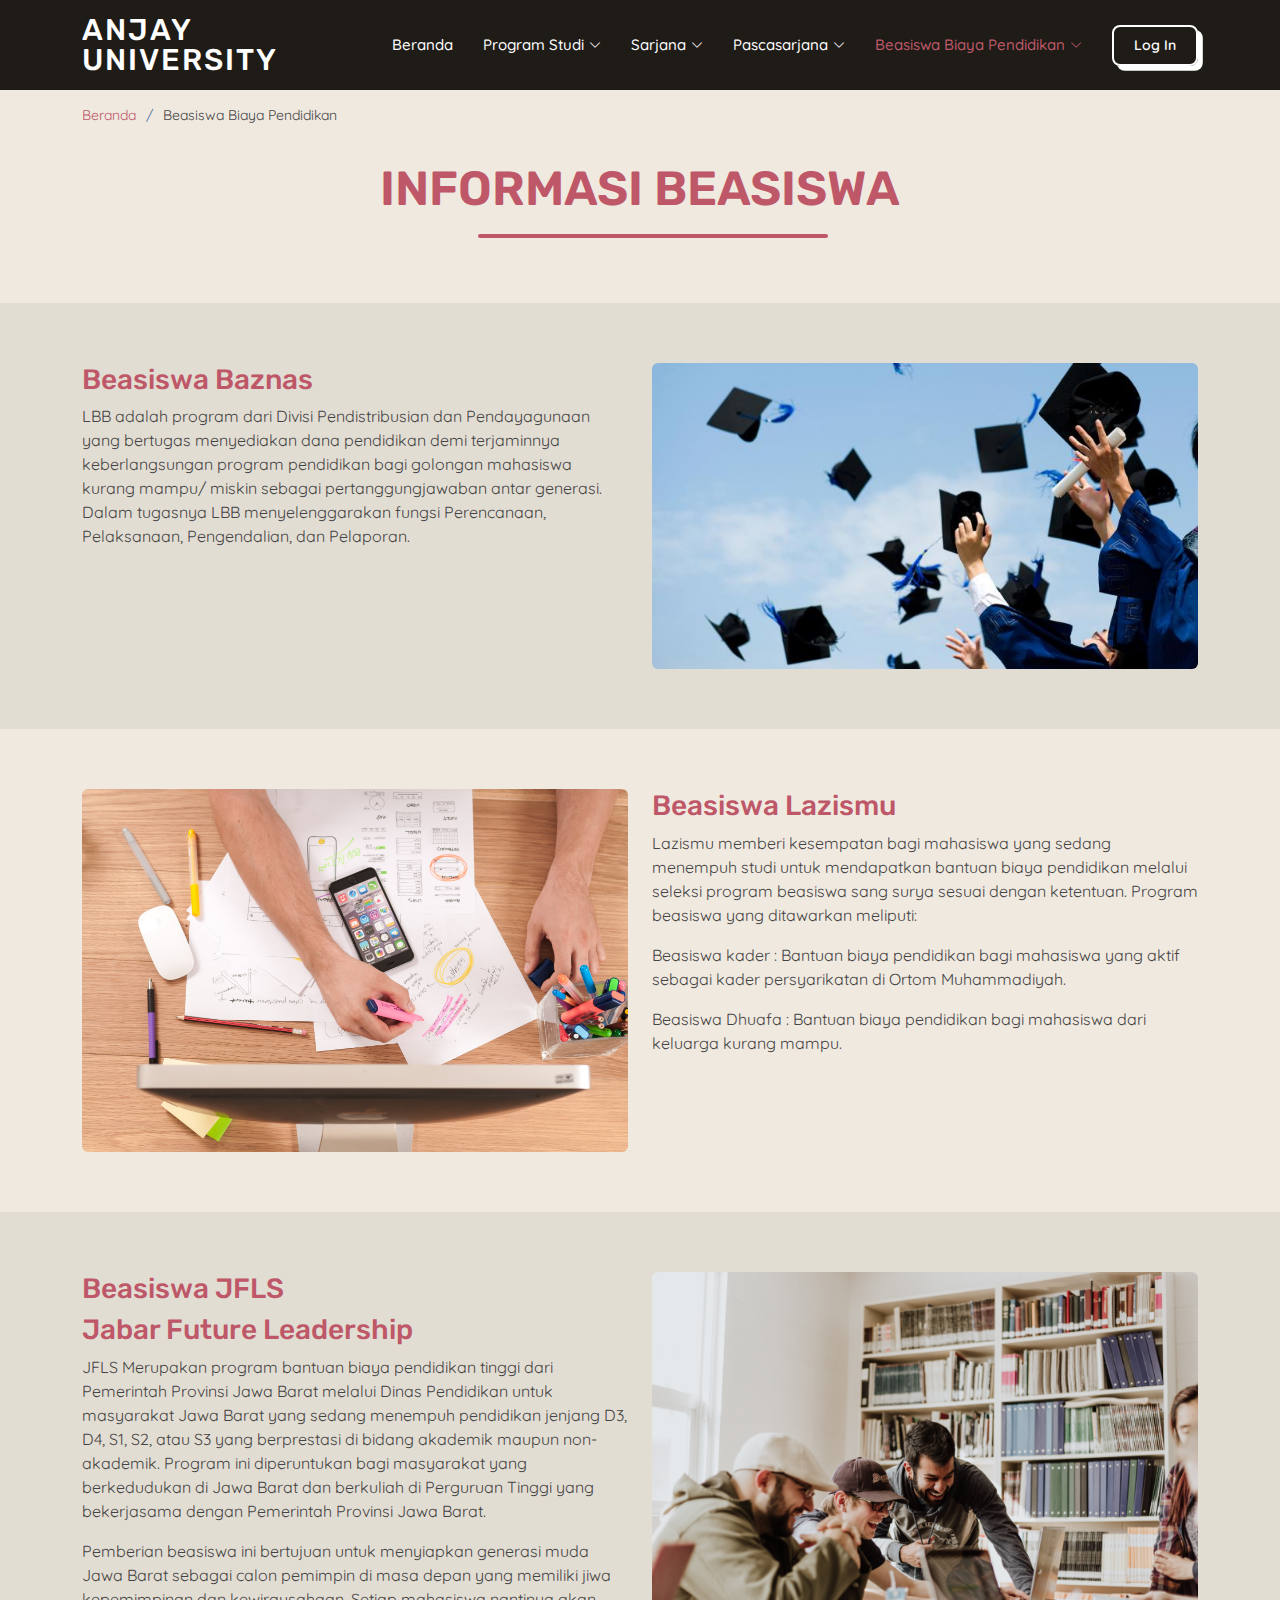
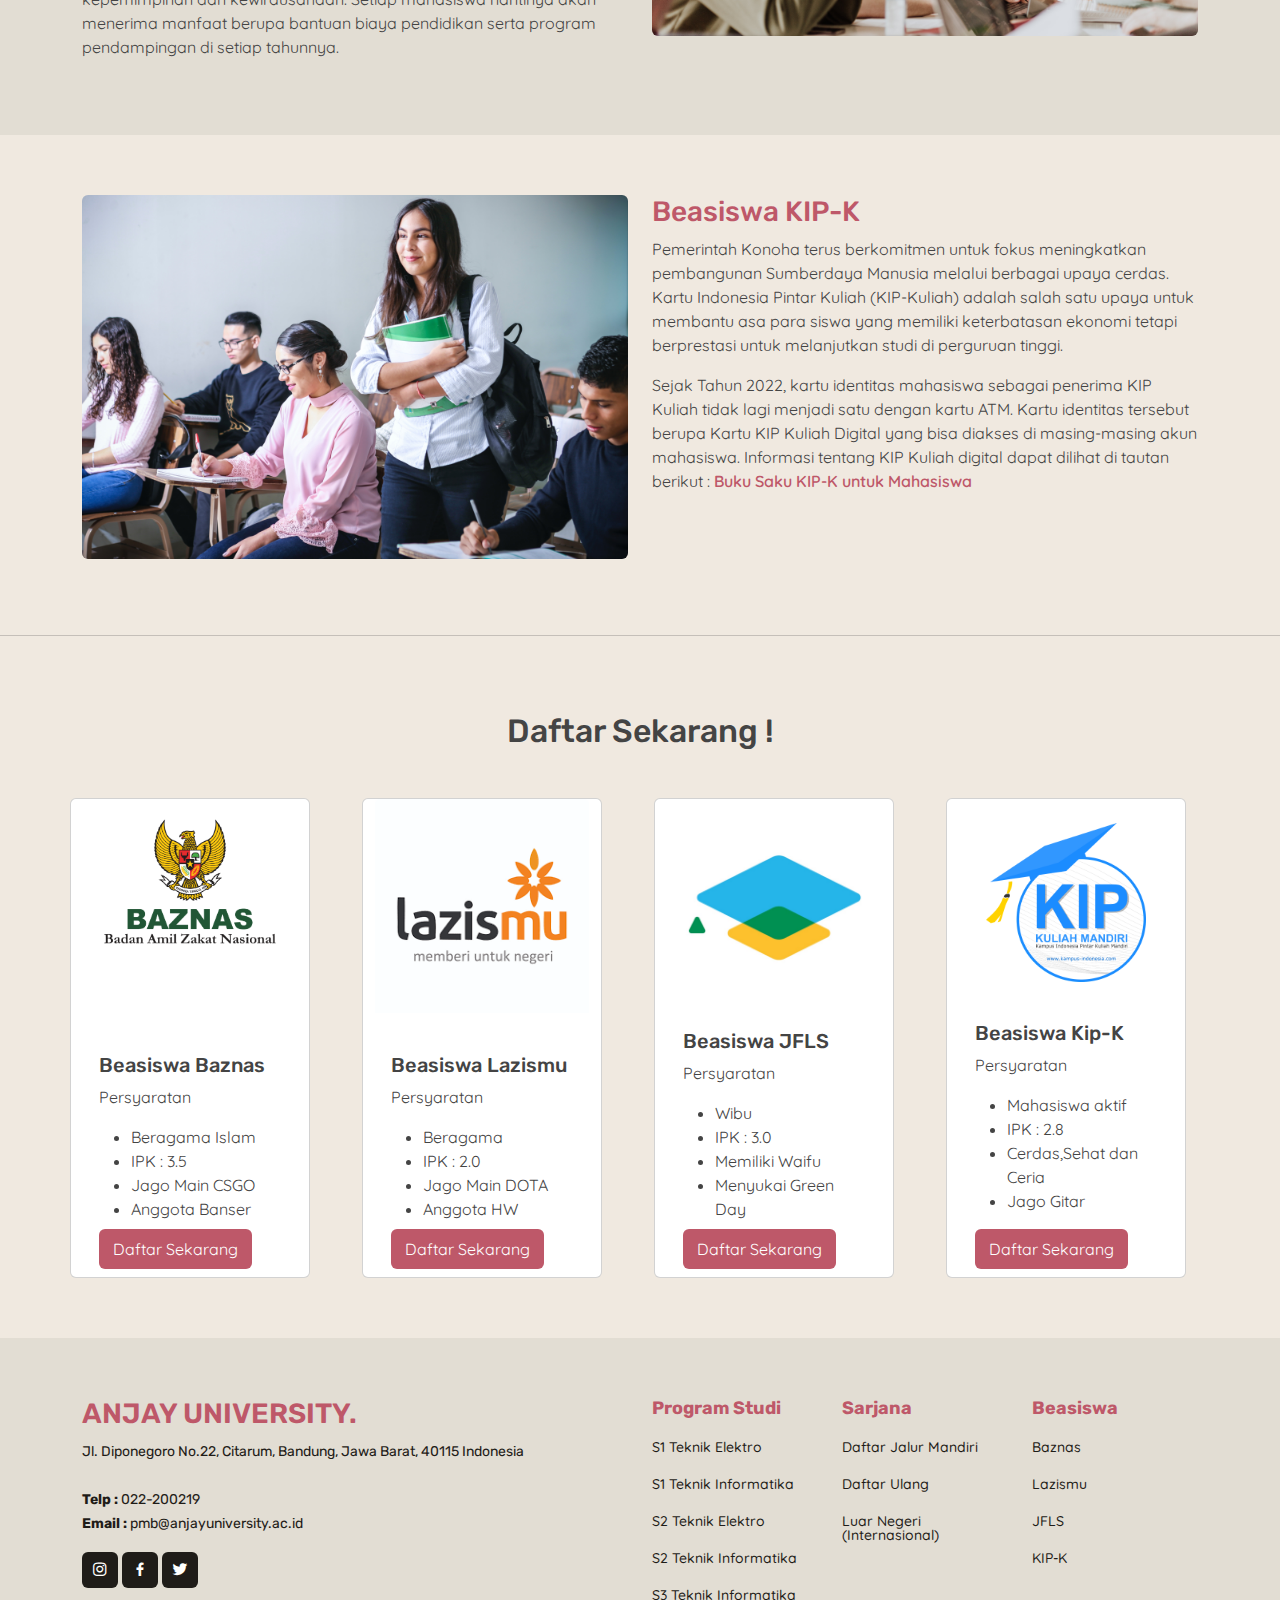
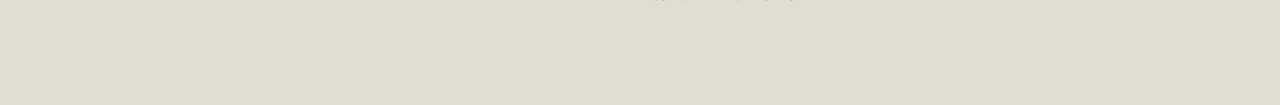
==== commit 39709579: "fixing bug" ====
--- a/pages/BeasiswaBiayaPendidikan/Beasiswa.html
+++ b/pages/BeasiswaBiayaPendidikan/Beasiswa.html
@@ -124,8 +124,11 @@
                 <li><a href="./../../index.html">Beranda</a></li>
                 <li>Beasiswa Biaya Pendidikan</li>
             </ol>
-            <h2 class="text-center mt-5" style="font-size: 3rem; font-weight: bold; text-transform: uppercase;">
-                Informasi Beasiswa</h2>
+            <div class="section-title beasiswa-title">
+                <h2 class="mt-4 base-2 text-center">
+                    Informasi Beasiswa
+                </h2>
+            </div>
         </div>
     </section>
     <!-- End Breadcrumbs -->
@@ -229,11 +232,11 @@
     <section class="inner-page4" id="kip-k">
         <div class="container">
             <div class="row content">
-                <div class="col-lg-6 col-lg-12">
+                <div class="col-lg-6 col-sm-12">
                     <img src="../../assets/image/beasiswa-4.jpg" class="beasiswa-1 img-fluid rounded-2"
                         alt="beasiswa-1" />
                 </div>
-                <div class="col-lg-6 col-lg-12">
+                <div class="col-lg-6 col-sm-12">
                     <h3>Beasiswa KIP-K</h3>
                     <p>
                         Pemerintah Konoha terus berkomitmen untuk fokus
--- a/assets/css/style.css
+++ b/assets/css/style.css
@@ -42,55 +42,6 @@
 h5,
 h6 {
     font-family: 'Rubik', sans-serif;
-}
-
-/*
-# Preloader
-*/
-#preloader {
-    position: fixed;
-    top: 0;
-    left: 0;
-    right: 0;
-    bottom: 0;
-    z-index: 9999;
-    overflow: hidden;
-    background: #37517e;
-}
-
-#preloader:before {
-    content: '';
-    position: fixed;
-    top: calc(50% - 30px);
-    left: calc(50% - 30px);
-    border: 6px solid #37517e;
-    border-top-color: #fff;
-    border-bottom-color: #fff;
-    border-radius: 50%;
-    width: 60px;
-    height: 60px;
-    -webkit-animation: animate-preloader 1s linear infinite;
-    animation: animate-preloader 1s linear infinite;
-}
-
-@-webkit-keyframes animate-preloader {
-    0% {
-        transform: rotate(0deg);
-    }
-
-    100% {
-        transform: rotate(360deg);
-    }
-}
-
-@keyframes animate-preloader {
-    0% {
-        transform: rotate(0deg);
-    }
-
-    100% {
-        transform: rotate(360deg);
-    }
 }
 
 /* Back To Top Button */
@@ -929,6 +880,22 @@
     color: var(--base-2);
 }
 
+.beasiswa-title h2 {
+    font-size: 3rem;
+}
+
+.beasiswa-title h2:after {
+    content: '';
+    position: absolute;
+    display: block;
+    width: 350px;
+    height: 4px;
+    background: var(--base-2);
+    bottom: 0;
+    left: calc(40% - 50px);
+    border-radius: 1rem;
+}
+
 .inner-page4 a:hover {
     text-decoration: underline;
 }
@@ -952,6 +919,15 @@
 
     .daftar-sekarang .card {
         margin-bottom: 2rem;
+    }
+
+    .beasiswa-title h2 {
+        font-size: 1.8rem;
+    }
+
+    .beasiswa-title h2:after {
+        width: 250px;
+        left: calc(30% - 50px);
     }
 }
 
@@ -977,10 +953,23 @@
     position: relative;
 }
 
-.academic-calendar li:nth-child(2),
-.academic-calendar li:nth-child(4),
-.academic-calendar li:nth-child(6) {
-    background: #777777;
+.cc-1>ul>li:nth-child(1),
+.cc-1>ul>li:nth-child(2),
+.cc-1>ul>li:nth-child(5),
+.cc-1>ul>li:nth-child(6),
+.cc-1>ul>li:nth-child(9),
+.cc-1>ul>li:nth-child(10),
+.cc-1>ul>li:nth-child(13),
+.cc-1>ul>li:nth-child(14) {
+    background: #777;
+    color: #fff;
+}
+
+.cc-2>ul>li:nth-child(1),
+.cc-2>ul>li:nth-child(3),
+.cc-2>ul>li:nth-child(5),
+.cc-2>ul>li:nth-child(7) {
+    background: #777;
     color: #fff;
 }
 
@@ -988,4 +977,18 @@
 .informasi-daftar-ulang li {
     margin: 1rem 0;
     padding-left: 4px;
+}
+
+@media (max-width: 575px) {
+    .pengumuman-title {
+        font-size: 1.5rem !important;
+    }
+
+    .pimpinan {
+        margin-left: 3.5rem;
+    }
+
+    .pimpinan .card {
+        margin-bottom: 2rem;
+    }
 }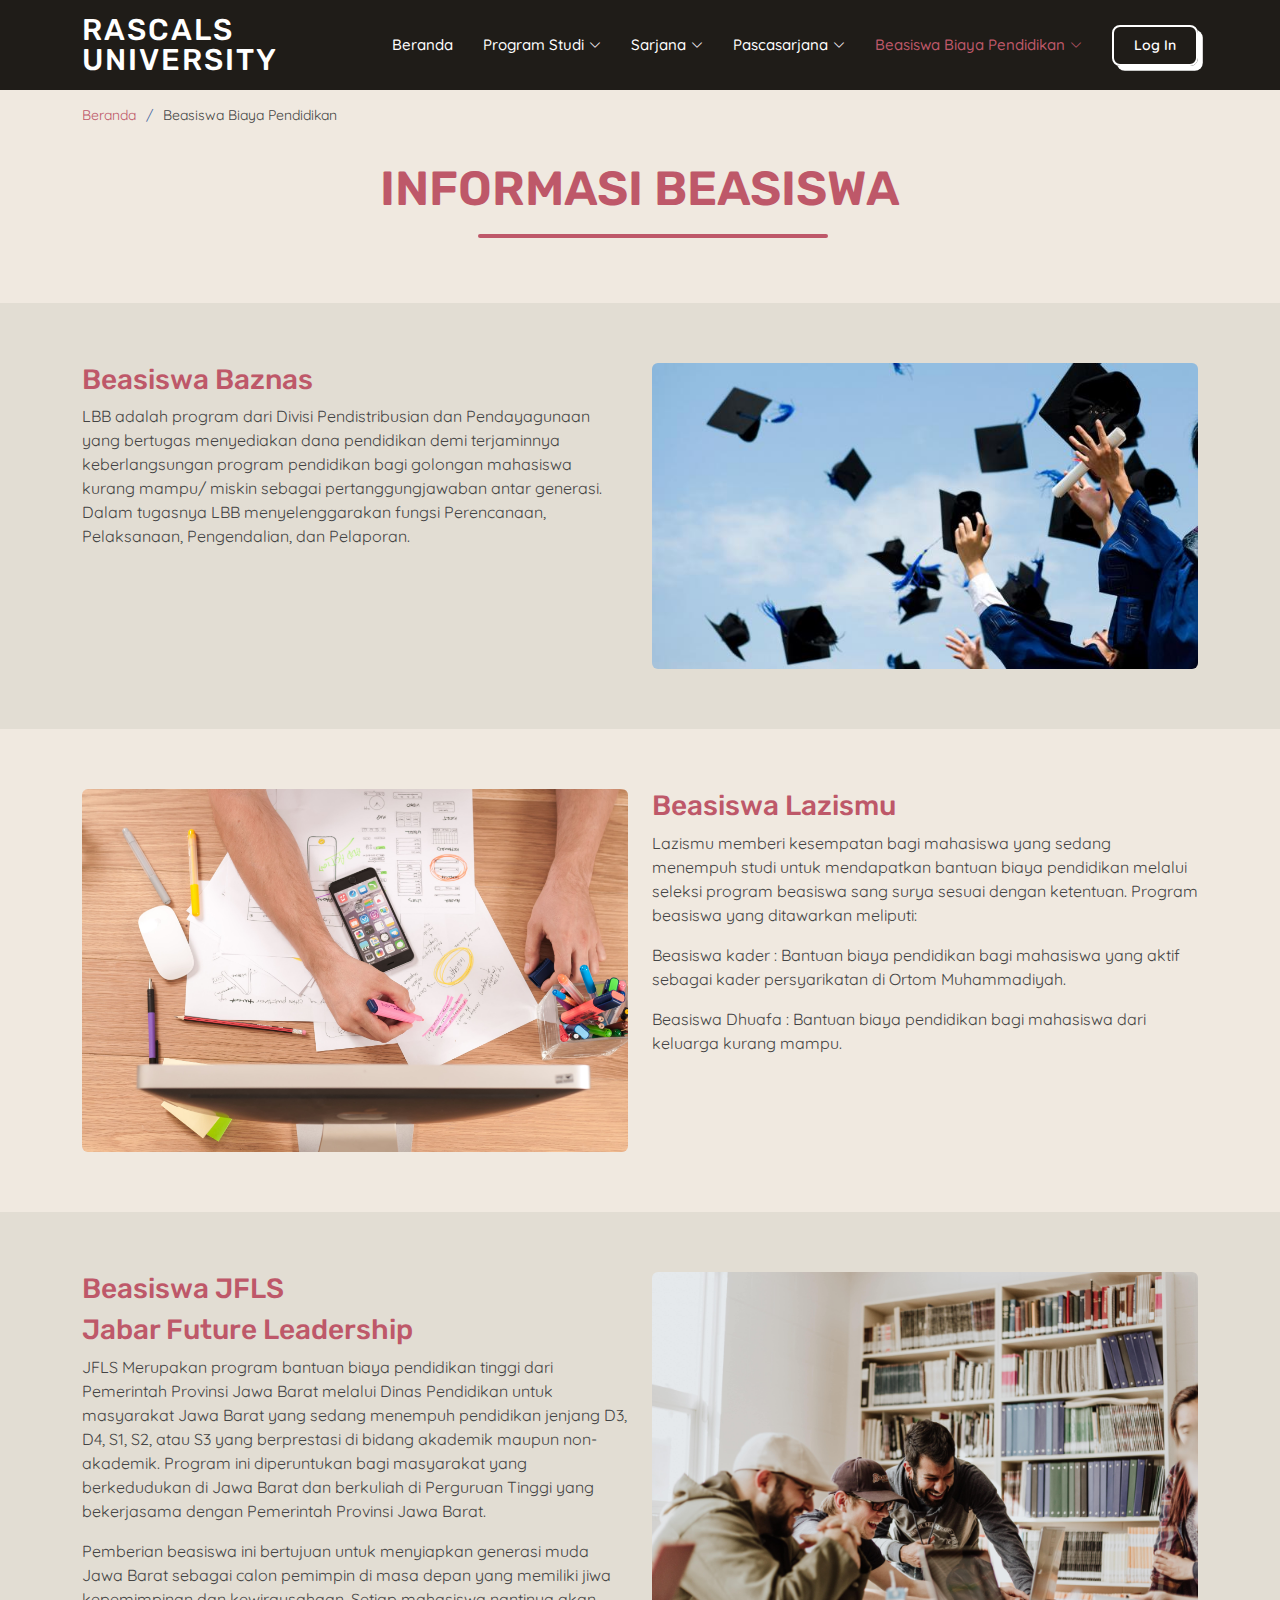
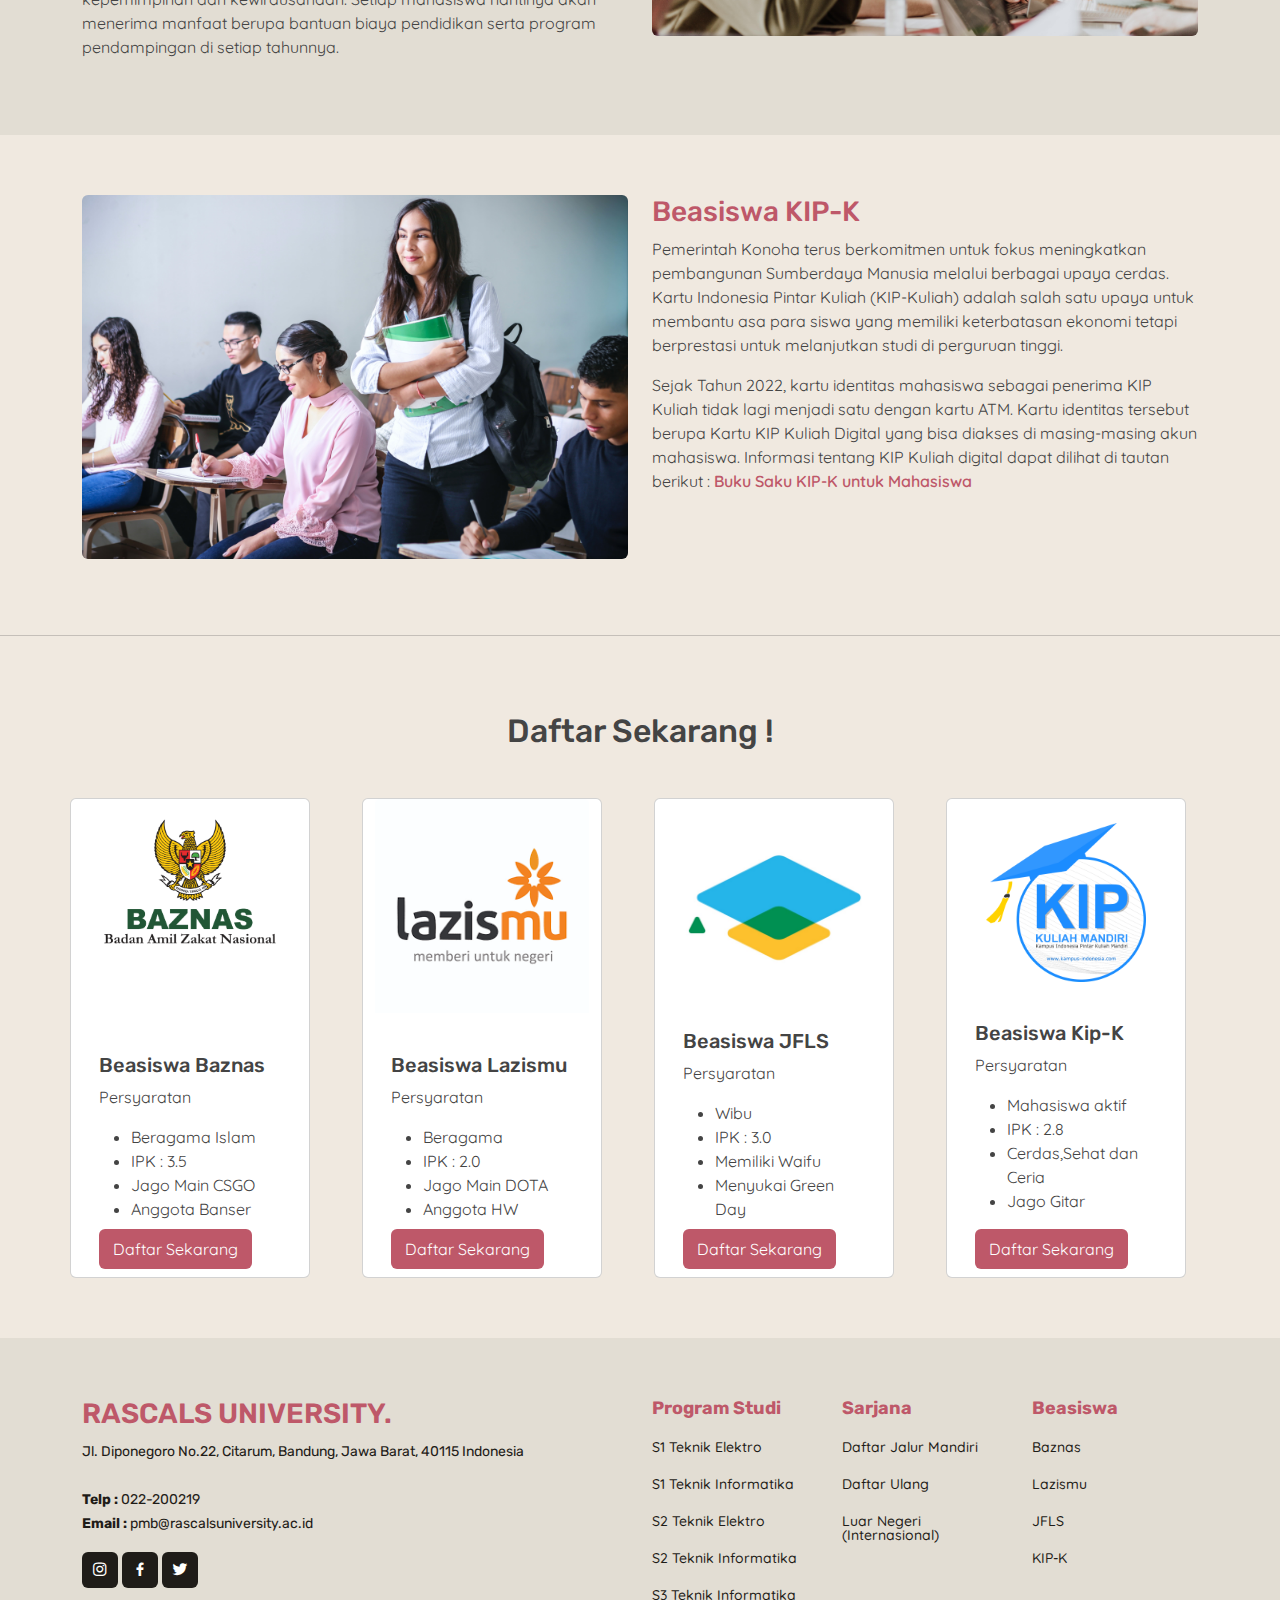
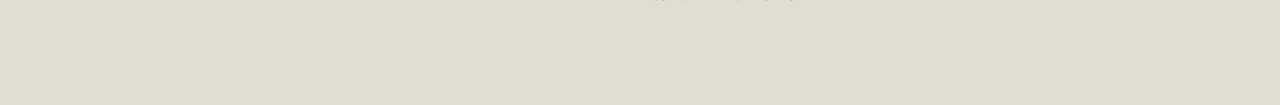
==== commit 2223abac: "change anjay to rascals" ====
--- a/pages/BeasiswaBiayaPendidikan/Beasiswa.html
+++ b/pages/BeasiswaBiayaPendidikan/Beasiswa.html
@@ -6,7 +6,7 @@
     <meta http-equiv="X-UA-Compatible" content="IE=edge" />
     <meta name="viewport" content="width=device-width, initial-scale=1.0" />
 
-    <title>PMB ANJAY University - Pascasarjana</title>
+    <title>PMB RASCALS University - Pascasarjana</title>
 
     <link href="./../../assets/image/favicon.png" rel="icon" />
 
@@ -22,7 +22,7 @@
     <header id="header" class="sticky-top bg-base-1">
         <div class="container d-flex align-items-center">
             <h1 class="logo me-auto">
-                <a href="index.html">anjay university</a>
+                <a href="index.html">rascals university</a>
             </h1>
 
             <nav id="navbar" class="navbar">
@@ -351,14 +351,14 @@
             <div class="container">
                 <div class="row">
                     <div class="col-lg-6 col-md-6 footer-contact">
-                        <h3>Anjay University.</h3>
+                        <h3>Rascals University.</h3>
                         <p>
                             Jl. Diponegoro No.22,
                             Citarum, Bandung, Jawa Barat, 40115
                             Indonesia <br /><br />
                             <strong>Telp :</strong> 022-200219<br />
                             <strong>Email :</strong>
-                            pmb@anjayuniversity.ac.id<br />
+                            pmb@rascalsuniversity.ac.id<br />
                         </p>
                         <div class="social-links mt-3">
                             <a href="#" class="instagram"><i class="bx bxl-instagram"></i></a>
--- a/assets/css/style.css
+++ b/assets/css/style.css
@@ -880,11 +880,13 @@
     color: var(--base-2);
 }
 
-.beasiswa-title h2 {
+.beasiswa-title h2,
+.sps-title h2 {
     font-size: 3rem;
 }
 
-.beasiswa-title h2:after {
+.beasiswa-title h2:after,
+.sps-title h2:after {
     content: '';
     position: absolute;
     display: block;
